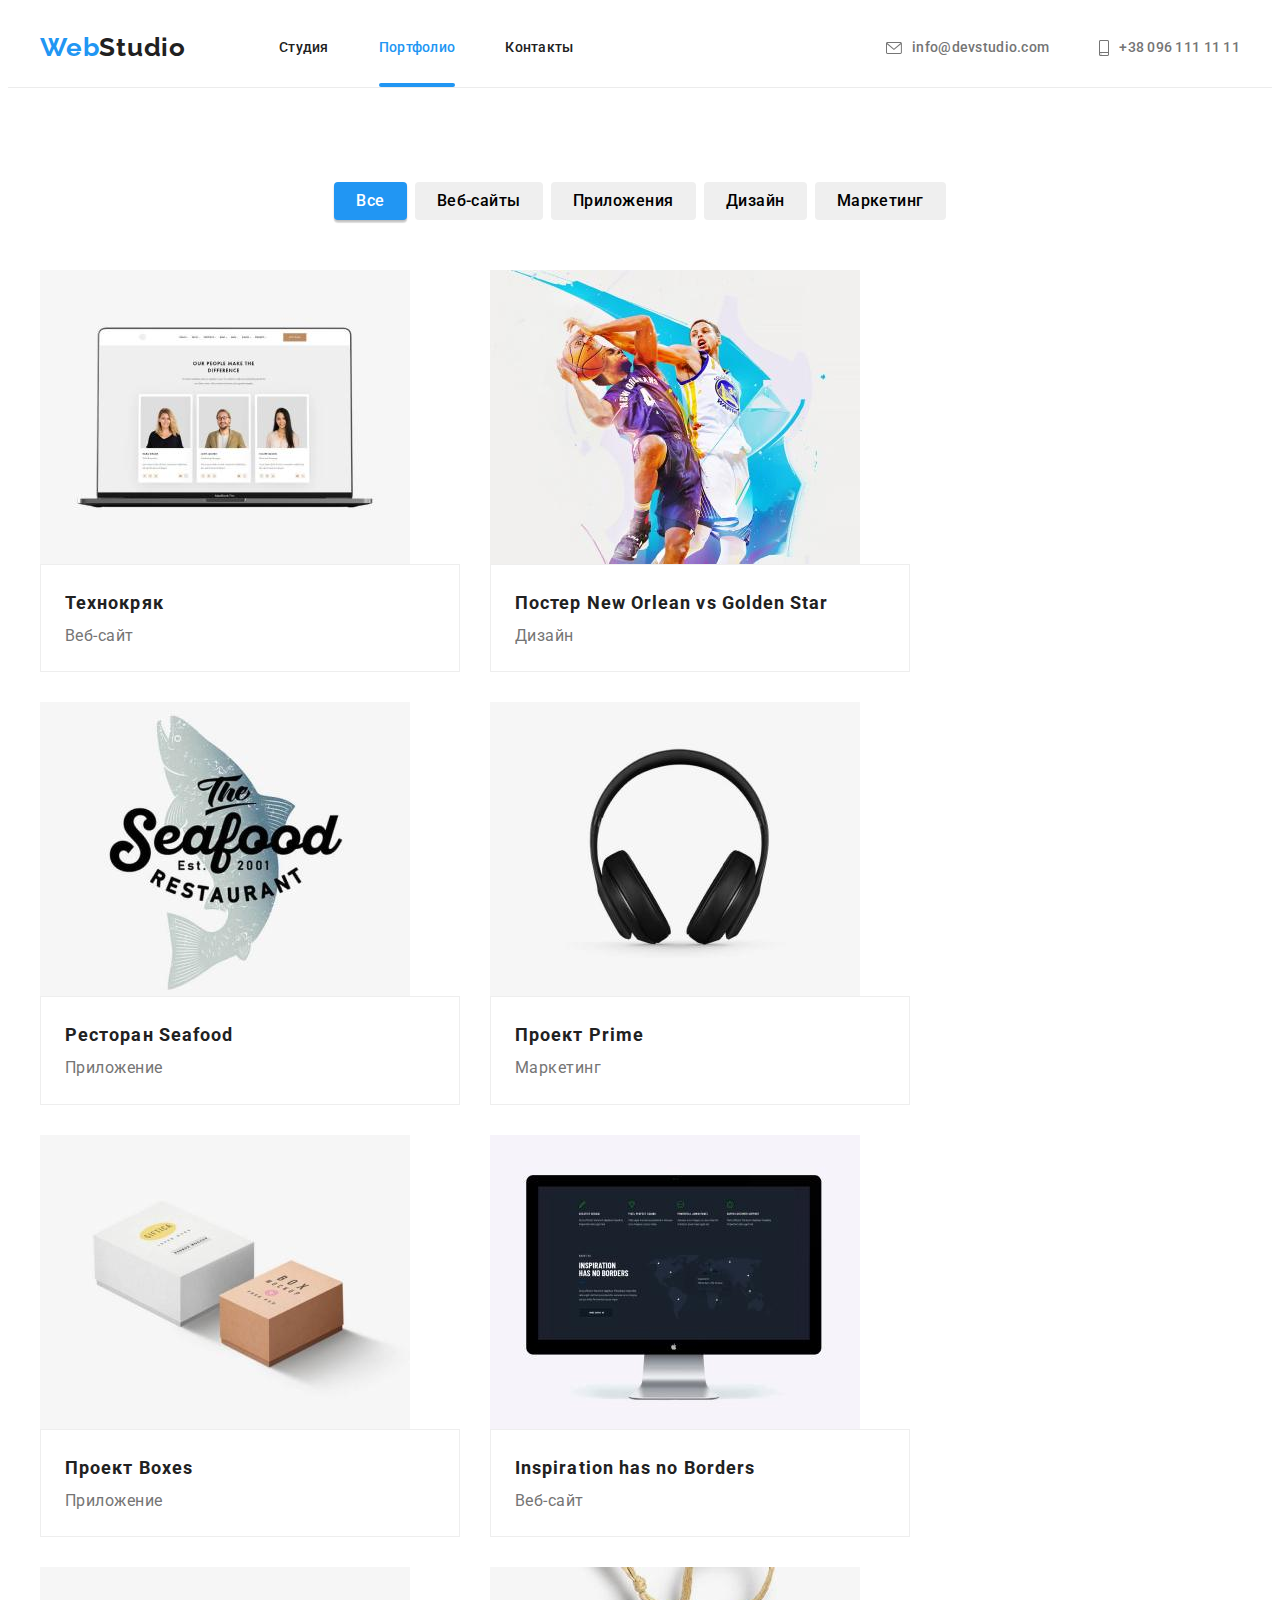
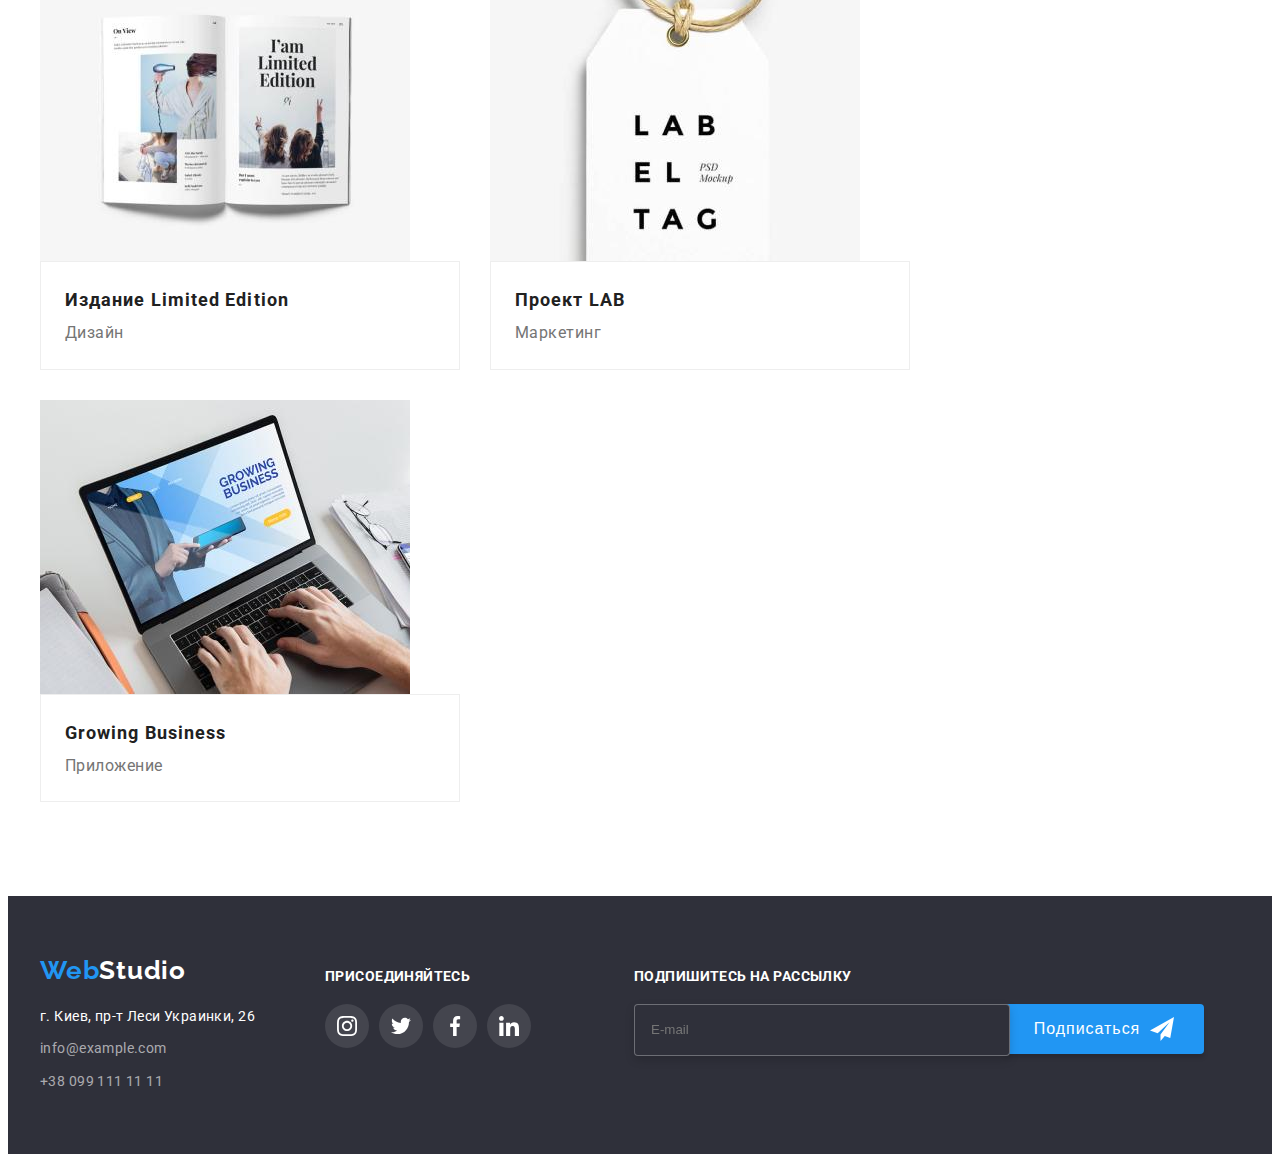
==== portfolio.html @ 6afbb3de "d" ====
<!DOCTYPE html>
<html lang="ru">
<head>
    <meta charset="UTF-8">
    <meta http-equiv="X-UA-Compatible" content="IE=edge">
    <meta name="viewport" content="width=device-width, initial-scale=1.0">
    <title>Document</title>
    <link rel="preconnect" href="https://fonts.googleapis.com">
    <link rel="preconnect" href="https://fonts.gstatic.com" crossorigin>
    <link href="https://fonts.googleapis.com/css2?family=Raleway:wght@700&family=Roboto:wght@400;500;700;900&display=swap"
        rel="stylesheet">
    <link rel="stylesheet" href="https://cdnjs.cloudflare.com/ajax/libs/modern-normalize/1.1.0/modern-normalize.min.css"
        integrity="sha512-wpPYUAdjBVSE4KJnH1VR1HeZfpl1ub8YT/NKx4PuQ5NmX2tKuGu6U/JRp5y+Y8XG2tV+wKQpNHVUX03MfMFn9Q=="            crossorigin="anonymous" referrerpolicy="no-referrer" />
    <link rel="stylesheet" href="https://cdnjs.cloudflare.com/ajax/libs/animate.css/4.1.1/animate.min.css" />
    <link rel="stylesheet" href="./css/styles.css">
</head>
<body>
    <header class="header">
        <div class="header__container container">
            <a href="./index.html" class="header__logo logo" lang="en">Web<span
                    class="header__logo--accent">Studio</span></a>
            <nav>
                <ul class="header__nav-list">
                    <li class="header__nav-items"><a class="header__nav-items" href="./index.html">Студия</a></li>
                    <li class="header__nav-items"><a class="header__nav-items header__nav-items--current" href="./portfolio.html">Портфолио</a></li>
                    <li class="header__nav-items"><a class="header__nav-items" href="">Контакты</a></li>
                </ul>
            </nav>
            <ul class="header__contacts-list">
                <li class="header__contacts-item"><a class="header__contacts-item header__contacts-item--icon-hover"
                        href="mailto:info@devstudio.com">
                        <svg class="header__contacts-item--icon" width="16" height="12">
                            <use href="./images/icons.svg#icon-mail"></use>
                        </svg>
                        info@devstudio.com</a></li>
                <li class="header__contacts-item"><a class="header__contacts-item header__contacts-item--icon-hover"
                        href="tel:+380961111111">
                        <svg class="header__contacts-item--icon" width="10" height="16">
                            <use href="./images/icons.svg#icon-phone"></use>
                        </svg>
                        +38 096 111 11 11</a></li>
            </ul>
        </div>
    </header>
    <main>
        <h1 hidden>Портфолио</h1>
        <section class="examples">
            <h2 hidden>Примеры работ</h2>
            <div class="container">
                <ul class="examples__btn-list">
                    <li class="examples__btn-item">
                        <button class="examples__btn examples__btn--current" type="button">Все</button>
                    </li>
                    <li class="examples__btn-item">
                        <button class="examples__btn" type="button">Веб-сайты</button>
                    </li>
                    <li class="examples__btn-item">
                        <button class="examples__btn" type="button">Приложения</button>
                    </li>
                    <li class="examples__btn-item">
                        <button class="examples__btn" type="button">Дизайн</button>
                    </li>
                    <li class="examples__btn-item">
                        <button class="examples__btn" type="button">Маркетинг</button>
                    </li>
                </ul>
                <ul class="examples__list">
                    <li class="examples__item">
                        <a href="">
                            <div class="examples__block">
                                <img src="./images/portfolio1.jpg" alt="Ноутбук с веб-сайтом" width="370">
                                <p class="examples__block-text">Технокряк это современная площадка распространения коронавируса. Компании используют эту платформу для цифрового
                                шпионажа и атак на защищённые сервера конкурентов.</p></div>
                            <div class="examples__box">
                                <h3 class="examples__title">Технокряк</h3>
                                <p class="examples__text">Веб-сайт</p>
                            </div>
                        </a>
                    </li>
                    <li class="examples__item">
                        <a href="">
                            <div class="examples__block">
                                <img src="./images/portfolio2.jpg" alt="Ноутбук с веб-сайтом" width="370">
                                <p class="examples__block-text">Технокряк это современная площадка распространения коронавируса. Компании используют
                                    эту платформу для цифрового
                                    шпионажа и атак на защищённые сервера конкурентов.</p>
                            </div>
                            <div class="examples__box">
                                <h3 class="examples__title">Постер New Orlean vs Golden Star</h3>
                                <p class="examples__text">Дизайн</p>
                            </div>
                            </a>
                    </li>
                    <li class="examples__item">
                        <a href="">
                            <div class="examples__block">
                                <img src="./images/portfolio3.jpg" alt="Ноутбук с веб-сайтом" width="370">
                                <p class="examples__block-text">Технокряк это современная площадка распространения коронавируса. Компании используют
                                    эту платформу для цифрового
                                    шпионажа и атак на защищённые сервера конкурентов.</p>
                            </div>
                            <div class="examples__box">
                                <h3 class="examples__title">Ресторан Seafood</h3>
                                <p class="examples__text">Приложение</p>
                            </div>
                        </a>
                    </li>
                    <li class="examples__item">
                        <a href="">
                            <div class="examples__block">
                                <img src="./images/portfolio4.jpg" alt="Ноутбук с веб-сайтом" width="370">
                                <p class="examples__block-text">Технокряк это современная площадка распространения коронавируса. Компании используют
                                    эту платформу для цифрового
                                    шпионажа и атак на защищённые сервера конкурентов.</p>
                            </div>
                            <div class="examples__box">
                                <h3 class="examples__title">Проект Prime</h3>
                                <p class="examples__text">Маркетинг</p>
                            </div>    
                        </a>
                    </li>
                    <li class="examples__item">
                        <a href="">
                            <div class="examples__block">
                                <img src="./images/portfolio5.jpg" alt="Ноутбук с веб-сайтом" width="370">
                                <p class="examples__block-text">Технокряк это современная площадка распространения коронавируса. Компании используют
                                    эту платформу для цифрового
                                    шпионажа и атак на защищённые сервера конкурентов.</p>
                            </div>
                            <div class="examples__box">
                                <h3 class="examples__title">Проект Boxes</h3>
                                <p class="examples__text">Приложение</p>
                            </div>    
                        </a>
                    </li>
                    <li class="examples__item">
                        <a href="">
                            <div class="examples__block">
                                <img src="./images/portfolio6.jpg" alt="Ноутбук с веб-сайтом" width="370">
                                <p class="examples__block-text">Технокряк это современная площадка распространения коронавируса. Компании используют
                                    эту платформу для цифрового
                                    шпионажа и атак на защищённые сервера конкурентов.</p>
                            </div>
                            <div class="examples__box">
                                <h3 class="examples__title">Inspiration has no Borders</h3>
                                <p class="examples__text">Веб-сайт</p>
                            </div>    
                        </a>
                    </li>
                    <li class="examples__item">
                        <a href="">
                            <div class="examples__block">
                                <img src="./images/portfolio7.jpg" alt="Ноутбук с веб-сайтом" width="370">
                                <p class="examples__block-text">Технокряк это современная площадка распространения коронавируса. Компании используют
                                    эту платформу для цифрового
                                    шпионажа и атак на защищённые сервера конкурентов.</p>
                            </div>
                            <div class="examples__box">
                                <h3 class="examples__title">Издание Limited Edition</h3>
                                <p class="examples__text">Дизайн</p>
                            </div>    
                            </a>
                    </li>
                    <li class="examples__item">
                        <a href="">
                            <div class="examples__block">
                                <img src="./images/portfolio8.jpg" alt="Ноутбук с веб-сайтом" width="370">
                                <p class="examples__block-text">Технокряк это современная площадка распространения коронавируса. Компании используют
                                    эту платформу для цифрового
                                    шпионажа и атак на защищённые сервера конкурентов.</p>
                            </div>
                            <div class="examples__box">
                                <h3 class="examples__title">Проект LAB</h3>
                                <p class="examples__text">Маркетинг</p>
                            </div>    
                        </a>
                    </li>
                    <li class="examples__item">
                        <a href="">
                            <div class="examples__block">
                                <img src="./images/portfolio9.jpg" alt="Ноутбук с веб-сайтом" width="370">
                                <p class="examples__block-text">Технокряк это современная площадка распространения коронавируса. Компании используют
                                    эту платформу для цифрового
                                    шпионажа и атак на защищённые сервера конкурентов.</p>
                            </div>
                            <div class="examples__box">
                                <h3 class="examples__title">Growing Business</h3>
                                <p class="examples__text">Приложение</p>
                            </div>    
                        </a>
                    </li>
                </ul>
            </div>
        </section>
    </main>
    <footer class="footer">
        <div class="container footer__container">
            <address class="footer__address">
                <a class="logo footer__logo" href="./index.html" lang="en">Web<span
                        class="footer__logo--accent">Studio</span></a>
                <ul class="footer__address-list">
                    <li class="footer__address-item"><a class="footer__nav-address" href="">г. Киев, пр-т Леси Украинки,
                            26</a></li>
                    <li class="footer__address-item"><a class="footer__nav-telm"
                            href="mailto:info@example.com">info@example.com</a></li>
                    <li class="footer__address-item"><a class="footer__nav-telm" href="tel:+380991111111">+38 099 111 11
                            11</a></li>
                </ul>
            </address>
            <address class="footer__invite">
                <h2 class="footer__invite-title">присоединяйтесь</h2>
                <ul class="footer__invite-list">
                    <li>
                        <a class="footer__invite-item" href="">
                            <svg class="footer__invite-icon" width="20" height="20">
                                <use href="./images/icons.svg#icon-instagram"></use>
                            </svg>
                        </a>
                    </li>
                    <li>
                        <a class="footer__invite-item" href="">
                            <svg class="footer__invite-icon" width="20" height="20">
                                <use href="./images/icons.svg#icon-twitter"></use>
                            </svg>
                        </a>
                    </li>
                    <li>
                        <a class="footer__invite-item" href="">
                            <svg class="footer__invite-icon" width="20" height="20">
                                <use href="./images/icons.svg#icon-facebook"></use>
                            </svg>
                        </a>
                    </li>
                    <li>
                        <a class="footer__invite-item" href="">
                            <svg class="footer__invite-icon" width="20" height="20">
                                <use href="./images/icons.svg#icon-linkedin"></use>
                            </svg>
                        </a>
                    </li>
                </ul>
            </address>
            <div>
                <h2 class="footer__subscribe-title">Подпишитесь на рассылку</h2>
                <form action="" class="footer__subscribe-form">
                    <label>
                        <input type="email" name="email" class="footer__subscribe-input" placeholder="E-mail">
                    </label>
                    <button type="submit" class="footer__subscribe-btn">Подписаться
                        <svg class="footer__subscribe-icon" width="24" height="24">
                            <use href="./images/icons.svg#icon-send"></use>
                        </svg>
                    </button>
                </form>
            </div>
        </div>
    </footer>
</body>
</html>
---- css/styles.css ----
:root {
  --background-main: #e5e5e5;
  --main-text: #757575;
  --secondary-text: #212121;
  --active-text: #2196f3;
  --white-color: #ffffff;
  --secondary-background: #2f303a;
  --third-bg-color: #f5f4fa;
}

body {
  background-color: var(--white-color);
  color: var(--main-text);
  font-family: Roboto, sans-serif;
}

h1,
h2,
h3,
h4,
h5,
h6 {
  color: var(--secondary-text);

  margin: 0;
}

input {
  padding: 0;
  margin: 0;
}

ul {
  margin: 0;
  padding-left: 0;
}

img {
  display: block;
}

a {
  text-decoration: none;
}

a:focus,
a:hover {
  color: var(--active-text);
}

li {
  list-style-type: none;
}

button {
  border: none;
}

p {
  font-weight: normal;
  font-size: 14px;
  line-height: 1.7;
  letter-spacing: 0.03em;

  margin: 0;
}

.container {
  width: 1200px;
  margin: 0 auto;
  padding-left: 15px;
  padding-right: 15px;
}

.header {
  background-color: var(--white-color);

  border-bottom: 1px solid #ececec;
}

.header__container {
  display: flex;
  align-items: center;
}

.header__logo {
  display: flex;
  margin-right: 93px;
}

.logo {
  color: var(--active-text);
  font-family: Raleway;
  font-weight: 700;
  font-size: 26px;
  line-height: 1.1;
  letter-spacing: 0.03em;
}

.header__logo--accent {
  color: var(--secondary-text);
}

.header__nav-list {
  display: flex;
}

.header__nav-list .header__nav-items:not(:last-child) {
  margin-right: 50px;
}

.header__nav-items {
  color: var(--secondary-text);
  font-weight: 500;
  font-size: 14px;
  line-height: 1.1;
  letter-spacing: 0.02em;
  padding-top: 32px;
  padding-bottom: 32px;
  transition: color 250ms cubic-bezier(0.4, 0, 0.2, 1);
}

.header__nav-items:hover,
.header__nav-items:focus {
  color: var(--active-text);
}

.header__nav-items--current {
  color: var(--active-text);
  position: relative;
}

.header__nav-items--current::after {
  content: "";
  width: 100%;
  height: 4px;
  position: absolute;
  border-radius: 2px;
  background-color: var(--active-text);
  bottom: 0;
  left: 0;
}

.header__contacts-item {
  color: var(--main-text);
  font-weight: 500;
  font-size: 14px;
  line-height: 1.1;
  letter-spacing: 0.02em;

  display: flex;
  align-items: center;

  transition: color 250ms cubic-bezier(0.4, 0, 0.2, 1);
}

.header__contacts-list {
  display: flex;
  margin-left: auto;
}

.header__contacts-list .header__contacts-item:not(:last-child) {
  margin-right: 50px;
}

.header__contacts-item--icon {
  fill: var(--main-text);
  margin-right: 10px;
  transition: fill 250ms cubic-bezier(0.4, 0, 0.2, 1);
}

.header__contacts-item--icon-hover:focus .header__contacts-item--icon,
.header__contacts-item--icon-hover:hover .header__contacts-item--icon {
  fill: var(--active-text);
}

.hero {
  background: rgba(89, 96, 173, 0.4);

  padding-top: 200px;
  padding-bottom: 200px;

  background-image: linear-gradient(
      to right,
      rgba(47, 48, 58, 0.4),
      rgba(47, 48, 58, 0.4)
    ),
    url(../images/hero-bg.jpg);
  background-repeat: no-repeat;
  background-position: center;
  background-size: cover;
  max-width: 1600px;
  margin: 0 auto;
}

.hero__title {
  color: var(--white-color);
  font-weight: 900;
  font-size: 44px;
  line-height: 1.4;
  text-align: center;
  letter-spacing: 0.06em;
  text-transform: uppercase;

  width: 696px;
  margin: 0 auto;
  margin-bottom: 40px;
}

.btn {
  background-color: var(--active-text);
  font-family: Roboto, sans-serif;
  color: var(--white-color);
  border: none;
  font-size: 16px;
  line-height: 1.9;
  border-radius: 4px;
  text-align: center;
  cursor: pointer;

  padding: 10px 32px;
  width: 200px;
}

.hero__btn {
  display: block;
  margin: 0 auto;
}

.feature {
  padding-top: 94px;
  padding-bottom: 94px;
}

.feature__list .feature__item:not(:last-child) {
  margin-right: 30px;
}

.feature__list {
  display: flex;
}

.feature__icon {
  width: 270px;
  height: 120px;
  margin-bottom: 30px;
  background: #f5f4fa;
  border-radius: 4px;
  display: flex;
  justify-content: center;
  align-items: center;
}

.feature__title {
  font-weight: 700;
  font-size: 14px;
  line-height: 1.1;
  letter-spacing: 0.03em;
  text-transform: uppercase;

  margin-bottom: 10px;
}

.feature__text {
  width: 270px;
}

.images-section {
  margin-bottom: 94px;
}

.images-section__title {
  font-weight: 700;
  font-size: 36px;
  line-height: 1.2;
  text-align: center;
  letter-spacing: 0.03em;

  margin-bottom: 50px;
}

.images-section__list {
  display: flex;
}

.images-section__items {
  width: 370px;
  margin-right: 30px;
  position: relative;
}

.images-section__text-block {
  display: flex;
  justify-content: center;
  align-items: center;
  width: 370px;
  height: 70px;
  background: rgba(47, 48, 58, 0.8);
  position: absolute;
  bottom: 0;
  left: 0;
}

.images-section__text {
  font-size: 14px;
  line-height: 16px;
  text-align: center;
  letter-spacing: 0.03em;
  text-transform: uppercase;
  color: var(--white-color);
}

.team {
  background-color: var(--third-bg-color);
  padding-bottom: 94px;
  padding-top: 94px;
}

.team__title {
  font-weight: 700;
  font-size: 36px;
  line-height: 1.2;
  text-align: center;
  letter-spacing: 0.03em;

  margin-bottom: 50px;
}

.team__list {
  display: flex;
}

.team__list .team__item:not(:last-child) {
  margin-right: 30px;
}

.team__item {
  display: block;
  box-shadow: 0px 1px 3px rgba(0, 0, 0, 0.12), 0px 1px 1px rgba(0, 0, 0, 0.14),
    0px 2px 1px rgba(0, 0, 0, 0.2);
  border-radius: 0px 0px 4px 4px;
  padding-bottom: 30px;
  background-color: var(--white-color);
}

.team__item > img {
  margin-bottom: 30px;
}

.team__names {
  font-weight: 500;
  font-size: 16px;
  line-height: 1.2;
  text-align: center;
  letter-spacing: 0.03em;

  display: block;
  margin-bottom: 10px;
}

.team__profession {
  font-size: 16px;
  line-height: 1.2;
  text-align: center;
  letter-spacing: 0.03em;

  display: block;
  margin-bottom: 16px;
}

.team__link-list {
  display: flex;
  align-items: center;
  justify-content: center;
}

.team__link-item {
  display: flex;
  width: 44px;
  height: 44px;
  border-radius: 50%;
  align-items: center;
  justify-content: center;
  margin-right: 10px;
  transition: background 250ms cubic-bezier(0.4, 0, 0.2, 1);
}

.team__link-item:hover,
.team__link-item:focus {
  background: var(--active-text);
}

.team__link-item:hover .team__link-icon,
.team__link-item:focus .team__link-icon {
  fill: var(--white-color);
}

.team__link-icon {
  fill: #afb1b8;
  transition: fill 250ms cubic-bezier(0.4, 0, 0.2, 1);
}

.client {
  padding-bottom: 94px;
  padding-top: 94px;
}

.client__title {
  font-weight: 700;
  font-size: 36px;
  line-height: 1.2;
  text-align: center;
  letter-spacing: 0.03em;

  margin-bottom: 50px;
}

.client__list {
  display: flex;
  justify-content: space-between;
}

.client__btn {
  display: block;
  width: 170px;
  height: 92px;
  padding: 16px 32px;
  background-color: var(--white-color);
  border: 1px solid #afb1b8;
  border-radius: 4px;
  cursor: pointer;
  transition: border-color 250ms cubic-bezier(0.4, 0, 0.2, 1);
}

.client__btn:hover,
.client__btn:focus {
  border-color: var(--active-text);
}

.client__logo {
  fill: #afb1b8;
  transition: fill 250ms cubic-bezier(0.4, 0, 0.2, 1);
}

.client__btn:hover .client__logo,
.client__btn:focus .client__logo {
  fill: var(--active-text);
}

.footer {
  background-color: var(--secondary-background);

  padding-top: 60px;
  padding-bottom: 60px;
}

.footer__container {
  display: flex;
}

.footer__address {
  display: block;
  max-width: 231px;
  margin-right: 70px;
}

.footer__address-item {
  display: block;
}

.footer__address .footer__address-item:not(:last-child) {
  margin-bottom: 9px;
}

.footer__nav-address {
  color: var(--white-color);
  transition: color 250ms cubic-bezier(0.4, 0, 0.2, 1);
}

.footer__nav-telm {
  color: rgba(255, 255, 255, 0.6);
  transition: color 250ms cubic-bezier(0.4, 0, 0.2, 1);
}

.footer__logo {
  font-style: normal;
  cursor: default;
  display: inline-block;
  margin-bottom: 20px;
}

.footer__logo--accent {
  color: var(--white-color);
}

.footer__address-list {
  font-style: normal;
  font-size: 14px;
  line-height: 1.7;
  letter-spacing: 0.03em;
}

.footer__invite {
  margin-right: 93px;
}

.footer__invite-title {
  font-style: normal;
  font-size: 14px;
  line-height: 16px;
  letter-spacing: 0.03em;
  text-transform: uppercase;
  color: var(--white-color);
  margin-bottom: 20px;
  margin-top: 12px;
  cursor: default;
}

.footer__invite-list {
  display: flex;
}

.footer__invite-item {
  display: flex;
  width: 44px;
  height: 44px;
  border-radius: 50%;
  align-items: center;
  justify-content: center;
  margin-right: 10px;
  background: rgba(255, 255, 255, 0.1);
  transition: background 250ms cubic-bezier(0.4, 0, 0.2, 1);
}

.footer__invite-item:hover,
.footer__invite-item:focus {
  background: var(--active-text);
}

.footer__invite-icon {
  fill: var(--white-color);
  transition: fill 250ms cubic-bezier(0.4, 0, 0.2, 1);
}

.footer__invite-item:hover .footer__invite-icon,
.footer__invite-item:focus .footer__invite-icon {
  fill: var(--white-color);
}

.footer__subscribe-title {
  font-size: 14px;
  line-height: 16px;
  letter-spacing: 0.03em;
  text-transform: uppercase;
  margin-top: 12px;
  margin-bottom: 20px;

  color: var(--white-color);
}

.footer__subscribe-form {
  position: relative;
}

.footer__subscribe-input {
  width: 358px;
  height: 50px;
  border: 1px solid rgba(255, 255, 255, 0.3);
  filter: drop-shadow(0px 4px 4px rgba(0, 0, 0, 0.15));
  border-radius: 4px;
  padding-left: 16px;
  background-color: var(--secondary-background);
  margin-right: 12px;
  position: absolute;
  top: 0;
  left: 0;
  outline: none;
  color: var(--white-color);
}

.footer__subscribe-input:focus {
  border-color: var(--secondary-background);
}

.footer__subscribe-btn {
  width: 200px;
  height: 50px;
  background: var(--active-text);
  box-shadow: 0px 4px 4px rgba(0, 0, 0, 0.15);
  border-radius: 4px;
  margin-left: 370px;
  display: flex;
  justify-content: center;
  align-items: center;
  font-size: 16px;
  line-height: 30px;
  letter-spacing: 0.06em;
  color: var(--white-color);
}

.footer__subscribe-icon {
  margin-left: 10px;
}

.backdrop {
  width: 100vw;
  height: 100vh;
  background-color: rgba(0, 0, 0, 0.2);
  position: fixed;
  top: 0;
  left: 0;
  display: flex;
  justify-content: center;
  align-items: center;
}

.is-hidden {
  opacity: 0;
  visibility: hidden;
  pointer-events: none;
}

.modal {
  width: 528px;
  height: 581px;
  background-color: var(--white-color);
  box-shadow: 0px 1px 3px rgba(0, 0, 0, 0.12), 0px 1px 1px rgba(0, 0, 0, 0.14),
    0px 2px 1px rgba(0, 0, 0, 0.2);
  border-radius: 4px;
  padding: 40px;
  position: relative;
}

.modal__close-btn {
  width: 30px;
  height: 30px;
  background-color: var(--white-color);
  border: 1px solid rgba(0, 0, 0, 0.1);
  border-radius: 50%;
  display: flex;
  justify-content: center;
  align-items: center;
  cursor: pointer;
  position: absolute;
  right: 8px;
  top: 8px;
  transition: fill 250ms cubic-bezier(0.4, 0, 0.2, 1);
}

.modal__close-btn:hover,
.modal__close-btn:focus {
  fill: var(--active-text);
}

.modal__title {
  font-size: 20px;
  line-height: 23px;
  text-align: center;
  letter-spacing: 0.03em;
  margin-bottom: 12px;

  color: var(--secondary-text);
}

.modal__label {
  font-size: 12px;
  line-height: 14px;
  letter-spacing: 0.01em;
  display: block;
  height: 58px;
  position: relative;
  margin-bottom: 10px;

  color: var(--main-text);
}

.modal__input {
  width: 100%;
  height: 40px;
  border: 1px solid rgba(33, 33, 33, 0.2);
  border-radius: 4px;
  outline: none;
  margin-top: 4px;
  padding-left: 42px;
  transition: border-color 250ms cubic-bezier(0.4, 0, 0.2, 1);
}

.modal__input:hover {
  cursor: pointer;
}

.modal__input:focus {
  border: 1px solid #2196f3;
  border-radius: 4px;
}

.modal__input-icon {
  position: absolute;
  bottom: 11px;
  left: 12px;
  transition: fill 250ms cubic-bezier(0.4, 0, 0.2, 1);
}

.modal__input:focus + .modal__input-icon {
  fill: var(--active-text);
}

.modal__label-text {
  font-size: 12px;
  line-height: 14px;
  letter-spacing: 0.01em;
  display: block;
  margin-bottom: 20px;

  color: var(--main-text);
}

.modal__textarea {
  width: 100%;
  height: 120px;
  resize: none;
  border: 1px solid rgba(33, 33, 33, 0.2);
  border-radius: 4px;
  margin-top: 4px;
  padding: 12px;
  outline: none;
}

.modal__textarea:focus {
  border: 1px solid #2196f3;
  border-radius: 4px;
}

.modal__property {
  display: flex;
  align-items: center;
  justify-content: right;
  margin-right: 11px;
  font-size: 14px;
  line-height: 24px;
  letter-spacing: 0.03em;
  color: var(--main-text);
  position: relative;
  margin-bottom: 30px;
  user-select: none;
}

.modal__property-link {
  color: var(--active-text);
  text-decoration: underline;
  display: block;
  margin-left: 5px;
}

.modal__input-checkbox {
  -webkit-appearance: none;
}

.modal__checkbox {
  width: 15px;
  height: 15px;
  border: 2px solid black;
  position: absolute;
  top: 50%;
  left: 14px;
  transform: translateY(-50%);
  display: flex;
  justify-content: center;
  align-items: center;
}

.modal__input-checkbox:checked + .modal__checkbox {
  background-color: var(--active-text);
  border: none;
}

.modal__checkbox-icon {
  display: block;
  justify-content: center;
  align-items: center;
}

.modal__btn {
  width: 200px;
  height: 50px;
  display: flex;
  justify-content: center;
  align-items: center;
  margin: 0 auto;
  background-color: var(--active-text);
  box-shadow: 0px 4px 4px rgba(0, 0, 0, 0.15);
  border-radius: 4px;
  font-size: 16px;
  line-height: 30px;
  letter-spacing: 0.06em;
  color: var(--white-color);
  cursor: pointer;
}

.examples {
  padding-top: 94px;
  padding-bottom: 94px;
}

.examples__btn-list {
  display: flex;
  justify-content: center;
  margin-bottom: 50px;
}

.examples__btn-list .examples__btn-item:not(:last-child) {
  margin-right: 8px;
}

.examples__btn {
  font-family: Roboto;
  font-weight: 500;
  font-size: 16px;
  line-height: 1.6;
  text-align: center;
  letter-spacing: 0.03em;

  padding: 6px 22px;
  border-radius: 4px;

  transition: background-color 250ms cubic-bezier(0.4, 0, 0.2, 1),
    color 250ms cubic-bezier(0.4, 0, 0.2, 1),
    box-shadow 250ms cubic-bezier(0.4, 0, 0.2, 1);
}

.examples__btn:hover,
.examples__btn:focus {
  color: var(--white-color);
  background-color: var(--active-text);
  cursor: pointer;
  box-shadow: 0px 3px 1px rgba(0, 0, 0, 0.1), 0px 1px 2px rgba(0, 0, 0, 0.08),
    0px 2px 2px rgba(0, 0, 0, 0.12);
}

.examples__btn--current {
  color: var(--white-color);
  background-color: var(--active-text);
  box-shadow: 0px 3px 1px rgba(0, 0, 0, 0.1), 0px 1px 2px rgba(0, 0, 0, 0.08),
    0px 2px 2px rgba(0, 0, 0, 0.12);
}

.examples__list {
  display: flex;
  flex-wrap: wrap;
  margin-left: -30px;
  margin-top: -30px;
}

.examples__item {
  width: calc((100% - 90) / 3);
  margin-left: 30px;
  margin-top: 30px;
  transition: box-shadow 250ms cubic-bezier(0.4, 0, 0.2, 1);
}

.examples__item:focus,
.examples__item:hover {
  box-shadow: 0px 1px 1px rgba(0, 0, 0, 0.12), 0px 4px 4px rgba(0, 0, 0, 0.06),
    1px 4px 6px rgba(0, 0, 0, 0.16);
}

.examples__item:hover .examples__block-text {
  transform: translateY(0);
}

.examples__block {
  position: relative;
  overflow: hidden;
}

.examples__block-text {
  background: rgba(33, 150, 243, 0.9);
  width: 100%;
  height: 100%;
  font-size: 18px;
  line-height: 28px;
  letter-spacing: 0.03em;
  color: var(--white-color);
  position: absolute;
  top: 0;
  left: 0;
  padding: 63px 24px;
  transform: translateY(100%);
  transition: transform 250ms cubic-bezier(0.4, 0, 0.2, 1);
}

.examples__box {
  display: block;
  width: 370px;
  padding: 20px 24px;
  border: 1px solid #eeeeee;
}

.examples__title {
  font-weight: 700;
  font-size: 18px;
  line-height: 2;
  letter-spacing: 0.06em;

  display: block;
  width: 322px;
}

.examples__text {
  color: var(--main-text);
  font-size: 16px;
  line-height: 1.9;
  letter-spacing: 0.03em;

  display: block;
  width: 322px;
}
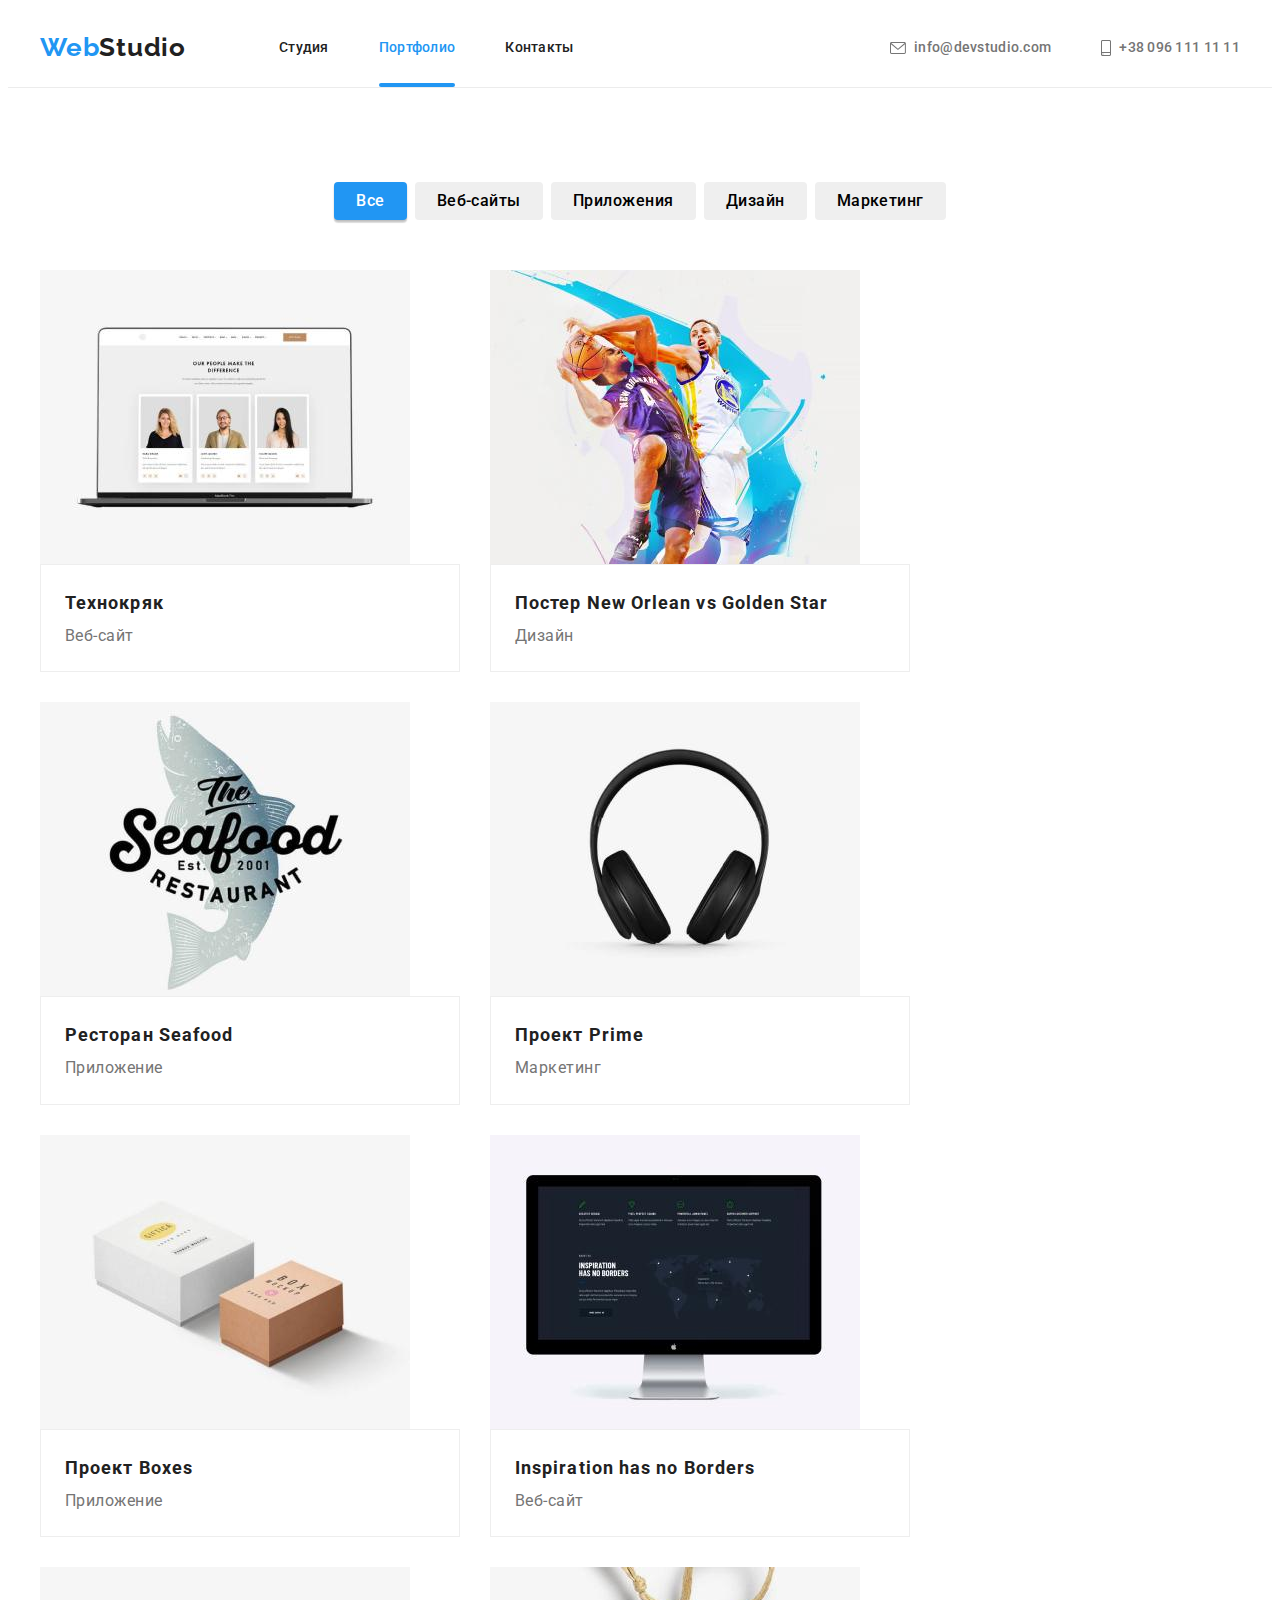
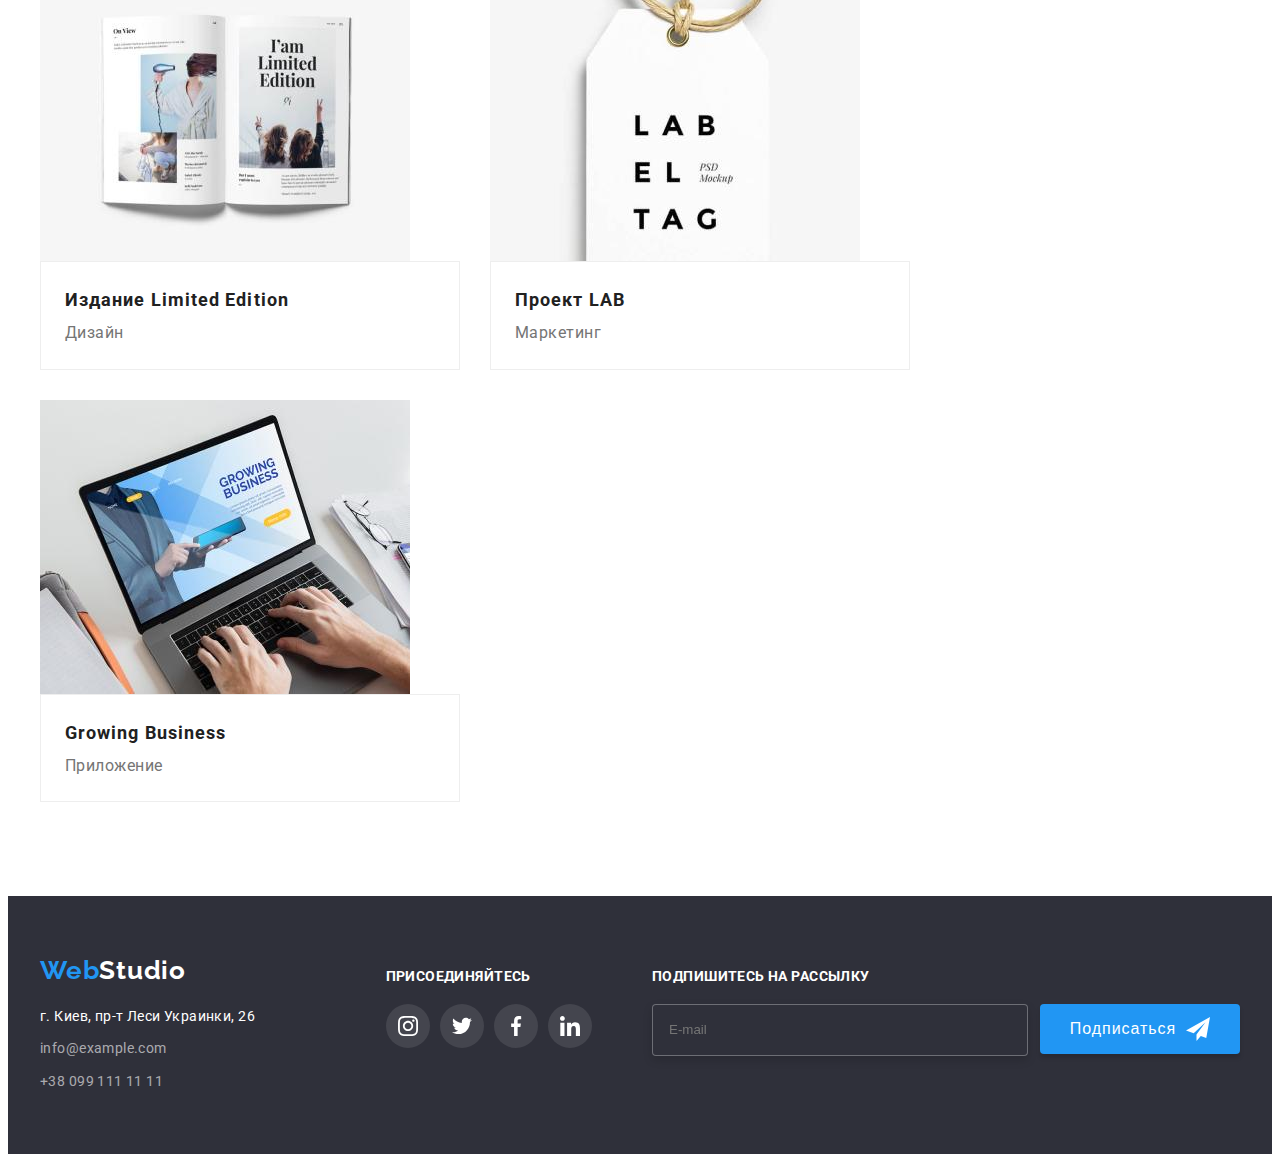
==== commit 1bebd64f: "update" ====
--- a/portfolio.html
+++ b/portfolio.html
@@ -12,17 +12,21 @@
     <link rel="stylesheet" href="https://cdnjs.cloudflare.com/ajax/libs/modern-normalize/1.1.0/modern-normalize.min.css"
         integrity="sha512-wpPYUAdjBVSE4KJnH1VR1HeZfpl1ub8YT/NKx4PuQ5NmX2tKuGu6U/JRp5y+Y8XG2tV+wKQpNHVUX03MfMFn9Q=="            crossorigin="anonymous" referrerpolicy="no-referrer" />
     <link rel="stylesheet" href="https://cdnjs.cloudflare.com/ajax/libs/animate.css/4.1.1/animate.min.css" />
-    <link rel="stylesheet" href="./css/styles.css">
+    <link rel="stylesheet" href="./css/main.min.css">
 </head>
 <body>
     <header class="header">
         <div class="header__container container">
             <a href="./index.html" class="header__logo logo" lang="en">Web<span
                     class="header__logo--accent">Studio</span></a>
+            <button class="mob-menu__btn-open"><svg width='24' height='16'>
+                    <use href='./images/icons.svg#icon-mob-menu-open'></use>
+                </svg></button>
             <nav>
                 <ul class="header__nav-list">
-                    <li class="header__nav-items"><a class="header__nav-items" href="./index.html">Студия</a></li>
-                    <li class="header__nav-items"><a class="header__nav-items header__nav-items--current" href="./portfolio.html">Портфолио</a></li>
+                    <li class="header__nav-items"><a class="header__nav-items"
+                            href="./index.html">Студия</a></li>
+                    <li class="header__nav-items"><a class="header__nav-items  header__nav-items--current" href="./portfolio.html">Портфолио</a></li>
                     <li class="header__nav-items"><a class="header__nav-items" href="">Контакты</a></li>
                 </ul>
             </nav>
@@ -41,6 +45,36 @@
                         +38 096 111 11 11</a></li>
             </ul>
         </div>
+        <div class="mob-menu is-hidden">
+            <button class="mob-menu__btn-close">
+                <svg width='18' height='18'>
+                    <use href='./images/icons.svg#icon-mob-menu-close'></use>
+                </svg>
+            </button>
+            <div class="mob-menu__content">
+                <ul class="mob-menu__list">
+                    <li class="mob-menu__item"><a class="mob-menu__item" href="./index.html">Студия</a></li>
+                    <li class="mob-menu__item"><a class="mob-menu__item" href="./portfolio.html">Портфолио</a></li>
+                    <li class="mob-menu__item"><a class="mob-menu__item" href="">Контакты</a></li>
+                </ul>
+                <div class="mob-menu__contacts">
+                    <ul class="mob-menu__contacts-list">
+                        <li class="mob-menu__contacts-item--tel"><a class="mob-menu__contacts-item--tel"
+                                href="mailto:info@devstudio.com">+38 096 111 11 11</a></li>
+                        <li class="mob-menu__contacts-item--mail">info@devstudio.com</li>
+                    </ul>
+                    <ul class="mob-menu__social-list">
+                        <li class="mob-menu__social-item"><a class="mob-menu__social-item" href="">Instagram</a><span
+                                class="mob-menu__social-item--decoration"></span></li>
+                        <li class="mob-menu__social-item"><a class="mob-menu__social-item" href="">Twitter</a><span
+                                class="mob-menu__social-item--decoration"></span></li>
+                        <li class="mob-menu__social-item"><a class="mob-menu__social-item" href="">Facebook</a><span
+                                class="mob-menu__social-item--decoration"></span></li>
+                        <li class="mob-menu__social-item"><a class="mob-menu__social-item" href="">LinkedIn</a></li>
+                    </ul>
+                </div>
+            </div>
+        </div>
     </header>
     <main>
         <h1 hidden>Портфолио</h1>
@@ -255,5 +289,6 @@
             </div>
         </div>
     </footer>
+    <script src="./js/menu.js"></script>
 </body>
 </html>--- a/css/main.min.css
+++ b/css/main.min.css
@@ -0,0 +1,2 @@
+:root{--background-main: #e5e5e5;--main-text: #757575;--secondary-text: #212121;--active-text: #2196f3;--white-color: #ffffff;--secondary-background: #2f303a;--third-bg-color: #f5f4fa}body{background-color:var(--white-color);color:var(--main-text);font-family:Roboto, sans-serif}h1,h2,h3,h4,h5,h6{color:var(--secondary-text);margin:0}input{padding:0;margin:0}ul{margin:0;padding-left:0}img{display:block}a{text-decoration:none}a:focus,a:hover{color:var(--active-text)}li{list-style-type:none}button{border:none}p{font-weight:normal;font-size:14px;line-height:1.7;letter-spacing:0.03em;margin:0}.container{width:100%;margin:0 auto;padding-left:15px;padding-right:15px}@media screen and (min-width: 480px){.container{width:480px}}@media screen and (min-width: 768px){.container{width:768px}}@media screen and (min-width: 1200px){.container{width:1200px}}.btn{background-color:var(--active-text);font-family:Roboto, sans-serif;color:var(--white-color);border:none;font-size:16px;line-height:1.9;border-radius:4px;text-align:center;cursor:pointer;padding:10px 32px;width:200px}.client{padding-top:60px;padding-bottom:60px}@media screen and (min-width: 1200px){.client{padding-top:94px;padding-bottom:94px}}.client__title{font-weight:700;font-size:28px;line-height:1.2;text-align:center;letter-spacing:0.03em;margin-bottom:30px}@media screen and (min-width: 1200px){.client__title{margin-bottom:50px}}.client__list{display:flex;flex-wrap:wrap;flex-basis:calc(100% / 2 - 90)}.client__item{transition:border-color 250ms cubic-bezier(0.4, 0, 0.2, 1);cursor:pointer;display:block;width:45%;background-color:var(--white-color);border:1px solid #afb1b8;border-radius:4px}.client__item:hover,.client__item:focus{border-color:var(--active-text)}.client__list .client__item:nth-child(2n){margin-left:6%}.client__list .client__item:nth-last-child(n+3){margin-bottom:30px}@media screen and (min-width: 768px){.client__item{width:226px;margin-right:30px}.client__list .client__item:nth-child(2n){margin-left:0}.client__list .client__item:nth-child(3n){margin-right:0}.client__list .client__item:nth-last-child(n+3){margin-bottom:0px}.client__list .client__item:nth-child(n+4){margin-top:30px}}@media screen and (min-width: 1200px){.client__item{width:170px}.client__list .client__item:nth-child(n+4){margin-top:0px}.client__list .client__item:nth-child(3){margin-right:30px}}.client__logo{display:block;fill:#afb1b8;transition:fill 250ms cubic-bezier(0.4, 0, 0.2, 1);margin:16px auto}.client__item:hover .client__logo,.client__item:focus .client__logo{fill:var(--active-text)}.examples{padding-top:94px;padding-bottom:94px}.examples__btn-list{display:flex;justify-content:center;margin-bottom:50px}.examples__btn-list .examples__btn-item:not(:last-child){margin-right:8px}.examples__btn{font-family:Roboto;font-weight:500;font-size:16px;line-height:1.6;text-align:center;letter-spacing:0.03em;padding:6px 22px;border-radius:4px;transition:background-color 250ms cubic-bezier(0.4, 0, 0.2, 1),color 250ms cubic-bezier(0.4, 0, 0.2, 1),box-shadow 250ms cubic-bezier(0.4, 0, 0.2, 1)}.examples__btn:hover,.examples__btn:focus{color:var(--white-color);background-color:var(--active-text);cursor:pointer;box-shadow:0px 3px 1px rgba(0,0,0,0.1),0px 1px 2px rgba(0,0,0,0.08),0px 2px 2px rgba(0,0,0,0.12)}.examples__btn--current{color:var(--white-color);background-color:var(--active-text);box-shadow:0px 3px 1px rgba(0,0,0,0.1),0px 1px 2px rgba(0,0,0,0.08),0px 2px 2px rgba(0,0,0,0.12)}.examples__list{display:flex;flex-wrap:wrap;margin-left:-30px;margin-top:-30px}.examples__item{width:calc((100% - 90) / 3);margin-left:30px;margin-top:30px;transition:box-shadow 250ms cubic-bezier(0.4, 0, 0.2, 1)}.examples__item:focus,.examples__item:hover{box-shadow:0px 1px 1px rgba(0,0,0,0.12),0px 4px 4px rgba(0,0,0,0.06),1px 4px 6px rgba(0,0,0,0.16)}.examples__block{position:relative;overflow:hidden}.examples__block-text{background:rgba(33,150,243,0.9);width:100%;height:100%;font-size:18px;line-height:28px;letter-spacing:0.03em;color:var(--white-color);position:absolute;top:0;left:0;padding:63px 24px;transform:translateY(100%);transition:transform 250ms cubic-bezier(0.4, 0, 0.2, 1)}.examples__item:hover .examples__block-text{transform:translateY(0)}.examples__box{display:block;width:370px;padding:20px 24px;border:1px solid #eeeeee}.examples__title{font-weight:700;font-size:18px;line-height:2;letter-spacing:0.06em;display:block;width:322px}.examples__text{color:var(--main-text);font-size:16px;line-height:1.9;letter-spacing:0.03em;display:block;width:322px}.feature{padding-top:60px;padding-bottom:60px}@media screen and (min-width: 1200px){.feature{padding-top:94px;padding-bottom:94px}}@media screen and (min-width: 768px){.feature__list{display:flex;flex-basis:calc(100% / 2 - 90);flex-wrap:wrap}.feature__list .feature__item:nth-child(2n){margin-left:30px}}@media screen and (min-width: 1200px){.feature__list .feature__item:nth-child(2n){margin-left:0px}.feature__list .feature__item:not(:last-child){margin-right:30px}}.feature__icon{width:100%;height:120px;margin-bottom:30px;background:#f5f4fa;border-radius:4px;display:flex;justify-content:center;align-items:center}@media screen and (min-width: 768px){.feature__icon{width:354px}}@media screen and (min-width: 1200px){.feature__icon{width:270px}}.feature__title{font-weight:700;font-size:14px;line-height:1.1;letter-spacing:0.03em;text-transform:uppercase;display:flex;align-items:center;justify-content:center;margin-bottom:10px}@media screen and (min-width: 768px){.feature__title{width:354px;justify-content:left}}@media screen and (min-width: 1200px){.feature__title{width:270px}}.feature__text{margin-bottom:30px}@media screen and (min-width: 768px){.feature__text{width:354px}}@media screen and (min-width: 1200px){.feature__text{width:270px}}.footer{background-color:var(--secondary-background);padding-top:60px;padding-bottom:60px}@media screen and (min-width: 1200px){.footer__container{display:flex;justify-content:space-between}}@media screen and (min-width: 768px){.footer__side{display:flex;justify-content:space-around}}@media screen and (min-width: 1200px){.footer__side{justify-content:space-between}}.footer__address{display:block}@media screen and (min-width: 1200px){.footer__address{margin-right:70px}}.footer__address-item{display:block;display:flex;justify-content:center}.footer__address .footer__address-item:not(:last-child){margin-bottom:9px}@media screen and (min-width: 1200px){.footer__address-item{justify-content:flex-start}}.footer__nav-address{color:var(--white-color);transition:color 250ms cubic-bezier(0.4, 0, 0.2, 1)}.footer__nav-telm{color:rgba(255,255,255,0.6);transition:color 250ms cubic-bezier(0.4, 0, 0.2, 1)}.footer__logo{width:100%;font-style:normal;cursor:default;display:inline-block;display:flex;justify-content:center;margin-bottom:20px}@media screen and (min-width: 1200px){.footer__logo{justify-content:flex-start}}.footer__logo--accent{color:var(--white-color)}.footer__address-list{font-style:normal;font-size:14px;line-height:1.7;letter-spacing:0.03em}.footer__invite-title{font-style:normal;font-size:14px;line-height:16px;letter-spacing:0.03em;text-transform:uppercase;color:var(--white-color);margin-bottom:20px;margin-top:60px;cursor:default;display:flex;justify-content:center}@media screen and (min-width: 768px){.footer__invite-title{margin-top:0}}@media screen and (min-width: 1200px){.footer__invite-title{justify-content:flex-start;margin-top:12px}}.footer__invite-list{display:flex;justify-content:center}.footer__invite-list li:not(:last-child){margin-right:10px}.footer__invite-item{display:flex;width:44px;height:44px;border-radius:50%;align-items:center;justify-content:center;background:rgba(255,255,255,0.1);transition:background 250ms cubic-bezier(0.4, 0, 0.2, 1)}.footer__invite-item:hover,.footer__invite-item:focus{background:var(--active-text)}.footer__invite-icon{fill:var(--white-color);transition:fill 250ms cubic-bezier(0.4, 0, 0.2, 1)}.footer__invite-item:hover .footer__invite-icon,.footer__invite-item:focus .footer__invite-icon{fill:var(--white-color)}.footer__subscribe-title{font-size:14px;line-height:16px;letter-spacing:0.03em;text-transform:uppercase;margin-bottom:20px;margin-top:60px;display:flex;justify-content:center;color:var(--white-color)}@media screen and (min-width: 1200px){.footer__subscribe-title{margin-top:12px;justify-content:flex-start}}.footer__subscribe-form{position:relative}@media screen and (min-width: 1200px){.footer__subscribe-form{display:flex}}.footer__subscribe-input{width:100%;max-width:450px;display:block;margin:0 auto;height:50px;border:1px solid rgba(255,255,255,0.3);filter:drop-shadow(0px 4px 4px rgba(0,0,0,0.15));border-radius:4px;padding-left:16px;background-color:var(--secondary-background);outline:none;color:var(--white-color);margin-bottom:20px}.footer__subscribe-input:focus{border-color:var(--secondary-background)}@media screen and (min-width: 1200px){.footer__subscribe-input{width:358px;margin-right:12px}}.footer__subscribe-btn{width:200px;height:50px;background:var(--active-text);box-shadow:0px 4px 4px rgba(0,0,0,0.15);border-radius:4px;display:flex;justify-content:center;align-items:center;font-size:16px;line-height:30px;letter-spacing:0.06em;color:var(--white-color);margin:0 auto}.footer__subscribe-icon{margin-left:10px}.header{background-color:var(--white-color);border-bottom:1px solid #ececec}.header__container{display:flex;align-items:center;justify-content:space-between}.header__logo{display:flex}@media screen and (max-width: 767px){.header__logo{padding-top:16px;padding-bottom:16px;padding-left:15px}}@media screen and (min-width: 1200px){.header__logo{margin-right:93px}}.header__logo--accent{color:var(--secondary-text)}.mob-menu__btn-open{width:40px;height:40px;background-color:var(--white-color);display:flex;align-items:center;justify-content:center;position:absolute;right:15px;top:10px}.mob-menu__btn-open:hover,.mob-menu__btn-open:focus{fill:var(--active-text)}@media screen and (min-width: 767px){.mob-menu__btn-open{display:none}}.header__nav-list{display:flex}@media screen and (max-width: 767px){.header__nav-list{display:none}}.header__nav-items{color:var(--secondary-text);font-weight:500;font-size:14px;line-height:1.1;letter-spacing:0.02em;padding-top:32px;padding-bottom:32px;transition:color 250ms cubic-bezier(0.4, 0, 0.2, 1)}.header__nav-list .header__nav-items:not(:last-child){margin-right:50px}.header__nav-items:hover,.header__nav-items:focus{color:var(--active-text)}.header__nav-items--current{color:var(--active-text);position:relative}.header__nav-items--current::after{content:"";width:100%;height:4px;position:absolute;border-radius:2px;background-color:var(--active-text);bottom:0;left:0}.header__contacts-item{color:var(--main-text);font-weight:500;font-size:12px;line-height:1.1;letter-spacing:0.02em;display:flex;align-items:center;transition:color 250ms cubic-bezier(0.4, 0, 0.2, 1)}@media screen and (min-width: 1200px){.header__contacts-list .header__contacts-item:not(:last-child){margin-right:50px}}@media screen and (max-width: 767px){.header__contacts-item{display:none}}.header__contacts-list .header__contacts-item:not(:last-child){margin-bottom:10px}@media screen and (min-width: 1200px){.header__contacts-item{font-size:14px}.header__contacts-list .header__contacts-item:not(:last-child){margin-bottom:0px}}@media screen and (min-width: 1200px){.header__contacts-list{display:flex;margin-left:auto}}.header__contacts-item--icon{fill:var(--main-text);margin-right:8px;transition:fill 250ms cubic-bezier(0.4, 0, 0.2, 1)}.header__contacts-item--icon-hover:focus .header__contacts-item--icon,.header__contacts-item--icon-hover:hover .header__contacts-item--icon{fill:var(--active-text)}.hero{background:rgba(89,96,173,0.4);padding-top:118px;padding-bottom:118px;background-image:linear-gradient(to right, rgba(47,48,58,0.4), rgba(47,48,58,0.4)),url(../images/hero-bg.jpg);background-repeat:no-repeat;background-position:center;background-size:cover;max-width:1600px;margin:0 auto}@media screen and (min-width: 1200px){.hero{padding-top:200px;padding-bottom:200px}}.hero__title{color:var(--white-color);font-weight:900;font-size:26px;line-height:1.4;text-align:center;letter-spacing:0.06em;text-transform:uppercase;margin:0 auto;margin-bottom:30px}@media screen and (min-width: 1200px){.hero__title{font-size:44px;margin-bottom:40px}}.hero__btn{display:block;margin:0 auto}.images-section{margin-bottom:94px}@media screen and (max-width: 1199px){.images-section{display:none}}.images-section__title{font-weight:700;font-size:36px;line-height:1.2;text-align:center;letter-spacing:0.03em;margin-bottom:50px}.images-section__list{display:flex}.images-section__items{width:370px;margin-right:30px;position:relative}.images-section__text-block{display:flex;justify-content:center;align-items:center;width:370px;height:70px;background:rgba(47,48,58,0.8);position:absolute;bottom:0;left:0}.images-section__text{font-size:14px;line-height:16px;text-align:center;letter-spacing:0.03em;text-transform:uppercase;color:var(--white-color)}.logo{color:var(--active-text);font-family:Raleway;font-weight:700;font-size:26px;line-height:1.1;letter-spacing:0.03em}.backdrop{width:100vw;height:100vh;background-color:rgba(0,0,0,0.2);position:fixed;top:0;left:0;display:flex;justify-content:center;align-items:center}.is-hidden{opacity:0;visibility:hidden;pointer-events:none}.modal{width:94%;max-width:450px;height:581px;background-color:var(--white-color);box-shadow:0px 1px 3px rgba(0,0,0,0.12),0px 1px 1px rgba(0,0,0,0.14),0px 2px 1px rgba(0,0,0,0.2);border-radius:4px;padding:40px;position:relative}@media screen and (min-width: 1200px){.modal{max-width:528px}}.modal__close-btn{width:30px;height:30px;background-color:var(--white-color);border:1px solid rgba(0,0,0,0.1);border-radius:50%;display:flex;justify-content:center;align-items:center;cursor:pointer;position:absolute;right:8px;top:8px;transition:fill 250ms cubic-bezier(0.4, 0, 0.2, 1)}.modal__close-btn:hover,.modal__close-btn:focus{fill:var(--active-text)}.modal__title{font-size:20px;line-height:23px;text-align:center;letter-spacing:0.03em;margin-bottom:12px;color:var(--secondary-text)}.modal__label{font-size:12px;line-height:14px;letter-spacing:0.01em;display:block;height:58px;position:relative;margin-bottom:10px;color:var(--main-text)}.modal__input{width:100%;height:40px;border:1px solid rgba(33,33,33,0.2);border-radius:4px;outline:none;margin-top:4px;padding-left:42px;transition:border-color 250ms cubic-bezier(0.4, 0, 0.2, 1)}.modal__input:hover{cursor:pointer}.modal__input:focus{border:1px solid #2196f3;border-radius:4px}.modal__input-icon{position:absolute;bottom:11px;left:12px;transition:fill 250ms cubic-bezier(0.4, 0, 0.2, 1)}.modal__input:focus+.modal__input-icon{fill:var(--active-text)}.modal__label-text{font-size:12px;line-height:14px;letter-spacing:0.01em;display:block;margin-bottom:20px;color:var(--main-text)}.modal__textarea{width:100%;height:120px;resize:none;border:1px solid rgba(33,33,33,0.2);border-radius:4px;margin-top:4px;padding:12px;outline:none}.modal__textarea:focus{border:1px solid #2196f3;border-radius:4px}.modal__property{display:flex;align-items:center;justify-content:right;font-size:12px;line-height:14px;letter-spacing:0.03em;color:var(--main-text);position:relative;margin-bottom:30px;user-select:none}@media screen and (min-width: 1200px){.modal__property{margin-right:11px;font-size:14px;line-height:calc(24 / 14)}}.modal__property-link{color:var(--active-text);text-decoration:underline;display:block;margin-left:5px}.modal__input-checkbox{-webkit-appearance:none}.modal__checkbox{width:15px;height:15px;border:2px solid black;position:absolute;top:50%;left:0;transform:translateY(-50%);display:flex;justify-content:center;align-items:center}.modal__input-checkbox:checked+.modal__checkbox{background-color:var(--active-text);border:none}@media screen and (min-width: 1200px){.modal__checkbox{left:14px}}.modal__checkbox-icon{display:block;justify-content:center;align-items:center}.modal__btn{width:200px;height:50px;display:flex;justify-content:center;align-items:center;margin:0 auto;background-color:var(--active-text);box-shadow:0px 4px 4px rgba(0,0,0,0.15);border-radius:4px;font-size:16px;line-height:30px;letter-spacing:0.06em;color:var(--white-color);cursor:pointer}.team{background-color:var(--third-bg-color);padding-top:60px;padding-bottom:60px}@media screen and (min-width: 1200px){.team{padding-bottom:94px;padding-top:94px}}.team__title{font-weight:700;font-size:36px;line-height:1.2;text-align:center;letter-spacing:0.03em;margin-bottom:30px}@media screen and (min-width: 1200px){.team__title{margin-bottom:50px}}@media screen and (min-width: 768px){.team__list{display:flex;flex-basis:calc(100% / 2 - 90);flex-wrap:wrap}}.team__item{display:block;box-shadow:0px 1px 3px rgba(0,0,0,0.12),0px 1px 1px rgba(0,0,0,0.14),0px 2px 1px rgba(0,0,0,0.2);border-radius:0px 0px 4px 4px;padding-bottom:30px;background-color:var(--white-color)}.team__list .team__item:not(:last-child){margin-bottom:30px}.team__item>img{margin-bottom:30px}@media screen and (min-width: 768px){.team__item{width:354px}.team__list .team__item:not(:last-child){margin-bottom:0px}.team__list .team__item:nth-child(2n){margin-left:30px}.team__list .team__item:nth-child(-n+2){margin-bottom:30px}}@media screen and (min-width: 1200px){.team__item{width:270px}.team__list .team__item:not(:last-child){margin-bottom:0px}.team__list .team__item:nth-child(2n){margin-left:0px}.team__list .team__item:nth-child(-n+2){margin-bottom:0px}.team__list .team__item:not(:last-child){margin-right:30px}}.team__names{font-weight:500;font-size:16px;line-height:1.2;text-align:center;letter-spacing:0.03em;display:block;margin-bottom:10px}.team__profession{font-size:16px;line-height:1.2;text-align:center;letter-spacing:0.03em;display:block;margin-bottom:16px}.team__link-list{display:flex;align-items:center;justify-content:center}.team__link-item{display:flex;width:44px;height:44px;border-radius:50%;align-items:center;justify-content:center;margin-right:10px;transition:background 250ms cubic-bezier(0.4, 0, 0.2, 1)}.team__link-item:hover,.team__link-item:focus{background:var(--active-text)}.team__link-icon{fill:#afb1b8;transition:fill 250ms cubic-bezier(0.4, 0, 0.2, 1)}.team__link-item:hover .team__link-icon,.team__link-item:focus .team__link-icon{fill:var(--white-color)}.mob-menu{width:100vw;height:100vh;position:fixed;top:0;left:0;background-color:var(--white-color);padding:10px 15px 48px 40px}@media screen and (min-width: 767px){.mob-menu{display:none}}.mob-menu__btn-close{background-color:var(--white-color);width:40px;height:40px;position:absolute;top:10px;right:15px}.mob-menu__btn-close:hover,.mob-menu__btn-close:focus{fill:var(--active-text)}.mob-menu__content{display:flex;flex-direction:column;justify-content:space-between;height:100%}.mob-menu__list{padding-top:38px}.mob-menu__item{font-weight:500;font-size:40px;line-height:calc(47 / 40);letter-spacing:0.02em;color:var(--secondary-text)}.mob-menu__list .mob-menu__item:not(:last-child){margin-bottom:32px}.mob-menu__contacts{padding-right:68px}.mob-menu__contacts-item--tel{font-weight:500;font-size:34px;line-height:calc(40 / 34);letter-spacing:0.02em;color:var(--active-text);margin-bottom:32px}.mob-menu__contacts-item--mail{font-weight:500;font-size:24px;line-height:28px;letter-spacing:0.02em;color:var(--main-text);margin-bottom:64px}.mob-menu__social-list{display:flex;justify-content:space-between}.mob-menu__social-item{font-weight:500;font-size:18px;line-height:calc(22 / 18);letter-spacing:0.02em;color:var(--active-text)}.mob-menu__social-item--decoration{border:1px solid rgba(33,33,33,0.2);transform:rotate(90deg);margin-left:10px;margin-right:10px;weight:22px}
+/*# sourceMappingURL=main.min.css.map */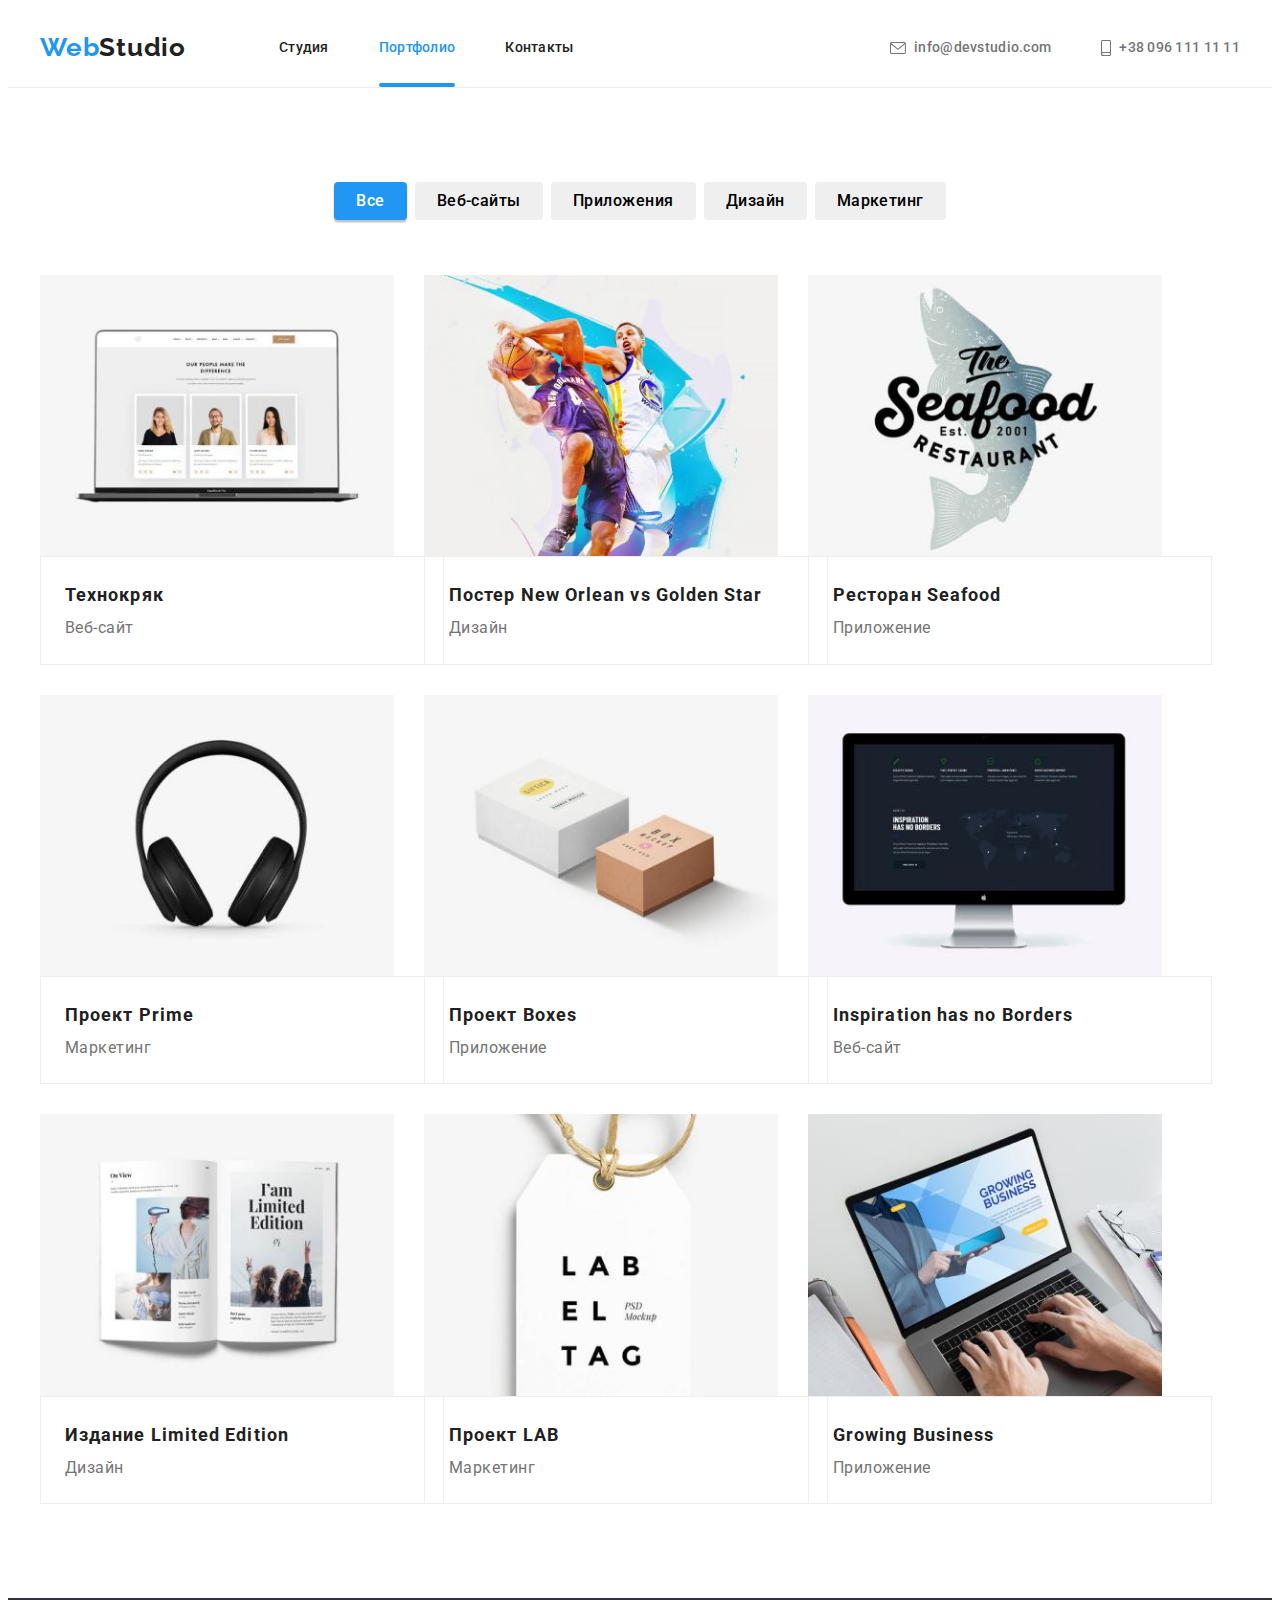
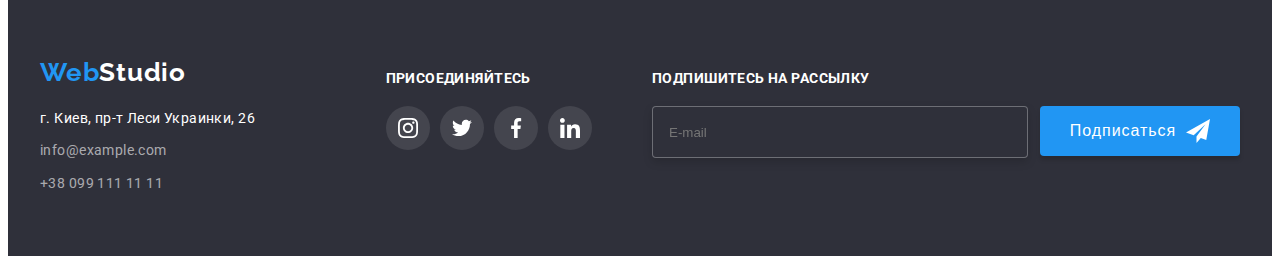
==== commit 6739912e: "update" ====
--- a/portfolio.html
+++ b/portfolio.html
@@ -102,7 +102,7 @@
                     <li class="examples__item">
                         <a href="">
                             <div class="examples__block">
-                                <img src="./images/portfolio1.jpg" alt="Ноутбук с веб-сайтом" width="370">
+                                <img srcset="./images/portfolio1.jpg 1x, ./images/portfolio1-2x.jpg 2x" src="./images/portfolio1.jpg" alt="Ноутбук с веб-сайтом" width="100%">
                                 <p class="examples__block-text">Технокряк это современная площадка распространения коронавируса. Компании используют эту платформу для цифрового
                                 шпионажа и атак на защищённые сервера конкурентов.</p></div>
                             <div class="examples__box">
@@ -114,7 +114,7 @@
                     <li class="examples__item">
                         <a href="">
                             <div class="examples__block">
-                                <img src="./images/portfolio2.jpg" alt="Ноутбук с веб-сайтом" width="370">
+                                <img srcset="./images/portfolio2.jpg 1x, ./images/portfolio2-2x.jpg 2x" src="./images/portfolio2.jpg" alt="Ноутбук с веб-сайтом" width="100%">
                                 <p class="examples__block-text">Технокряк это современная площадка распространения коронавируса. Компании используют
                                     эту платформу для цифрового
                                     шпионажа и атак на защищённые сервера конкурентов.</p>
@@ -128,7 +128,7 @@
                     <li class="examples__item">
                         <a href="">
                             <div class="examples__block">
-                                <img src="./images/portfolio3.jpg" alt="Ноутбук с веб-сайтом" width="370">
+                                <img srcset="./images/portfolio3.jpg 1x, ./images/portfolio3-2x.jpg 2x" src="./images/portfolio3.jpg" alt="Ноутбук с веб-сайтом" width="100%">
                                 <p class="examples__block-text">Технокряк это современная площадка распространения коронавируса. Компании используют
                                     эту платформу для цифрового
                                     шпионажа и атак на защищённые сервера конкурентов.</p>
@@ -142,7 +142,7 @@
                     <li class="examples__item">
                         <a href="">
                             <div class="examples__block">
-                                <img src="./images/portfolio4.jpg" alt="Ноутбук с веб-сайтом" width="370">
+                                <img srcset="./images/portfolio4.jpg 1x, ./images/portfolio4-2x.jpg 2x" src="./images/portfolio4.jpg" alt="Ноутбук с веб-сайтом" width="100%">
                                 <p class="examples__block-text">Технокряк это современная площадка распространения коронавируса. Компании используют
                                     эту платформу для цифрового
                                     шпионажа и атак на защищённые сервера конкурентов.</p>
@@ -156,7 +156,7 @@
                     <li class="examples__item">
                         <a href="">
                             <div class="examples__block">
-                                <img src="./images/portfolio5.jpg" alt="Ноутбук с веб-сайтом" width="370">
+                                <img srcset="./images/portfolio5.jpg 1x, ./images/portfolio5-2x.jpg 2x" src="./images/portfolio5.jpg" alt="Ноутбук с веб-сайтом" width="100%">
                                 <p class="examples__block-text">Технокряк это современная площадка распространения коронавируса. Компании используют
                                     эту платформу для цифрового
                                     шпионажа и атак на защищённые сервера конкурентов.</p>
@@ -170,7 +170,7 @@
                     <li class="examples__item">
                         <a href="">
                             <div class="examples__block">
-                                <img src="./images/portfolio6.jpg" alt="Ноутбук с веб-сайтом" width="370">
+                                <img srcset="./images/portfolio6.jpg 1x, ./images/portfolio6-2x.jpg 2x" src="./images/portfolio6.jpg" alt="Ноутбук с веб-сайтом" width="100%">
                                 <p class="examples__block-text">Технокряк это современная площадка распространения коронавируса. Компании используют
                                     эту платформу для цифрового
                                     шпионажа и атак на защищённые сервера конкурентов.</p>
@@ -184,7 +184,7 @@
                     <li class="examples__item">
                         <a href="">
                             <div class="examples__block">
-                                <img src="./images/portfolio7.jpg" alt="Ноутбук с веб-сайтом" width="370">
+                                <img srcset="./images/portfolio7.jpg 1x, ./images/portfolio7-2x.jpg 2x" src="./images/portfolio7.jpg" alt="Ноутбук с веб-сайтом" width="100%">
                                 <p class="examples__block-text">Технокряк это современная площадка распространения коронавируса. Компании используют
                                     эту платформу для цифрового
                                     шпионажа и атак на защищённые сервера конкурентов.</p>
@@ -198,7 +198,7 @@
                     <li class="examples__item">
                         <a href="">
                             <div class="examples__block">
-                                <img src="./images/portfolio8.jpg" alt="Ноутбук с веб-сайтом" width="370">
+                                <img srcset="./images/portfolio8.jpg 1x, ./images/portfolio8-2x.jpg 2x" src="./images/portfolio8.jpg" alt="Ноутбук с веб-сайтом" width="100%">
                                 <p class="examples__block-text">Технокряк это современная площадка распространения коронавируса. Компании используют
                                     эту платформу для цифрового
                                     шпионажа и атак на защищённые сервера конкурентов.</p>
@@ -212,7 +212,7 @@
                     <li class="examples__item">
                         <a href="">
                             <div class="examples__block">
-                                <img src="./images/portfolio9.jpg" alt="Ноутбук с веб-сайтом" width="370">
+                                <img srcset="./images/portfolio9.jpg 1x, ./images/portfolio9-2x.jpg 2x" src="./images/portfolio9.jpg" alt="Ноутбук с веб-сайтом" width="100%">
                                 <p class="examples__block-text">Технокряк это современная площадка распространения коронавируса. Компании используют
                                     эту платформу для цифрового
                                     шпионажа и атак на защищённые сервера конкурентов.</p>
--- a/css/main.min.css
+++ b/css/main.min.css
@@ -1,2 +1,2 @@
-:root{--background-main: #e5e5e5;--main-text: #757575;--secondary-text: #212121;--active-text: #2196f3;--white-color: #ffffff;--secondary-background: #2f303a;--third-bg-color: #f5f4fa}body{background-color:var(--white-color);color:var(--main-text);font-family:Roboto, sans-serif}h1,h2,h3,h4,h5,h6{color:var(--secondary-text);margin:0}input{padding:0;margin:0}ul{margin:0;padding-left:0}img{display:block}a{text-decoration:none}a:focus,a:hover{color:var(--active-text)}li{list-style-type:none}button{border:none}p{font-weight:normal;font-size:14px;line-height:1.7;letter-spacing:0.03em;margin:0}.container{width:100%;margin:0 auto;padding-left:15px;padding-right:15px}@media screen and (min-width: 480px){.container{width:480px}}@media screen and (min-width: 768px){.container{width:768px}}@media screen and (min-width: 1200px){.container{width:1200px}}.btn{background-color:var(--active-text);font-family:Roboto, sans-serif;color:var(--white-color);border:none;font-size:16px;line-height:1.9;border-radius:4px;text-align:center;cursor:pointer;padding:10px 32px;width:200px}.client{padding-top:60px;padding-bottom:60px}@media screen and (min-width: 1200px){.client{padding-top:94px;padding-bottom:94px}}.client__title{font-weight:700;font-size:28px;line-height:1.2;text-align:center;letter-spacing:0.03em;margin-bottom:30px}@media screen and (min-width: 1200px){.client__title{margin-bottom:50px}}.client__list{display:flex;flex-wrap:wrap;flex-basis:calc(100% / 2 - 90)}.client__item{transition:border-color 250ms cubic-bezier(0.4, 0, 0.2, 1);cursor:pointer;display:block;width:45%;background-color:var(--white-color);border:1px solid #afb1b8;border-radius:4px}.client__item:hover,.client__item:focus{border-color:var(--active-text)}.client__list .client__item:nth-child(2n){margin-left:6%}.client__list .client__item:nth-last-child(n+3){margin-bottom:30px}@media screen and (min-width: 768px){.client__item{width:226px;margin-right:30px}.client__list .client__item:nth-child(2n){margin-left:0}.client__list .client__item:nth-child(3n){margin-right:0}.client__list .client__item:nth-last-child(n+3){margin-bottom:0px}.client__list .client__item:nth-child(n+4){margin-top:30px}}@media screen and (min-width: 1200px){.client__item{width:170px}.client__list .client__item:nth-child(n+4){margin-top:0px}.client__list .client__item:nth-child(3){margin-right:30px}}.client__logo{display:block;fill:#afb1b8;transition:fill 250ms cubic-bezier(0.4, 0, 0.2, 1);margin:16px auto}.client__item:hover .client__logo,.client__item:focus .client__logo{fill:var(--active-text)}.examples{padding-top:94px;padding-bottom:94px}.examples__btn-list{display:flex;justify-content:center;margin-bottom:50px}.examples__btn-list .examples__btn-item:not(:last-child){margin-right:8px}.examples__btn{font-family:Roboto;font-weight:500;font-size:16px;line-height:1.6;text-align:center;letter-spacing:0.03em;padding:6px 22px;border-radius:4px;transition:background-color 250ms cubic-bezier(0.4, 0, 0.2, 1),color 250ms cubic-bezier(0.4, 0, 0.2, 1),box-shadow 250ms cubic-bezier(0.4, 0, 0.2, 1)}.examples__btn:hover,.examples__btn:focus{color:var(--white-color);background-color:var(--active-text);cursor:pointer;box-shadow:0px 3px 1px rgba(0,0,0,0.1),0px 1px 2px rgba(0,0,0,0.08),0px 2px 2px rgba(0,0,0,0.12)}.examples__btn--current{color:var(--white-color);background-color:var(--active-text);box-shadow:0px 3px 1px rgba(0,0,0,0.1),0px 1px 2px rgba(0,0,0,0.08),0px 2px 2px rgba(0,0,0,0.12)}.examples__list{display:flex;flex-wrap:wrap;margin-left:-30px;margin-top:-30px}.examples__item{width:calc((100% - 90) / 3);margin-left:30px;margin-top:30px;transition:box-shadow 250ms cubic-bezier(0.4, 0, 0.2, 1)}.examples__item:focus,.examples__item:hover{box-shadow:0px 1px 1px rgba(0,0,0,0.12),0px 4px 4px rgba(0,0,0,0.06),1px 4px 6px rgba(0,0,0,0.16)}.examples__block{position:relative;overflow:hidden}.examples__block-text{background:rgba(33,150,243,0.9);width:100%;height:100%;font-size:18px;line-height:28px;letter-spacing:0.03em;color:var(--white-color);position:absolute;top:0;left:0;padding:63px 24px;transform:translateY(100%);transition:transform 250ms cubic-bezier(0.4, 0, 0.2, 1)}.examples__item:hover .examples__block-text{transform:translateY(0)}.examples__box{display:block;width:370px;padding:20px 24px;border:1px solid #eeeeee}.examples__title{font-weight:700;font-size:18px;line-height:2;letter-spacing:0.06em;display:block;width:322px}.examples__text{color:var(--main-text);font-size:16px;line-height:1.9;letter-spacing:0.03em;display:block;width:322px}.feature{padding-top:60px;padding-bottom:60px}@media screen and (min-width: 1200px){.feature{padding-top:94px;padding-bottom:94px}}@media screen and (min-width: 768px){.feature__list{display:flex;flex-basis:calc(100% / 2 - 90);flex-wrap:wrap}.feature__list .feature__item:nth-child(2n){margin-left:30px}}@media screen and (min-width: 1200px){.feature__list .feature__item:nth-child(2n){margin-left:0px}.feature__list .feature__item:not(:last-child){margin-right:30px}}.feature__icon{width:100%;height:120px;margin-bottom:30px;background:#f5f4fa;border-radius:4px;display:flex;justify-content:center;align-items:center}@media screen and (min-width: 768px){.feature__icon{width:354px}}@media screen and (min-width: 1200px){.feature__icon{width:270px}}.feature__title{font-weight:700;font-size:14px;line-height:1.1;letter-spacing:0.03em;text-transform:uppercase;display:flex;align-items:center;justify-content:center;margin-bottom:10px}@media screen and (min-width: 768px){.feature__title{width:354px;justify-content:left}}@media screen and (min-width: 1200px){.feature__title{width:270px}}.feature__text{margin-bottom:30px}@media screen and (min-width: 768px){.feature__text{width:354px}}@media screen and (min-width: 1200px){.feature__text{width:270px}}.footer{background-color:var(--secondary-background);padding-top:60px;padding-bottom:60px}@media screen and (min-width: 1200px){.footer__container{display:flex;justify-content:space-between}}@media screen and (min-width: 768px){.footer__side{display:flex;justify-content:space-around}}@media screen and (min-width: 1200px){.footer__side{justify-content:space-between}}.footer__address{display:block}@media screen and (min-width: 1200px){.footer__address{margin-right:70px}}.footer__address-item{display:block;display:flex;justify-content:center}.footer__address .footer__address-item:not(:last-child){margin-bottom:9px}@media screen and (min-width: 1200px){.footer__address-item{justify-content:flex-start}}.footer__nav-address{color:var(--white-color);transition:color 250ms cubic-bezier(0.4, 0, 0.2, 1)}.footer__nav-telm{color:rgba(255,255,255,0.6);transition:color 250ms cubic-bezier(0.4, 0, 0.2, 1)}.footer__logo{width:100%;font-style:normal;cursor:default;display:inline-block;display:flex;justify-content:center;margin-bottom:20px}@media screen and (min-width: 1200px){.footer__logo{justify-content:flex-start}}.footer__logo--accent{color:var(--white-color)}.footer__address-list{font-style:normal;font-size:14px;line-height:1.7;letter-spacing:0.03em}.footer__invite-title{font-style:normal;font-size:14px;line-height:16px;letter-spacing:0.03em;text-transform:uppercase;color:var(--white-color);margin-bottom:20px;margin-top:60px;cursor:default;display:flex;justify-content:center}@media screen and (min-width: 768px){.footer__invite-title{margin-top:0}}@media screen and (min-width: 1200px){.footer__invite-title{justify-content:flex-start;margin-top:12px}}.footer__invite-list{display:flex;justify-content:center}.footer__invite-list li:not(:last-child){margin-right:10px}.footer__invite-item{display:flex;width:44px;height:44px;border-radius:50%;align-items:center;justify-content:center;background:rgba(255,255,255,0.1);transition:background 250ms cubic-bezier(0.4, 0, 0.2, 1)}.footer__invite-item:hover,.footer__invite-item:focus{background:var(--active-text)}.footer__invite-icon{fill:var(--white-color);transition:fill 250ms cubic-bezier(0.4, 0, 0.2, 1)}.footer__invite-item:hover .footer__invite-icon,.footer__invite-item:focus .footer__invite-icon{fill:var(--white-color)}.footer__subscribe-title{font-size:14px;line-height:16px;letter-spacing:0.03em;text-transform:uppercase;margin-bottom:20px;margin-top:60px;display:flex;justify-content:center;color:var(--white-color)}@media screen and (min-width: 1200px){.footer__subscribe-title{margin-top:12px;justify-content:flex-start}}.footer__subscribe-form{position:relative}@media screen and (min-width: 1200px){.footer__subscribe-form{display:flex}}.footer__subscribe-input{width:100%;max-width:450px;display:block;margin:0 auto;height:50px;border:1px solid rgba(255,255,255,0.3);filter:drop-shadow(0px 4px 4px rgba(0,0,0,0.15));border-radius:4px;padding-left:16px;background-color:var(--secondary-background);outline:none;color:var(--white-color);margin-bottom:20px}.footer__subscribe-input:focus{border-color:var(--secondary-background)}@media screen and (min-width: 1200px){.footer__subscribe-input{width:358px;margin-right:12px}}.footer__subscribe-btn{width:200px;height:50px;background:var(--active-text);box-shadow:0px 4px 4px rgba(0,0,0,0.15);border-radius:4px;display:flex;justify-content:center;align-items:center;font-size:16px;line-height:30px;letter-spacing:0.06em;color:var(--white-color);margin:0 auto}.footer__subscribe-icon{margin-left:10px}.header{background-color:var(--white-color);border-bottom:1px solid #ececec}.header__container{display:flex;align-items:center;justify-content:space-between}.header__logo{display:flex}@media screen and (max-width: 767px){.header__logo{padding-top:16px;padding-bottom:16px;padding-left:15px}}@media screen and (min-width: 1200px){.header__logo{margin-right:93px}}.header__logo--accent{color:var(--secondary-text)}.mob-menu__btn-open{width:40px;height:40px;background-color:var(--white-color);display:flex;align-items:center;justify-content:center;position:absolute;right:15px;top:10px}.mob-menu__btn-open:hover,.mob-menu__btn-open:focus{fill:var(--active-text)}@media screen and (min-width: 767px){.mob-menu__btn-open{display:none}}.header__nav-list{display:flex}@media screen and (max-width: 767px){.header__nav-list{display:none}}.header__nav-items{color:var(--secondary-text);font-weight:500;font-size:14px;line-height:1.1;letter-spacing:0.02em;padding-top:32px;padding-bottom:32px;transition:color 250ms cubic-bezier(0.4, 0, 0.2, 1)}.header__nav-list .header__nav-items:not(:last-child){margin-right:50px}.header__nav-items:hover,.header__nav-items:focus{color:var(--active-text)}.header__nav-items--current{color:var(--active-text);position:relative}.header__nav-items--current::after{content:"";width:100%;height:4px;position:absolute;border-radius:2px;background-color:var(--active-text);bottom:0;left:0}.header__contacts-item{color:var(--main-text);font-weight:500;font-size:12px;line-height:1.1;letter-spacing:0.02em;display:flex;align-items:center;transition:color 250ms cubic-bezier(0.4, 0, 0.2, 1)}@media screen and (min-width: 1200px){.header__contacts-list .header__contacts-item:not(:last-child){margin-right:50px}}@media screen and (max-width: 767px){.header__contacts-item{display:none}}.header__contacts-list .header__contacts-item:not(:last-child){margin-bottom:10px}@media screen and (min-width: 1200px){.header__contacts-item{font-size:14px}.header__contacts-list .header__contacts-item:not(:last-child){margin-bottom:0px}}@media screen and (min-width: 1200px){.header__contacts-list{display:flex;margin-left:auto}}.header__contacts-item--icon{fill:var(--main-text);margin-right:8px;transition:fill 250ms cubic-bezier(0.4, 0, 0.2, 1)}.header__contacts-item--icon-hover:focus .header__contacts-item--icon,.header__contacts-item--icon-hover:hover .header__contacts-item--icon{fill:var(--active-text)}.hero{background:rgba(89,96,173,0.4);padding-top:118px;padding-bottom:118px;background-image:linear-gradient(to right, rgba(47,48,58,0.4), rgba(47,48,58,0.4)),url(../images/hero-bg.jpg);background-repeat:no-repeat;background-position:center;background-size:cover;max-width:1600px;margin:0 auto}@media screen and (min-width: 1200px){.hero{padding-top:200px;padding-bottom:200px}}.hero__title{color:var(--white-color);font-weight:900;font-size:26px;line-height:1.4;text-align:center;letter-spacing:0.06em;text-transform:uppercase;margin:0 auto;margin-bottom:30px}@media screen and (min-width: 1200px){.hero__title{font-size:44px;margin-bottom:40px}}.hero__btn{display:block;margin:0 auto}.images-section{margin-bottom:94px}@media screen and (max-width: 1199px){.images-section{display:none}}.images-section__title{font-weight:700;font-size:36px;line-height:1.2;text-align:center;letter-spacing:0.03em;margin-bottom:50px}.images-section__list{display:flex}.images-section__items{width:370px;margin-right:30px;position:relative}.images-section__text-block{display:flex;justify-content:center;align-items:center;width:370px;height:70px;background:rgba(47,48,58,0.8);position:absolute;bottom:0;left:0}.images-section__text{font-size:14px;line-height:16px;text-align:center;letter-spacing:0.03em;text-transform:uppercase;color:var(--white-color)}.logo{color:var(--active-text);font-family:Raleway;font-weight:700;font-size:26px;line-height:1.1;letter-spacing:0.03em}.backdrop{width:100vw;height:100vh;background-color:rgba(0,0,0,0.2);position:fixed;top:0;left:0;display:flex;justify-content:center;align-items:center}.is-hidden{opacity:0;visibility:hidden;pointer-events:none}.modal{width:94%;max-width:450px;height:581px;background-color:var(--white-color);box-shadow:0px 1px 3px rgba(0,0,0,0.12),0px 1px 1px rgba(0,0,0,0.14),0px 2px 1px rgba(0,0,0,0.2);border-radius:4px;padding:40px;position:relative}@media screen and (min-width: 1200px){.modal{max-width:528px}}.modal__close-btn{width:30px;height:30px;background-color:var(--white-color);border:1px solid rgba(0,0,0,0.1);border-radius:50%;display:flex;justify-content:center;align-items:center;cursor:pointer;position:absolute;right:8px;top:8px;transition:fill 250ms cubic-bezier(0.4, 0, 0.2, 1)}.modal__close-btn:hover,.modal__close-btn:focus{fill:var(--active-text)}.modal__title{font-size:20px;line-height:23px;text-align:center;letter-spacing:0.03em;margin-bottom:12px;color:var(--secondary-text)}.modal__label{font-size:12px;line-height:14px;letter-spacing:0.01em;display:block;height:58px;position:relative;margin-bottom:10px;color:var(--main-text)}.modal__input{width:100%;height:40px;border:1px solid rgba(33,33,33,0.2);border-radius:4px;outline:none;margin-top:4px;padding-left:42px;transition:border-color 250ms cubic-bezier(0.4, 0, 0.2, 1)}.modal__input:hover{cursor:pointer}.modal__input:focus{border:1px solid #2196f3;border-radius:4px}.modal__input-icon{position:absolute;bottom:11px;left:12px;transition:fill 250ms cubic-bezier(0.4, 0, 0.2, 1)}.modal__input:focus+.modal__input-icon{fill:var(--active-text)}.modal__label-text{font-size:12px;line-height:14px;letter-spacing:0.01em;display:block;margin-bottom:20px;color:var(--main-text)}.modal__textarea{width:100%;height:120px;resize:none;border:1px solid rgba(33,33,33,0.2);border-radius:4px;margin-top:4px;padding:12px;outline:none}.modal__textarea:focus{border:1px solid #2196f3;border-radius:4px}.modal__property{display:flex;align-items:center;justify-content:right;font-size:12px;line-height:14px;letter-spacing:0.03em;color:var(--main-text);position:relative;margin-bottom:30px;user-select:none}@media screen and (min-width: 1200px){.modal__property{margin-right:11px;font-size:14px;line-height:calc(24 / 14)}}.modal__property-link{color:var(--active-text);text-decoration:underline;display:block;margin-left:5px}.modal__input-checkbox{-webkit-appearance:none}.modal__checkbox{width:15px;height:15px;border:2px solid black;position:absolute;top:50%;left:0;transform:translateY(-50%);display:flex;justify-content:center;align-items:center}.modal__input-checkbox:checked+.modal__checkbox{background-color:var(--active-text);border:none}@media screen and (min-width: 1200px){.modal__checkbox{left:14px}}.modal__checkbox-icon{display:block;justify-content:center;align-items:center}.modal__btn{width:200px;height:50px;display:flex;justify-content:center;align-items:center;margin:0 auto;background-color:var(--active-text);box-shadow:0px 4px 4px rgba(0,0,0,0.15);border-radius:4px;font-size:16px;line-height:30px;letter-spacing:0.06em;color:var(--white-color);cursor:pointer}.team{background-color:var(--third-bg-color);padding-top:60px;padding-bottom:60px}@media screen and (min-width: 1200px){.team{padding-bottom:94px;padding-top:94px}}.team__title{font-weight:700;font-size:36px;line-height:1.2;text-align:center;letter-spacing:0.03em;margin-bottom:30px}@media screen and (min-width: 1200px){.team__title{margin-bottom:50px}}@media screen and (min-width: 768px){.team__list{display:flex;flex-basis:calc(100% / 2 - 90);flex-wrap:wrap}}.team__item{display:block;box-shadow:0px 1px 3px rgba(0,0,0,0.12),0px 1px 1px rgba(0,0,0,0.14),0px 2px 1px rgba(0,0,0,0.2);border-radius:0px 0px 4px 4px;padding-bottom:30px;background-color:var(--white-color)}.team__list .team__item:not(:last-child){margin-bottom:30px}.team__item>img{margin-bottom:30px}@media screen and (min-width: 768px){.team__item{width:354px}.team__list .team__item:not(:last-child){margin-bottom:0px}.team__list .team__item:nth-child(2n){margin-left:30px}.team__list .team__item:nth-child(-n+2){margin-bottom:30px}}@media screen and (min-width: 1200px){.team__item{width:270px}.team__list .team__item:not(:last-child){margin-bottom:0px}.team__list .team__item:nth-child(2n){margin-left:0px}.team__list .team__item:nth-child(-n+2){margin-bottom:0px}.team__list .team__item:not(:last-child){margin-right:30px}}.team__names{font-weight:500;font-size:16px;line-height:1.2;text-align:center;letter-spacing:0.03em;display:block;margin-bottom:10px}.team__profession{font-size:16px;line-height:1.2;text-align:center;letter-spacing:0.03em;display:block;margin-bottom:16px}.team__link-list{display:flex;align-items:center;justify-content:center}.team__link-item{display:flex;width:44px;height:44px;border-radius:50%;align-items:center;justify-content:center;margin-right:10px;transition:background 250ms cubic-bezier(0.4, 0, 0.2, 1)}.team__link-item:hover,.team__link-item:focus{background:var(--active-text)}.team__link-icon{fill:#afb1b8;transition:fill 250ms cubic-bezier(0.4, 0, 0.2, 1)}.team__link-item:hover .team__link-icon,.team__link-item:focus .team__link-icon{fill:var(--white-color)}.mob-menu{width:100vw;height:100vh;position:fixed;top:0;left:0;background-color:var(--white-color);padding:10px 15px 48px 40px}@media screen and (min-width: 767px){.mob-menu{display:none}}.mob-menu__btn-close{background-color:var(--white-color);width:40px;height:40px;position:absolute;top:10px;right:15px}.mob-menu__btn-close:hover,.mob-menu__btn-close:focus{fill:var(--active-text)}.mob-menu__content{display:flex;flex-direction:column;justify-content:space-between;height:100%}.mob-menu__list{padding-top:38px}.mob-menu__item{font-weight:500;font-size:40px;line-height:calc(47 / 40);letter-spacing:0.02em;color:var(--secondary-text)}.mob-menu__list .mob-menu__item:not(:last-child){margin-bottom:32px}.mob-menu__contacts{padding-right:68px}.mob-menu__contacts-item--tel{font-weight:500;font-size:34px;line-height:calc(40 / 34);letter-spacing:0.02em;color:var(--active-text);margin-bottom:32px}.mob-menu__contacts-item--mail{font-weight:500;font-size:24px;line-height:28px;letter-spacing:0.02em;color:var(--main-text);margin-bottom:64px}.mob-menu__social-list{display:flex;justify-content:space-between}.mob-menu__social-item{font-weight:500;font-size:18px;line-height:calc(22 / 18);letter-spacing:0.02em;color:var(--active-text)}.mob-menu__social-item--decoration{border:1px solid rgba(33,33,33,0.2);transform:rotate(90deg);margin-left:10px;margin-right:10px;weight:22px}
+:root{--background-main: #e5e5e5;--main-text: #757575;--secondary-text: #212121;--active-text: #2196f3;--white-color: #ffffff;--secondary-background: #2f303a;--third-bg-color: #f5f4fa}body{background-color:var(--white-color);color:var(--main-text);font-family:Roboto, sans-serif}h1,h2,h3,h4,h5,h6{color:var(--secondary-text);margin:0}input{padding:0;margin:0}ul{margin:0;padding-left:0}img{display:block}a{text-decoration:none}a:focus,a:hover{color:var(--active-text)}li{list-style-type:none}button{border:none}p{font-weight:normal;font-size:14px;line-height:1.7;letter-spacing:0.03em;margin:0}.container{width:100%;margin:0 auto;padding-left:15px;padding-right:15px}@media screen and (min-width: 480px){.container{width:480px}}@media screen and (min-width: 768px){.container{width:768px}}@media screen and (min-width: 1200px){.container{width:1200px}}.btn{background-color:var(--active-text);font-family:Roboto, sans-serif;color:var(--white-color);border:none;font-size:16px;line-height:1.9;border-radius:4px;text-align:center;cursor:pointer;padding:10px 32px;width:200px}.client{padding-top:60px;padding-bottom:60px}@media screen and (min-width: 1200px){.client{padding-top:94px;padding-bottom:94px}}.client__title{font-weight:700;font-size:28px;line-height:1.2;text-align:center;letter-spacing:0.03em;margin-bottom:30px}@media screen and (min-width: 1200px){.client__title{margin-bottom:50px}}.client__list{display:flex;flex-wrap:wrap;flex-basis:calc(100% / 2 - 90)}.client__item{transition:border-color 250ms cubic-bezier(0.4, 0, 0.2, 1);cursor:pointer;display:block;width:45%;background-color:var(--white-color);border:1px solid #afb1b8;border-radius:4px}.client__item:hover,.client__item:focus{border-color:var(--active-text)}.client__list .client__item:nth-child(2n){margin-left:6%}.client__list .client__item:nth-last-child(n+3){margin-bottom:30px}@media screen and (min-width: 768px){.client__item{width:226px;margin-right:30px}.client__list .client__item:nth-child(2n){margin-left:0}.client__list .client__item:nth-child(3n){margin-right:0}.client__list .client__item:nth-last-child(n+3){margin-bottom:0px}.client__list .client__item:nth-child(n+4){margin-top:30px}}@media screen and (min-width: 1200px){.client__item{width:170px}.client__list .client__item:nth-child(n+4){margin-top:0px}.client__list .client__item:nth-child(3){margin-right:30px}}.client__logo{display:block;fill:#afb1b8;transition:fill 250ms cubic-bezier(0.4, 0, 0.2, 1);margin:16px auto}.client__item:hover .client__logo,.client__item:focus .client__logo{fill:var(--active-text)}.examples{padding-top:60px;padding-bottom:60px}@media screen and (min-width: 1200px){.examples{padding-bottom:94px;padding-top:94px}}.examples__btn-list{display:flex;justify-content:flex-start;flex-wrap:wrap}.examples__btn-list .examples__btn-item:not(:last-child){margin-right:8px}.examples__btn-list .examples__btn-item:last-child{margin-bottom:40px}@media screen and (min-width: 768px){.examples__btn-list{justify-content:center}}.examples__btn{font-family:Roboto;font-weight:500;font-size:16px;line-height:1.6;text-align:center;letter-spacing:0.03em;margin-bottom:15px;padding:6px 22px;border-radius:4px;transition:background-color 250ms cubic-bezier(0.4, 0, 0.2, 1),color 250ms cubic-bezier(0.4, 0, 0.2, 1),box-shadow 250ms cubic-bezier(0.4, 0, 0.2, 1)}.examples__btn:hover,.examples__btn:focus{color:var(--white-color);background-color:var(--active-text);cursor:pointer;box-shadow:0px 3px 1px rgba(0,0,0,0.1),0px 1px 2px rgba(0,0,0,0.08),0px 2px 2px rgba(0,0,0,0.12)}.examples__btn--current{color:var(--white-color);background-color:var(--active-text);box-shadow:0px 3px 1px rgba(0,0,0,0.1),0px 1px 2px rgba(0,0,0,0.08),0px 2px 2px rgba(0,0,0,0.12)}.examples__list{display:flex;flex-wrap:wrap;margin-left:-30px;margin-top:-30px}.examples__item{width:100%;margin-left:30px;margin-top:30px;transition:box-shadow 250ms cubic-bezier(0.4, 0, 0.2, 1)}.examples__item:focus,.examples__item:hover{box-shadow:0px 1px 1px rgba(0,0,0,0.12),0px 4px 4px rgba(0,0,0,0.06),1px 4px 6px rgba(0,0,0,0.16)}@media screen and (min-width: 768px){.examples__item{max-width:354px}}.examples__block{position:relative;overflow:hidden}.examples__block-text{background:rgba(33,150,243,0.9);width:100%;height:100%;font-size:18px;line-height:28px;letter-spacing:0.03em;color:var(--white-color);position:absolute;top:0;left:0;padding:63px 24px;transform:translateY(100%);transition:transform 250ms cubic-bezier(0.4, 0, 0.2, 1)}.examples__item:hover .examples__block-text{transform:translateY(0)}.examples__box{display:block;width:100%;padding:20px 24px;border:1px solid #eeeeee}.examples__title{font-weight:700;font-size:18px;line-height:2;letter-spacing:0.06em;display:block;width:322px}.examples__text{color:var(--main-text);font-size:16px;line-height:1.9;letter-spacing:0.03em;display:block;width:322px}.feature{padding-top:60px;padding-bottom:60px}@media screen and (min-width: 1200px){.feature{padding-top:94px;padding-bottom:94px}}@media screen and (min-width: 768px){.feature__list{display:flex;flex-basis:calc(100% / 2 - 90);flex-wrap:wrap}.feature__list .feature__item:nth-child(2n){margin-left:30px}}@media screen and (min-width: 1200px){.feature__list .feature__item:nth-child(2n){margin-left:0px}.feature__list .feature__item:not(:last-child){margin-right:30px}}.feature__icon{width:100%;height:120px;margin-bottom:30px;background:#f5f4fa;border-radius:4px;display:flex;justify-content:center;align-items:center}@media screen and (min-width: 768px){.feature__icon{width:354px}}@media screen and (min-width: 1200px){.feature__icon{width:270px}}.feature__title{font-weight:700;font-size:14px;line-height:1.1;letter-spacing:0.03em;text-transform:uppercase;display:flex;align-items:center;justify-content:center;margin-bottom:10px}@media screen and (min-width: 768px){.feature__title{width:354px;justify-content:left}}@media screen and (min-width: 1200px){.feature__title{width:270px}}.feature__text{margin-bottom:30px}@media screen and (min-width: 768px){.feature__text{width:354px}}@media screen and (min-width: 1200px){.feature__text{width:270px}}.footer{background-color:var(--secondary-background);padding-top:60px;padding-bottom:60px}@media screen and (min-width: 1200px){.footer__container{display:flex;justify-content:space-between}}@media screen and (min-width: 768px){.footer__side{display:flex;justify-content:space-around}}@media screen and (min-width: 1200px){.footer__side{justify-content:space-between}}.footer__address{display:block}@media screen and (min-width: 1200px){.footer__address{margin-right:70px}}.footer__address-item{display:block;display:flex;justify-content:center}.footer__address .footer__address-item:not(:last-child){margin-bottom:9px}@media screen and (min-width: 1200px){.footer__address-item{justify-content:flex-start}}.footer__nav-address{color:var(--white-color);transition:color 250ms cubic-bezier(0.4, 0, 0.2, 1)}.footer__nav-telm{color:rgba(255,255,255,0.6);transition:color 250ms cubic-bezier(0.4, 0, 0.2, 1)}.footer__logo{width:100%;font-style:normal;cursor:default;display:inline-block;display:flex;justify-content:center;margin-bottom:20px}@media screen and (min-width: 1200px){.footer__logo{justify-content:flex-start}}.footer__logo--accent{color:var(--white-color)}.footer__address-list{font-style:normal;font-size:14px;line-height:1.7;letter-spacing:0.03em}.footer__invite-title{font-style:normal;font-size:14px;line-height:16px;letter-spacing:0.03em;text-transform:uppercase;color:var(--white-color);margin-bottom:20px;margin-top:60px;cursor:default;display:flex;justify-content:center}@media screen and (min-width: 768px){.footer__invite-title{margin-top:0}}@media screen and (min-width: 1200px){.footer__invite-title{justify-content:flex-start;margin-top:12px}}.footer__invite-list{display:flex;justify-content:center}.footer__invite-list li:not(:last-child){margin-right:10px}.footer__invite-item{display:flex;width:44px;height:44px;border-radius:50%;align-items:center;justify-content:center;background:rgba(255,255,255,0.1);transition:background 250ms cubic-bezier(0.4, 0, 0.2, 1)}.footer__invite-item:hover,.footer__invite-item:focus{background:var(--active-text)}.footer__invite-icon{fill:var(--white-color);transition:fill 250ms cubic-bezier(0.4, 0, 0.2, 1)}.footer__invite-item:hover .footer__invite-icon,.footer__invite-item:focus .footer__invite-icon{fill:var(--white-color)}.footer__subscribe-title{font-size:14px;line-height:16px;letter-spacing:0.03em;text-transform:uppercase;margin-bottom:20px;margin-top:60px;display:flex;justify-content:center;color:var(--white-color)}@media screen and (min-width: 1200px){.footer__subscribe-title{margin-top:12px;justify-content:flex-start}}.footer__subscribe-form{position:relative}@media screen and (min-width: 1200px){.footer__subscribe-form{display:flex}}.footer__subscribe-input{width:100%;max-width:450px;display:block;margin:0 auto;height:50px;border:1px solid rgba(255,255,255,0.3);filter:drop-shadow(0px 4px 4px rgba(0,0,0,0.15));border-radius:4px;padding-left:16px;background-color:var(--secondary-background);outline:none;color:var(--white-color);margin-bottom:20px}.footer__subscribe-input:focus{border-color:var(--secondary-background)}@media screen and (min-width: 1200px){.footer__subscribe-input{width:358px;margin-right:12px}}.footer__subscribe-btn{width:200px;height:50px;background:var(--active-text);box-shadow:0px 4px 4px rgba(0,0,0,0.15);border-radius:4px;display:flex;justify-content:center;align-items:center;font-size:16px;line-height:30px;letter-spacing:0.06em;color:var(--white-color);margin:0 auto}.footer__subscribe-icon{margin-left:10px}.header{background-color:var(--white-color);border-bottom:1px solid #ececec}.header__container{display:flex;align-items:center;justify-content:space-between}.header__logo{display:flex}@media screen and (max-width: 767px){.header__logo{padding-top:16px;padding-bottom:16px;padding-left:15px}}@media screen and (min-width: 1200px){.header__logo{margin-right:93px}}.header__logo--accent{color:var(--secondary-text)}.mob-menu__btn-open{width:40px;height:40px;background-color:var(--white-color);display:flex;align-items:center;justify-content:center;position:absolute;right:15px;top:10px}.mob-menu__btn-open:hover,.mob-menu__btn-open:focus{fill:var(--active-text)}@media screen and (min-width: 767px){.mob-menu__btn-open{display:none}}.header__nav-list{display:flex}@media screen and (max-width: 767px){.header__nav-list{display:none}}.header__nav-items{color:var(--secondary-text);font-weight:500;font-size:14px;line-height:1.1;letter-spacing:0.02em;padding-top:32px;padding-bottom:32px;transition:color 250ms cubic-bezier(0.4, 0, 0.2, 1)}.header__nav-list .header__nav-items:not(:last-child){margin-right:50px}.header__nav-items:hover,.header__nav-items:focus{color:var(--active-text)}.header__nav-items--current{color:var(--active-text);position:relative}.header__nav-items--current::after{content:"";width:100%;height:4px;position:absolute;border-radius:2px;background-color:var(--active-text);bottom:0;left:0}.header__contacts-item{color:var(--main-text);font-weight:500;font-size:12px;line-height:1.1;letter-spacing:0.02em;display:flex;align-items:center;transition:color 250ms cubic-bezier(0.4, 0, 0.2, 1)}@media screen and (min-width: 1200px){.header__contacts-list .header__contacts-item:not(:last-child){margin-right:50px}}@media screen and (max-width: 767px){.header__contacts-item{display:none}}.header__contacts-list .header__contacts-item:not(:last-child){margin-bottom:10px}@media screen and (min-width: 1200px){.header__contacts-item{font-size:14px}.header__contacts-list .header__contacts-item:not(:last-child){margin-bottom:0px}}@media screen and (min-width: 1200px){.header__contacts-list{display:flex;margin-left:auto}}.header__contacts-item--icon{fill:var(--main-text);margin-right:8px;transition:fill 250ms cubic-bezier(0.4, 0, 0.2, 1)}.header__contacts-item--icon-hover:focus .header__contacts-item--icon,.header__contacts-item--icon-hover:hover .header__contacts-item--icon{fill:var(--active-text)}.hero{background:rgba(89,96,173,0.4);padding-top:118px;padding-bottom:118px;background-image:linear-gradient(to right, rgba(47,48,58,0.4), rgba(47,48,58,0.4)),url(../images/hero-mob.jpg);background-repeat:no-repeat;background-position:center;background-size:cover;max-width:1600px;margin:0 auto}@media (min-device-pixel-ratio: 2), (min-resolution: 192dpi), (min-resolution: 2dppx){.hero{background-image:linear-gradient(to right, rgba(47,48,58,0.4), rgba(47,48,58,0.4)),url(../images/hero-mob-2x.jpg)}}@media screen and (min-width: 768px){.hero{background-image:linear-gradient(to right, rgba(47,48,58,0.4), rgba(47,48,58,0.4)),url(../images/hero-tab.jpg)}}@media screen and (min-width: 768px) and (min-device-pixel-ratio: 2), screen and (min-width: 768px) and (min-resolution: 192dpi), screen and (min-width: 768px) and (min-resolution: 2dppx){.hero{background-image:linear-gradient(to right, rgba(47,48,58,0.4), rgba(47,48,58,0.4)),url(../images/hero-tab-2x.jpg)}}@media screen and (min-width: 1200px){.hero{background-image:linear-gradient(to right, rgba(47,48,58,0.4), rgba(47,48,58,0.4)),url(../images/hero-bg.jpg)}}@media screen and (min-width: 1200px) and (min-device-pixel-ratio: 2), screen and (min-width: 1200px) and (min-resolution: 192dpi), screen and (min-width: 1200px) and (min-resolution: 2dppx){.hero{background-image:linear-gradient(to right, rgba(47,48,58,0.4), rgba(47,48,58,0.4)),url(../images/hero-2x.jpg)}}@media screen and (min-width: 1200px){.hero{padding-top:200px;padding-bottom:200px}}.hero__title{color:var(--white-color);font-weight:900;font-size:26px;line-height:1.4;text-align:center;letter-spacing:0.06em;text-transform:uppercase;margin:0 auto;margin-bottom:30px}@media screen and (min-width: 1200px){.hero__title{font-size:44px;margin-bottom:40px}}.hero__btn{display:block;margin:0 auto}.images-section{margin-bottom:94px}@media screen and (max-width: 1199px){.images-section{display:none}}.images-section__title{font-weight:700;font-size:36px;line-height:1.2;text-align:center;letter-spacing:0.03em;margin-bottom:50px}.images-section__list{display:flex}.images-section__items{width:370px;margin-right:30px;position:relative}.images-section__text-block{display:flex;justify-content:center;align-items:center;width:370px;height:70px;background:rgba(47,48,58,0.8);position:absolute;bottom:0;left:0}.images-section__text{font-size:14px;line-height:16px;text-align:center;letter-spacing:0.03em;text-transform:uppercase;color:var(--white-color)}.logo{color:var(--active-text);font-family:Raleway;font-weight:700;font-size:26px;line-height:1.1;letter-spacing:0.03em}.backdrop{width:100vw;height:100vh;background-color:rgba(0,0,0,0.2);position:fixed;top:0;left:0;display:flex;justify-content:center;align-items:center}.is-hidden{opacity:0;visibility:hidden;pointer-events:none}.modal{width:94%;max-width:450px;height:581px;background-color:var(--white-color);box-shadow:0px 1px 3px rgba(0,0,0,0.12),0px 1px 1px rgba(0,0,0,0.14),0px 2px 1px rgba(0,0,0,0.2);border-radius:4px;padding:40px;position:relative}@media screen and (min-width: 1200px){.modal{max-width:528px}}.modal__close-btn{width:30px;height:30px;background-color:var(--white-color);border:1px solid rgba(0,0,0,0.1);border-radius:50%;display:flex;justify-content:center;align-items:center;cursor:pointer;position:absolute;right:8px;top:8px;transition:fill 250ms cubic-bezier(0.4, 0, 0.2, 1)}.modal__close-btn:hover,.modal__close-btn:focus{fill:var(--active-text)}.modal__title{font-size:20px;line-height:23px;text-align:center;letter-spacing:0.03em;margin-bottom:12px;color:var(--secondary-text)}.modal__label{font-size:12px;line-height:14px;letter-spacing:0.01em;display:block;height:58px;position:relative;margin-bottom:10px;color:var(--main-text)}.modal__input{width:100%;height:40px;border:1px solid rgba(33,33,33,0.2);border-radius:4px;outline:none;margin-top:4px;padding-left:42px;transition:border-color 250ms cubic-bezier(0.4, 0, 0.2, 1)}.modal__input:hover{cursor:pointer}.modal__input:focus{border:1px solid #2196f3;border-radius:4px}.modal__input-icon{position:absolute;bottom:11px;left:12px;transition:fill 250ms cubic-bezier(0.4, 0, 0.2, 1)}.modal__input:focus+.modal__input-icon{fill:var(--active-text)}.modal__label-text{font-size:12px;line-height:14px;letter-spacing:0.01em;display:block;margin-bottom:20px;color:var(--main-text)}.modal__textarea{width:100%;height:120px;resize:none;border:1px solid rgba(33,33,33,0.2);border-radius:4px;margin-top:4px;padding:12px;outline:none}.modal__textarea:focus{border:1px solid #2196f3;border-radius:4px}.modal__property{display:flex;align-items:center;justify-content:right;font-size:12px;line-height:14px;letter-spacing:0.03em;color:var(--main-text);position:relative;margin-bottom:30px;user-select:none}@media screen and (min-width: 1200px){.modal__property{margin-right:11px;font-size:14px;line-height:calc(24 / 14)}}.modal__property-link{color:var(--active-text);text-decoration:underline;display:block;margin-left:5px}.modal__input-checkbox{-webkit-appearance:none}.modal__checkbox{width:15px;height:15px;border:2px solid black;position:absolute;top:50%;left:0;transform:translateY(-50%);display:flex;justify-content:center;align-items:center}.modal__input-checkbox:checked+.modal__checkbox{background-color:var(--active-text);border:none}@media screen and (min-width: 1200px){.modal__checkbox{left:14px}}.modal__checkbox-icon{display:block;justify-content:center;align-items:center}.modal__btn{width:200px;height:50px;display:flex;justify-content:center;align-items:center;margin:0 auto;background-color:var(--active-text);box-shadow:0px 4px 4px rgba(0,0,0,0.15);border-radius:4px;font-size:16px;line-height:30px;letter-spacing:0.06em;color:var(--white-color);cursor:pointer}.team{background-color:var(--third-bg-color);padding-top:60px;padding-bottom:60px}@media screen and (min-width: 1200px){.team{padding-bottom:94px;padding-top:94px}}.team__title{font-weight:700;font-size:36px;line-height:1.2;text-align:center;letter-spacing:0.03em;margin-bottom:30px}@media screen and (min-width: 1200px){.team__title{margin-bottom:50px}}@media screen and (min-width: 768px){.team__list{display:flex;flex-basis:calc(100% / 2 - 90);flex-wrap:wrap}}.team__item{display:block;box-shadow:0px 1px 3px rgba(0,0,0,0.12),0px 1px 1px rgba(0,0,0,0.14),0px 2px 1px rgba(0,0,0,0.2);border-radius:0px 0px 4px 4px;padding-bottom:30px;background-color:var(--white-color)}.team__list .team__item:not(:last-child){margin-bottom:30px}.team__item>img{margin-bottom:30px}@media screen and (min-width: 768px){.team__item{width:354px}.team__list .team__item:not(:last-child){margin-bottom:0px}.team__list .team__item:nth-child(2n){margin-left:30px}.team__list .team__item:nth-child(-n+2){margin-bottom:30px}}@media screen and (min-width: 1200px){.team__item{width:270px}.team__list .team__item:not(:last-child){margin-bottom:0px}.team__list .team__item:nth-child(2n){margin-left:0px}.team__list .team__item:nth-child(-n+2){margin-bottom:0px}.team__list .team__item:not(:last-child){margin-right:30px}}.team__names{font-weight:500;font-size:16px;line-height:1.2;text-align:center;letter-spacing:0.03em;display:block;margin-bottom:10px}.team__profession{font-size:16px;line-height:1.2;text-align:center;letter-spacing:0.03em;display:block;margin-bottom:16px}.team__link-list{display:flex;align-items:center;justify-content:center}.team__link-item{display:flex;width:44px;height:44px;border-radius:50%;align-items:center;justify-content:center;margin-right:10px;transition:background 250ms cubic-bezier(0.4, 0, 0.2, 1)}.team__link-item:hover,.team__link-item:focus{background:var(--active-text)}.team__link-icon{fill:#afb1b8;transition:fill 250ms cubic-bezier(0.4, 0, 0.2, 1)}.team__link-item:hover .team__link-icon,.team__link-item:focus .team__link-icon{fill:var(--white-color)}.mob-menu{width:100vw;height:100vh;position:fixed;top:0;left:0;background-color:var(--white-color);padding:10px 15px 48px 40px;z-index:2}@media screen and (min-width: 767px){.mob-menu{display:none}}.mob-menu__btn-close{background-color:var(--white-color);width:40px;height:40px;position:absolute;top:10px;right:15px}.mob-menu__btn-close:hover,.mob-menu__btn-close:focus{fill:var(--active-text)}.mob-menu__content{display:flex;flex-direction:column;justify-content:space-between;height:100%}.mob-menu__list{padding-top:38px}.mob-menu__item{font-weight:500;font-size:40px;line-height:calc(47 / 40);letter-spacing:0.02em;color:var(--secondary-text)}.mob-menu__list .mob-menu__item:not(:last-child){margin-bottom:32px}.mob-menu__contacts{padding-right:68px}.mob-menu__contacts-item--tel{font-weight:500;font-size:34px;line-height:calc(40 / 34);letter-spacing:0.02em;color:var(--active-text);margin-bottom:32px}.mob-menu__contacts-item--mail{font-weight:500;font-size:24px;line-height:28px;letter-spacing:0.02em;color:var(--main-text);margin-bottom:64px}.mob-menu__social-list{display:flex;justify-content:space-between}.mob-menu__social-item{font-weight:500;font-size:18px;line-height:calc(22 / 18);letter-spacing:0.02em;color:var(--active-text)}.mob-menu__social-item--decoration{border:1px solid rgba(33,33,33,0.2);transform:rotate(90deg);margin-left:10px;margin-right:10px;width:22px}
 /*# sourceMappingURL=main.min.css.map */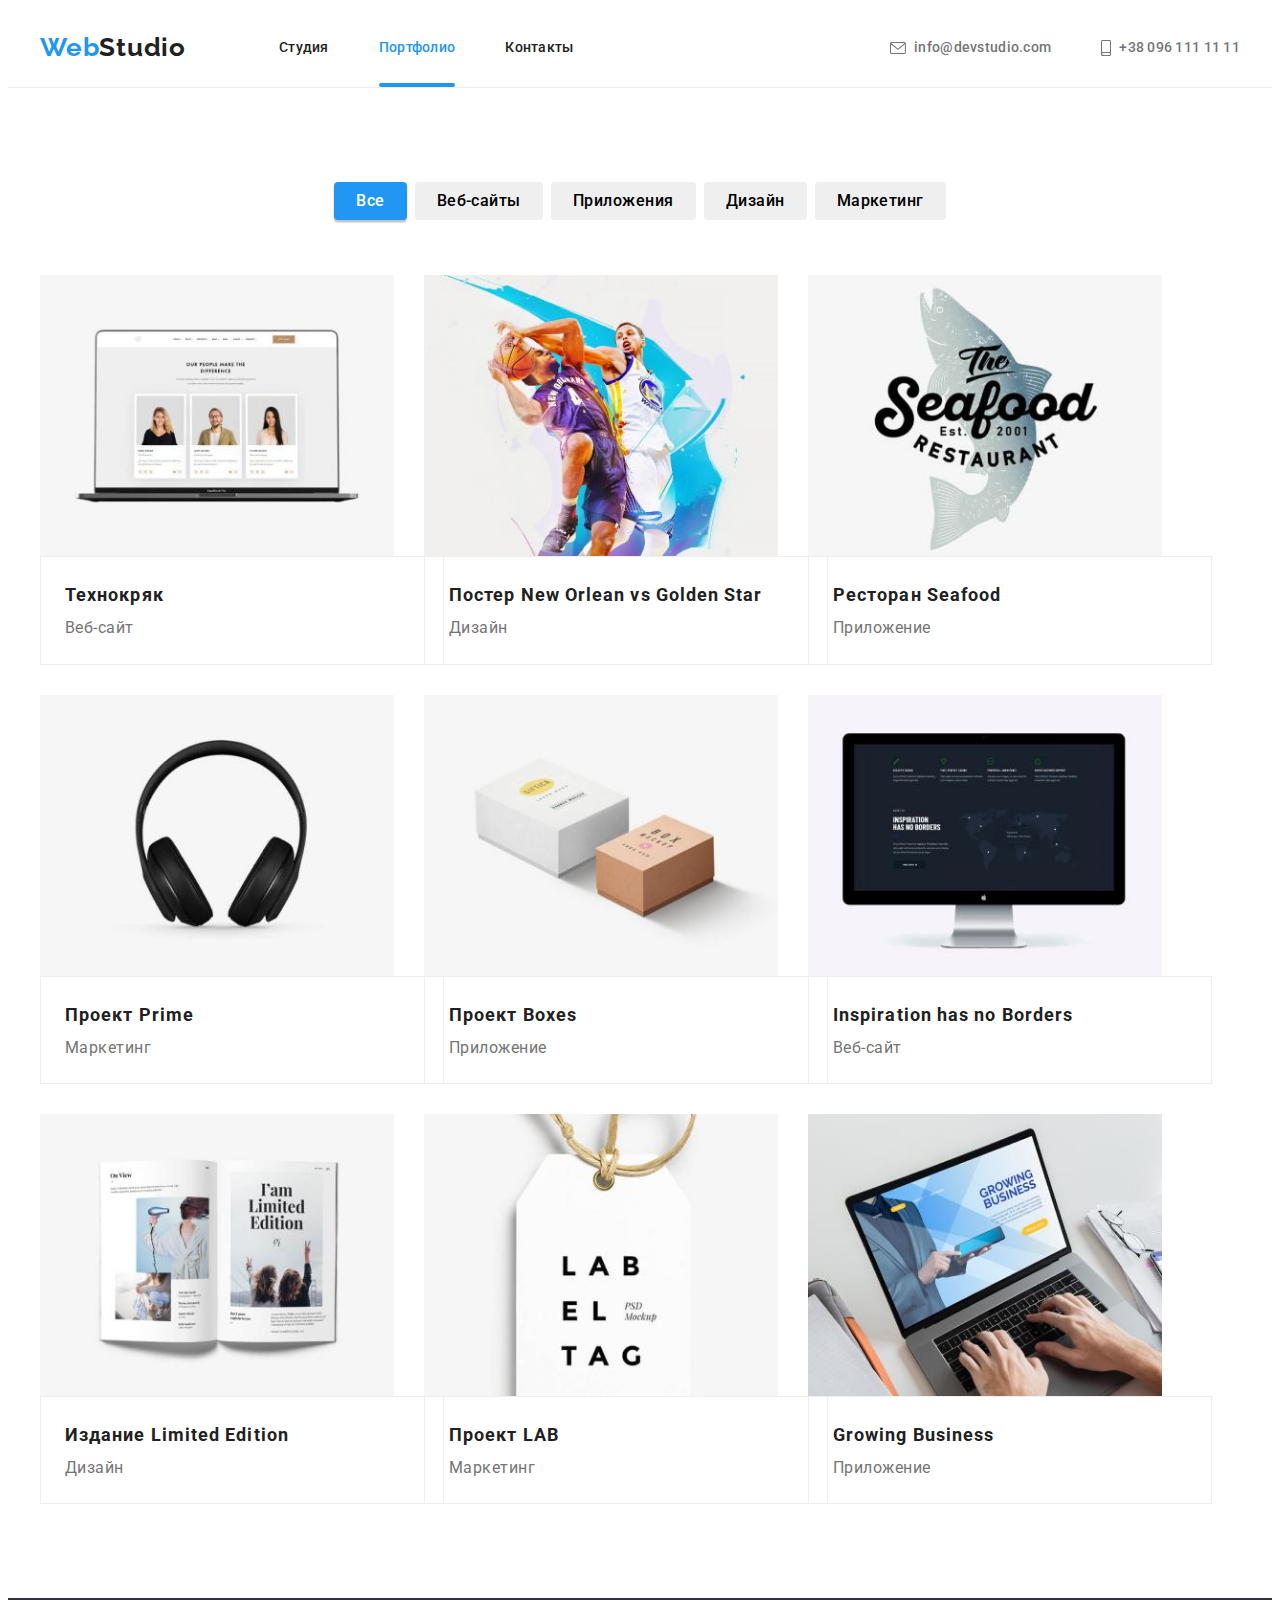
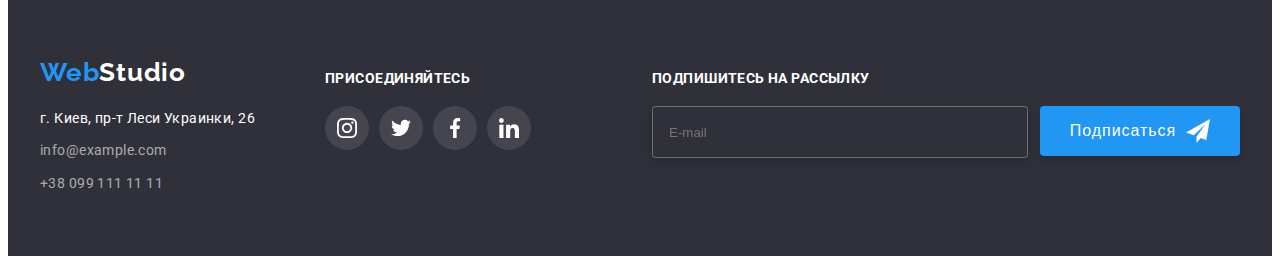
==== commit 2b89a1fc: "update" ====
--- a/portfolio.html
+++ b/portfolio.html
@@ -229,51 +229,53 @@
     </main>
     <footer class="footer">
         <div class="container footer__container">
-            <address class="footer__address">
-                <a class="logo footer__logo" href="./index.html" lang="en">Web<span
-                        class="footer__logo--accent">Studio</span></a>
-                <ul class="footer__address-list">
-                    <li class="footer__address-item"><a class="footer__nav-address" href="">г. Киев, пр-т Леси Украинки,
-                            26</a></li>
-                    <li class="footer__address-item"><a class="footer__nav-telm"
-                            href="mailto:info@example.com">info@example.com</a></li>
-                    <li class="footer__address-item"><a class="footer__nav-telm" href="tel:+380991111111">+38 099 111 11
-                            11</a></li>
-                </ul>
-            </address>
-            <address class="footer__invite">
-                <h2 class="footer__invite-title">присоединяйтесь</h2>
-                <ul class="footer__invite-list">
-                    <li>
-                        <a class="footer__invite-item" href="">
-                            <svg class="footer__invite-icon" width="20" height="20">
-                                <use href="./images/icons.svg#icon-instagram"></use>
-                            </svg>
-                        </a>
-                    </li>
-                    <li>
-                        <a class="footer__invite-item" href="">
-                            <svg class="footer__invite-icon" width="20" height="20">
-                                <use href="./images/icons.svg#icon-twitter"></use>
-                            </svg>
-                        </a>
-                    </li>
-                    <li>
-                        <a class="footer__invite-item" href="">
-                            <svg class="footer__invite-icon" width="20" height="20">
-                                <use href="./images/icons.svg#icon-facebook"></use>
-                            </svg>
-                        </a>
-                    </li>
-                    <li>
-                        <a class="footer__invite-item" href="">
-                            <svg class="footer__invite-icon" width="20" height="20">
-                                <use href="./images/icons.svg#icon-linkedin"></use>
-                            </svg>
-                        </a>
-                    </li>
-                </ul>
-            </address>
+            <div class="footer__side">
+                <address class="footer__address">
+                    <a class="logo footer__logo" href="./index.html" lang="en">Web<span
+                            class="footer__logo--accent">Studio</span></a>
+                    <ul class="footer__address-list">
+                        <li class="footer__address-item"><a class="footer__nav-address" href="">г. Киев, пр-т Леси Украинки,
+                                26</a></li>
+                        <li class="footer__address-item"><a class="footer__nav-telm"
+                                href="mailto:info@example.com">info@example.com</a></li>
+                        <li class="footer__address-item"><a class="footer__nav-telm" href="tel:+380991111111">+38 099 111 11
+                                11</a></li>
+                    </ul>
+                </address>
+                <address class="footer__invite">
+                    <h2 class="footer__invite-title">присоединяйтесь</h2>
+                    <ul class="footer__invite-list">
+                        <li>
+                            <a class="footer__invite-item" href="">
+                                <svg class="footer__invite-icon" width="20" height="20">
+                                    <use href="./images/icons.svg#icon-instagram"></use>
+                                </svg>
+                            </a>
+                        </li>
+                        <li>
+                            <a class="footer__invite-item" href="">
+                                <svg class="footer__invite-icon" width="20" height="20">
+                                    <use href="./images/icons.svg#icon-twitter"></use>
+                                </svg>
+                            </a>
+                        </li>
+                        <li>
+                            <a class="footer__invite-item" href="">
+                                <svg class="footer__invite-icon" width="20" height="20">
+                                    <use href="./images/icons.svg#icon-facebook"></use>
+                                </svg>
+                            </a>
+                        </li>
+                        <li>
+                            <a class="footer__invite-item" href="">
+                                <svg class="footer__invite-icon" width="20" height="20">
+                                    <use href="./images/icons.svg#icon-linkedin"></use>
+                                </svg>
+                            </a>
+                        </li>
+                    </ul>
+                </address>
+            </div>
             <div>
                 <h2 class="footer__subscribe-title">Подпишитесь на рассылку</h2>
                 <form action="" class="footer__subscribe-form">
--- a/css/main.min.css
+++ b/css/main.min.css
@@ -1,2 +1,2 @@
-:root{--background-main: #e5e5e5;--main-text: #757575;--secondary-text: #212121;--active-text: #2196f3;--white-color: #ffffff;--secondary-background: #2f303a;--third-bg-color: #f5f4fa}body{background-color:var(--white-color);color:var(--main-text);font-family:Roboto, sans-serif}h1,h2,h3,h4,h5,h6{color:var(--secondary-text);margin:0}input{padding:0;margin:0}ul{margin:0;padding-left:0}img{display:block}a{text-decoration:none}a:focus,a:hover{color:var(--active-text)}li{list-style-type:none}button{border:none}p{font-weight:normal;font-size:14px;line-height:1.7;letter-spacing:0.03em;margin:0}.container{width:100%;margin:0 auto;padding-left:15px;padding-right:15px}@media screen and (min-width: 480px){.container{width:480px}}@media screen and (min-width: 768px){.container{width:768px}}@media screen and (min-width: 1200px){.container{width:1200px}}.btn{background-color:var(--active-text);font-family:Roboto, sans-serif;color:var(--white-color);border:none;font-size:16px;line-height:1.9;border-radius:4px;text-align:center;cursor:pointer;padding:10px 32px;width:200px}.client{padding-top:60px;padding-bottom:60px}@media screen and (min-width: 1200px){.client{padding-top:94px;padding-bottom:94px}}.client__title{font-weight:700;font-size:28px;line-height:1.2;text-align:center;letter-spacing:0.03em;margin-bottom:30px}@media screen and (min-width: 1200px){.client__title{margin-bottom:50px}}.client__list{display:flex;flex-wrap:wrap;flex-basis:calc(100% / 2 - 90)}.client__item{transition:border-color 250ms cubic-bezier(0.4, 0, 0.2, 1);cursor:pointer;display:block;width:45%;background-color:var(--white-color);border:1px solid #afb1b8;border-radius:4px}.client__item:hover,.client__item:focus{border-color:var(--active-text)}.client__list .client__item:nth-child(2n){margin-left:6%}.client__list .client__item:nth-last-child(n+3){margin-bottom:30px}@media screen and (min-width: 768px){.client__item{width:226px;margin-right:30px}.client__list .client__item:nth-child(2n){margin-left:0}.client__list .client__item:nth-child(3n){margin-right:0}.client__list .client__item:nth-last-child(n+3){margin-bottom:0px}.client__list .client__item:nth-child(n+4){margin-top:30px}}@media screen and (min-width: 1200px){.client__item{width:170px}.client__list .client__item:nth-child(n+4){margin-top:0px}.client__list .client__item:nth-child(3){margin-right:30px}}.client__logo{display:block;fill:#afb1b8;transition:fill 250ms cubic-bezier(0.4, 0, 0.2, 1);margin:16px auto}.client__item:hover .client__logo,.client__item:focus .client__logo{fill:var(--active-text)}.examples{padding-top:60px;padding-bottom:60px}@media screen and (min-width: 1200px){.examples{padding-bottom:94px;padding-top:94px}}.examples__btn-list{display:flex;justify-content:flex-start;flex-wrap:wrap}.examples__btn-list .examples__btn-item:not(:last-child){margin-right:8px}.examples__btn-list .examples__btn-item:last-child{margin-bottom:40px}@media screen and (min-width: 768px){.examples__btn-list{justify-content:center}}.examples__btn{font-family:Roboto;font-weight:500;font-size:16px;line-height:1.6;text-align:center;letter-spacing:0.03em;margin-bottom:15px;padding:6px 22px;border-radius:4px;transition:background-color 250ms cubic-bezier(0.4, 0, 0.2, 1),color 250ms cubic-bezier(0.4, 0, 0.2, 1),box-shadow 250ms cubic-bezier(0.4, 0, 0.2, 1)}.examples__btn:hover,.examples__btn:focus{color:var(--white-color);background-color:var(--active-text);cursor:pointer;box-shadow:0px 3px 1px rgba(0,0,0,0.1),0px 1px 2px rgba(0,0,0,0.08),0px 2px 2px rgba(0,0,0,0.12)}.examples__btn--current{color:var(--white-color);background-color:var(--active-text);box-shadow:0px 3px 1px rgba(0,0,0,0.1),0px 1px 2px rgba(0,0,0,0.08),0px 2px 2px rgba(0,0,0,0.12)}.examples__list{display:flex;flex-wrap:wrap;margin-left:-30px;margin-top:-30px}.examples__item{width:100%;margin-left:30px;margin-top:30px;transition:box-shadow 250ms cubic-bezier(0.4, 0, 0.2, 1)}.examples__item:focus,.examples__item:hover{box-shadow:0px 1px 1px rgba(0,0,0,0.12),0px 4px 4px rgba(0,0,0,0.06),1px 4px 6px rgba(0,0,0,0.16)}@media screen and (min-width: 768px){.examples__item{max-width:354px}}.examples__block{position:relative;overflow:hidden}.examples__block-text{background:rgba(33,150,243,0.9);width:100%;height:100%;font-size:18px;line-height:28px;letter-spacing:0.03em;color:var(--white-color);position:absolute;top:0;left:0;padding:63px 24px;transform:translateY(100%);transition:transform 250ms cubic-bezier(0.4, 0, 0.2, 1)}.examples__item:hover .examples__block-text{transform:translateY(0)}.examples__box{display:block;width:100%;padding:20px 24px;border:1px solid #eeeeee}.examples__title{font-weight:700;font-size:18px;line-height:2;letter-spacing:0.06em;display:block;width:322px}.examples__text{color:var(--main-text);font-size:16px;line-height:1.9;letter-spacing:0.03em;display:block;width:322px}.feature{padding-top:60px;padding-bottom:60px}@media screen and (min-width: 1200px){.feature{padding-top:94px;padding-bottom:94px}}@media screen and (min-width: 768px){.feature__list{display:flex;flex-basis:calc(100% / 2 - 90);flex-wrap:wrap}.feature__list .feature__item:nth-child(2n){margin-left:30px}}@media screen and (min-width: 1200px){.feature__list .feature__item:nth-child(2n){margin-left:0px}.feature__list .feature__item:not(:last-child){margin-right:30px}}.feature__icon{width:100%;height:120px;margin-bottom:30px;background:#f5f4fa;border-radius:4px;display:flex;justify-content:center;align-items:center}@media screen and (min-width: 768px){.feature__icon{width:354px}}@media screen and (min-width: 1200px){.feature__icon{width:270px}}.feature__title{font-weight:700;font-size:14px;line-height:1.1;letter-spacing:0.03em;text-transform:uppercase;display:flex;align-items:center;justify-content:center;margin-bottom:10px}@media screen and (min-width: 768px){.feature__title{width:354px;justify-content:left}}@media screen and (min-width: 1200px){.feature__title{width:270px}}.feature__text{margin-bottom:30px}@media screen and (min-width: 768px){.feature__text{width:354px}}@media screen and (min-width: 1200px){.feature__text{width:270px}}.footer{background-color:var(--secondary-background);padding-top:60px;padding-bottom:60px}@media screen and (min-width: 1200px){.footer__container{display:flex;justify-content:space-between}}@media screen and (min-width: 768px){.footer__side{display:flex;justify-content:space-around}}@media screen and (min-width: 1200px){.footer__side{justify-content:space-between}}.footer__address{display:block}@media screen and (min-width: 1200px){.footer__address{margin-right:70px}}.footer__address-item{display:block;display:flex;justify-content:center}.footer__address .footer__address-item:not(:last-child){margin-bottom:9px}@media screen and (min-width: 1200px){.footer__address-item{justify-content:flex-start}}.footer__nav-address{color:var(--white-color);transition:color 250ms cubic-bezier(0.4, 0, 0.2, 1)}.footer__nav-telm{color:rgba(255,255,255,0.6);transition:color 250ms cubic-bezier(0.4, 0, 0.2, 1)}.footer__logo{width:100%;font-style:normal;cursor:default;display:inline-block;display:flex;justify-content:center;margin-bottom:20px}@media screen and (min-width: 1200px){.footer__logo{justify-content:flex-start}}.footer__logo--accent{color:var(--white-color)}.footer__address-list{font-style:normal;font-size:14px;line-height:1.7;letter-spacing:0.03em}.footer__invite-title{font-style:normal;font-size:14px;line-height:16px;letter-spacing:0.03em;text-transform:uppercase;color:var(--white-color);margin-bottom:20px;margin-top:60px;cursor:default;display:flex;justify-content:center}@media screen and (min-width: 768px){.footer__invite-title{margin-top:0}}@media screen and (min-width: 1200px){.footer__invite-title{justify-content:flex-start;margin-top:12px}}.footer__invite-list{display:flex;justify-content:center}.footer__invite-list li:not(:last-child){margin-right:10px}.footer__invite-item{display:flex;width:44px;height:44px;border-radius:50%;align-items:center;justify-content:center;background:rgba(255,255,255,0.1);transition:background 250ms cubic-bezier(0.4, 0, 0.2, 1)}.footer__invite-item:hover,.footer__invite-item:focus{background:var(--active-text)}.footer__invite-icon{fill:var(--white-color);transition:fill 250ms cubic-bezier(0.4, 0, 0.2, 1)}.footer__invite-item:hover .footer__invite-icon,.footer__invite-item:focus .footer__invite-icon{fill:var(--white-color)}.footer__subscribe-title{font-size:14px;line-height:16px;letter-spacing:0.03em;text-transform:uppercase;margin-bottom:20px;margin-top:60px;display:flex;justify-content:center;color:var(--white-color)}@media screen and (min-width: 1200px){.footer__subscribe-title{margin-top:12px;justify-content:flex-start}}.footer__subscribe-form{position:relative}@media screen and (min-width: 1200px){.footer__subscribe-form{display:flex}}.footer__subscribe-input{width:100%;max-width:450px;display:block;margin:0 auto;height:50px;border:1px solid rgba(255,255,255,0.3);filter:drop-shadow(0px 4px 4px rgba(0,0,0,0.15));border-radius:4px;padding-left:16px;background-color:var(--secondary-background);outline:none;color:var(--white-color);margin-bottom:20px}.footer__subscribe-input:focus{border-color:var(--secondary-background)}@media screen and (min-width: 1200px){.footer__subscribe-input{width:358px;margin-right:12px}}.footer__subscribe-btn{width:200px;height:50px;background:var(--active-text);box-shadow:0px 4px 4px rgba(0,0,0,0.15);border-radius:4px;display:flex;justify-content:center;align-items:center;font-size:16px;line-height:30px;letter-spacing:0.06em;color:var(--white-color);margin:0 auto}.footer__subscribe-icon{margin-left:10px}.header{background-color:var(--white-color);border-bottom:1px solid #ececec}.header__container{display:flex;align-items:center;justify-content:space-between}.header__logo{display:flex}@media screen and (max-width: 767px){.header__logo{padding-top:16px;padding-bottom:16px;padding-left:15px}}@media screen and (min-width: 1200px){.header__logo{margin-right:93px}}.header__logo--accent{color:var(--secondary-text)}.mob-menu__btn-open{width:40px;height:40px;background-color:var(--white-color);display:flex;align-items:center;justify-content:center;position:absolute;right:15px;top:10px}.mob-menu__btn-open:hover,.mob-menu__btn-open:focus{fill:var(--active-text)}@media screen and (min-width: 767px){.mob-menu__btn-open{display:none}}.header__nav-list{display:flex}@media screen and (max-width: 767px){.header__nav-list{display:none}}.header__nav-items{color:var(--secondary-text);font-weight:500;font-size:14px;line-height:1.1;letter-spacing:0.02em;padding-top:32px;padding-bottom:32px;transition:color 250ms cubic-bezier(0.4, 0, 0.2, 1)}.header__nav-list .header__nav-items:not(:last-child){margin-right:50px}.header__nav-items:hover,.header__nav-items:focus{color:var(--active-text)}.header__nav-items--current{color:var(--active-text);position:relative}.header__nav-items--current::after{content:"";width:100%;height:4px;position:absolute;border-radius:2px;background-color:var(--active-text);bottom:0;left:0}.header__contacts-item{color:var(--main-text);font-weight:500;font-size:12px;line-height:1.1;letter-spacing:0.02em;display:flex;align-items:center;transition:color 250ms cubic-bezier(0.4, 0, 0.2, 1)}@media screen and (min-width: 1200px){.header__contacts-list .header__contacts-item:not(:last-child){margin-right:50px}}@media screen and (max-width: 767px){.header__contacts-item{display:none}}.header__contacts-list .header__contacts-item:not(:last-child){margin-bottom:10px}@media screen and (min-width: 1200px){.header__contacts-item{font-size:14px}.header__contacts-list .header__contacts-item:not(:last-child){margin-bottom:0px}}@media screen and (min-width: 1200px){.header__contacts-list{display:flex;margin-left:auto}}.header__contacts-item--icon{fill:var(--main-text);margin-right:8px;transition:fill 250ms cubic-bezier(0.4, 0, 0.2, 1)}.header__contacts-item--icon-hover:focus .header__contacts-item--icon,.header__contacts-item--icon-hover:hover .header__contacts-item--icon{fill:var(--active-text)}.hero{background:rgba(89,96,173,0.4);padding-top:118px;padding-bottom:118px;background-image:linear-gradient(to right, rgba(47,48,58,0.4), rgba(47,48,58,0.4)),url(../images/hero-mob.jpg);background-repeat:no-repeat;background-position:center;background-size:cover;max-width:1600px;margin:0 auto}@media (min-device-pixel-ratio: 2), (min-resolution: 192dpi), (min-resolution: 2dppx){.hero{background-image:linear-gradient(to right, rgba(47,48,58,0.4), rgba(47,48,58,0.4)),url(../images/hero-mob-2x.jpg)}}@media screen and (min-width: 768px){.hero{background-image:linear-gradient(to right, rgba(47,48,58,0.4), rgba(47,48,58,0.4)),url(../images/hero-tab.jpg)}}@media screen and (min-width: 768px) and (min-device-pixel-ratio: 2), screen and (min-width: 768px) and (min-resolution: 192dpi), screen and (min-width: 768px) and (min-resolution: 2dppx){.hero{background-image:linear-gradient(to right, rgba(47,48,58,0.4), rgba(47,48,58,0.4)),url(../images/hero-tab-2x.jpg)}}@media screen and (min-width: 1200px){.hero{background-image:linear-gradient(to right, rgba(47,48,58,0.4), rgba(47,48,58,0.4)),url(../images/hero-bg.jpg)}}@media screen and (min-width: 1200px) and (min-device-pixel-ratio: 2), screen and (min-width: 1200px) and (min-resolution: 192dpi), screen and (min-width: 1200px) and (min-resolution: 2dppx){.hero{background-image:linear-gradient(to right, rgba(47,48,58,0.4), rgba(47,48,58,0.4)),url(../images/hero-2x.jpg)}}@media screen and (min-width: 1200px){.hero{padding-top:200px;padding-bottom:200px}}.hero__title{color:var(--white-color);font-weight:900;font-size:26px;line-height:1.4;text-align:center;letter-spacing:0.06em;text-transform:uppercase;margin:0 auto;margin-bottom:30px}@media screen and (min-width: 1200px){.hero__title{font-size:44px;margin-bottom:40px}}.hero__btn{display:block;margin:0 auto}.images-section{margin-bottom:94px}@media screen and (max-width: 1199px){.images-section{display:none}}.images-section__title{font-weight:700;font-size:36px;line-height:1.2;text-align:center;letter-spacing:0.03em;margin-bottom:50px}.images-section__list{display:flex}.images-section__items{width:370px;margin-right:30px;position:relative}.images-section__text-block{display:flex;justify-content:center;align-items:center;width:370px;height:70px;background:rgba(47,48,58,0.8);position:absolute;bottom:0;left:0}.images-section__text{font-size:14px;line-height:16px;text-align:center;letter-spacing:0.03em;text-transform:uppercase;color:var(--white-color)}.logo{color:var(--active-text);font-family:Raleway;font-weight:700;font-size:26px;line-height:1.1;letter-spacing:0.03em}.backdrop{width:100vw;height:100vh;background-color:rgba(0,0,0,0.2);position:fixed;top:0;left:0;display:flex;justify-content:center;align-items:center}.is-hidden{opacity:0;visibility:hidden;pointer-events:none}.modal{width:94%;max-width:450px;height:581px;background-color:var(--white-color);box-shadow:0px 1px 3px rgba(0,0,0,0.12),0px 1px 1px rgba(0,0,0,0.14),0px 2px 1px rgba(0,0,0,0.2);border-radius:4px;padding:40px;position:relative}@media screen and (min-width: 1200px){.modal{max-width:528px}}.modal__close-btn{width:30px;height:30px;background-color:var(--white-color);border:1px solid rgba(0,0,0,0.1);border-radius:50%;display:flex;justify-content:center;align-items:center;cursor:pointer;position:absolute;right:8px;top:8px;transition:fill 250ms cubic-bezier(0.4, 0, 0.2, 1)}.modal__close-btn:hover,.modal__close-btn:focus{fill:var(--active-text)}.modal__title{font-size:20px;line-height:23px;text-align:center;letter-spacing:0.03em;margin-bottom:12px;color:var(--secondary-text)}.modal__label{font-size:12px;line-height:14px;letter-spacing:0.01em;display:block;height:58px;position:relative;margin-bottom:10px;color:var(--main-text)}.modal__input{width:100%;height:40px;border:1px solid rgba(33,33,33,0.2);border-radius:4px;outline:none;margin-top:4px;padding-left:42px;transition:border-color 250ms cubic-bezier(0.4, 0, 0.2, 1)}.modal__input:hover{cursor:pointer}.modal__input:focus{border:1px solid #2196f3;border-radius:4px}.modal__input-icon{position:absolute;bottom:11px;left:12px;transition:fill 250ms cubic-bezier(0.4, 0, 0.2, 1)}.modal__input:focus+.modal__input-icon{fill:var(--active-text)}.modal__label-text{font-size:12px;line-height:14px;letter-spacing:0.01em;display:block;margin-bottom:20px;color:var(--main-text)}.modal__textarea{width:100%;height:120px;resize:none;border:1px solid rgba(33,33,33,0.2);border-radius:4px;margin-top:4px;padding:12px;outline:none}.modal__textarea:focus{border:1px solid #2196f3;border-radius:4px}.modal__property{display:flex;align-items:center;justify-content:right;font-size:12px;line-height:14px;letter-spacing:0.03em;color:var(--main-text);position:relative;margin-bottom:30px;user-select:none}@media screen and (min-width: 1200px){.modal__property{margin-right:11px;font-size:14px;line-height:calc(24 / 14)}}.modal__property-link{color:var(--active-text);text-decoration:underline;display:block;margin-left:5px}.modal__input-checkbox{-webkit-appearance:none}.modal__checkbox{width:15px;height:15px;border:2px solid black;position:absolute;top:50%;left:0;transform:translateY(-50%);display:flex;justify-content:center;align-items:center}.modal__input-checkbox:checked+.modal__checkbox{background-color:var(--active-text);border:none}@media screen and (min-width: 1200px){.modal__checkbox{left:14px}}.modal__checkbox-icon{display:block;justify-content:center;align-items:center}.modal__btn{width:200px;height:50px;display:flex;justify-content:center;align-items:center;margin:0 auto;background-color:var(--active-text);box-shadow:0px 4px 4px rgba(0,0,0,0.15);border-radius:4px;font-size:16px;line-height:30px;letter-spacing:0.06em;color:var(--white-color);cursor:pointer}.team{background-color:var(--third-bg-color);padding-top:60px;padding-bottom:60px}@media screen and (min-width: 1200px){.team{padding-bottom:94px;padding-top:94px}}.team__title{font-weight:700;font-size:36px;line-height:1.2;text-align:center;letter-spacing:0.03em;margin-bottom:30px}@media screen and (min-width: 1200px){.team__title{margin-bottom:50px}}@media screen and (min-width: 768px){.team__list{display:flex;flex-basis:calc(100% / 2 - 90);flex-wrap:wrap}}.team__item{display:block;box-shadow:0px 1px 3px rgba(0,0,0,0.12),0px 1px 1px rgba(0,0,0,0.14),0px 2px 1px rgba(0,0,0,0.2);border-radius:0px 0px 4px 4px;padding-bottom:30px;background-color:var(--white-color)}.team__list .team__item:not(:last-child){margin-bottom:30px}.team__item>img{margin-bottom:30px}@media screen and (min-width: 768px){.team__item{width:354px}.team__list .team__item:not(:last-child){margin-bottom:0px}.team__list .team__item:nth-child(2n){margin-left:30px}.team__list .team__item:nth-child(-n+2){margin-bottom:30px}}@media screen and (min-width: 1200px){.team__item{width:270px}.team__list .team__item:not(:last-child){margin-bottom:0px}.team__list .team__item:nth-child(2n){margin-left:0px}.team__list .team__item:nth-child(-n+2){margin-bottom:0px}.team__list .team__item:not(:last-child){margin-right:30px}}.team__names{font-weight:500;font-size:16px;line-height:1.2;text-align:center;letter-spacing:0.03em;display:block;margin-bottom:10px}.team__profession{font-size:16px;line-height:1.2;text-align:center;letter-spacing:0.03em;display:block;margin-bottom:16px}.team__link-list{display:flex;align-items:center;justify-content:center}.team__link-item{display:flex;width:44px;height:44px;border-radius:50%;align-items:center;justify-content:center;margin-right:10px;transition:background 250ms cubic-bezier(0.4, 0, 0.2, 1)}.team__link-item:hover,.team__link-item:focus{background:var(--active-text)}.team__link-icon{fill:#afb1b8;transition:fill 250ms cubic-bezier(0.4, 0, 0.2, 1)}.team__link-item:hover .team__link-icon,.team__link-item:focus .team__link-icon{fill:var(--white-color)}.mob-menu{width:100vw;height:100vh;position:fixed;top:0;left:0;background-color:var(--white-color);padding:10px 15px 48px 40px;z-index:2}@media screen and (min-width: 767px){.mob-menu{display:none}}.mob-menu__btn-close{background-color:var(--white-color);width:40px;height:40px;position:absolute;top:10px;right:15px}.mob-menu__btn-close:hover,.mob-menu__btn-close:focus{fill:var(--active-text)}.mob-menu__content{display:flex;flex-direction:column;justify-content:space-between;height:100%}.mob-menu__list{padding-top:38px}.mob-menu__item{font-weight:500;font-size:40px;line-height:calc(47 / 40);letter-spacing:0.02em;color:var(--secondary-text)}.mob-menu__list .mob-menu__item:not(:last-child){margin-bottom:32px}.mob-menu__contacts{padding-right:68px}.mob-menu__contacts-item--tel{font-weight:500;font-size:34px;line-height:calc(40 / 34);letter-spacing:0.02em;color:var(--active-text);margin-bottom:32px}.mob-menu__contacts-item--mail{font-weight:500;font-size:24px;line-height:28px;letter-spacing:0.02em;color:var(--main-text);margin-bottom:64px}.mob-menu__social-list{display:flex;justify-content:space-between}.mob-menu__social-item{font-weight:500;font-size:18px;line-height:calc(22 / 18);letter-spacing:0.02em;color:var(--active-text)}.mob-menu__social-item--decoration{border:1px solid rgba(33,33,33,0.2);transform:rotate(90deg);margin-left:10px;margin-right:10px;width:22px}
+:root{--background-main: #e5e5e5;--main-text: #757575;--secondary-text: #212121;--active-text: #2196f3;--white-color: #ffffff;--secondary-background: #2f303a;--third-bg-color: #f5f4fa}body{background-color:var(--white-color);color:var(--main-text);font-family:Roboto, sans-serif}h1,h2,h3,h4,h5,h6{color:var(--secondary-text);margin:0}input{padding:0;margin:0}ul{margin:0;padding-left:0}img{display:block}a{text-decoration:none}a:focus,a:hover{color:var(--active-text)}li{list-style-type:none}button{border:none}p{font-weight:normal;font-size:14px;line-height:1.7;letter-spacing:0.03em;margin:0}.container{width:100%;margin:0 auto;padding-left:15px;padding-right:15px}@media screen and (min-width: 480px){.container{width:480px}}@media screen and (min-width: 768px){.container{width:768px}}@media screen and (min-width: 1200px){.container{width:1200px}}.btn{background-color:var(--active-text);font-family:Roboto, sans-serif;color:var(--white-color);border:none;font-size:16px;line-height:1.9;font-weight:700;letter-spacing:0.06em;border-radius:4px;text-align:center;cursor:pointer;display:flex;align-items:center;padding-top:10px;padding-bottom:10px;width:200px}.client{padding-top:60px;padding-bottom:60px}@media screen and (min-width: 1200px){.client{padding-top:94px;padding-bottom:94px}}.client__title{font-weight:700;font-size:28px;line-height:1.2;text-align:center;letter-spacing:0.03em;margin-bottom:30px}@media screen and (min-width: 1200px){.client__title{margin-bottom:50px}}.client__list{display:flex;flex-wrap:wrap;flex-basis:calc(100% / 2 - 90)}.client__item{transition:border-color 250ms cubic-bezier(0.4, 0, 0.2, 1);cursor:pointer;display:block;width:45%;background-color:var(--white-color);border:1px solid #afb1b8;border-radius:4px}.client__item:hover,.client__item:focus{border-color:var(--active-text)}.client__list .client__item:nth-child(2n){margin-left:6%}.client__list .client__item:nth-last-child(n+3){margin-bottom:30px}@media screen and (min-width: 768px){.client__item{width:226px;margin-right:30px}.client__list .client__item:nth-child(2n){margin-left:0}.client__list .client__item:nth-child(3n){margin-right:0}.client__list .client__item:nth-last-child(n+3){margin-bottom:0px}.client__list .client__item:nth-child(n+4){margin-top:30px}}@media screen and (min-width: 1200px){.client__item{width:170px}.client__list .client__item:nth-child(n+4){margin-top:0px}.client__list .client__item:nth-child(3){margin-right:30px}}.client__logo{display:block;fill:#afb1b8;transition:fill 250ms cubic-bezier(0.4, 0, 0.2, 1);margin:16px auto}.client__item:hover .client__logo,.client__item:focus .client__logo{fill:var(--active-text)}.examples{padding-top:60px;padding-bottom:60px}@media screen and (min-width: 1200px){.examples{padding-bottom:94px;padding-top:94px}}.examples__btn-list{display:flex;justify-content:flex-start;flex-wrap:wrap}.examples__btn-list .examples__btn-item:not(:last-child){margin-right:8px}.examples__btn-list .examples__btn-item:last-child{margin-bottom:40px}@media screen and (min-width: 768px){.examples__btn-list{justify-content:center}}.examples__btn{font-family:Roboto;font-weight:500;font-size:16px;line-height:1.6;text-align:center;letter-spacing:0.03em;margin-bottom:15px;padding:6px 22px;border-radius:4px;transition:background-color 250ms cubic-bezier(0.4, 0, 0.2, 1),color 250ms cubic-bezier(0.4, 0, 0.2, 1),box-shadow 250ms cubic-bezier(0.4, 0, 0.2, 1)}.examples__btn:hover,.examples__btn:focus{color:var(--white-color);background-color:var(--active-text);cursor:pointer;box-shadow:0px 3px 1px rgba(0,0,0,0.1),0px 1px 2px rgba(0,0,0,0.08),0px 2px 2px rgba(0,0,0,0.12)}.examples__btn--current{color:var(--white-color);background-color:var(--active-text);box-shadow:0px 3px 1px rgba(0,0,0,0.1),0px 1px 2px rgba(0,0,0,0.08),0px 2px 2px rgba(0,0,0,0.12)}.examples__list{display:flex;flex-wrap:wrap;margin-left:-30px;margin-top:-30px}.examples__item{width:100%;margin-left:30px;margin-top:30px;transition:box-shadow 250ms cubic-bezier(0.4, 0, 0.2, 1)}.examples__item:focus,.examples__item:hover{box-shadow:0px 1px 1px rgba(0,0,0,0.12),0px 4px 4px rgba(0,0,0,0.06),1px 4px 6px rgba(0,0,0,0.16)}@media screen and (min-width: 768px){.examples__item{max-width:354px}}.examples__block{position:relative;overflow:hidden}.examples__block-text{background:rgba(33,150,243,0.9);width:100%;height:100%;font-size:18px;line-height:28px;letter-spacing:0.03em;color:var(--white-color);position:absolute;top:0;left:0;padding:63px 24px;transform:translateY(100%);transition:transform 250ms cubic-bezier(0.4, 0, 0.2, 1)}.examples__item:hover .examples__block-text{transform:translateY(0)}.examples__box{display:block;width:100%;padding:20px 24px;border:1px solid #eeeeee}.examples__title{font-weight:700;font-size:18px;line-height:2;letter-spacing:0.06em;display:block;width:322px}.examples__text{color:var(--main-text);font-size:16px;line-height:1.9;letter-spacing:0.03em;display:block;width:322px}.feature{padding-top:60px;padding-bottom:60px}@media screen and (min-width: 1200px){.feature{padding-top:94px;padding-bottom:94px}}@media screen and (min-width: 768px){.feature__list{display:flex;flex-basis:calc(100% / 2 - 90);flex-wrap:wrap}.feature__list .feature__item:nth-child(2n){margin-left:30px}}@media screen and (min-width: 1200px){.feature__list .feature__item:nth-child(2n){margin-left:0px}.feature__list .feature__item:not(:last-child){margin-right:30px}}.feature__icon{width:100%;height:120px;margin-bottom:30px;background:#f5f4fa;border-radius:4px;display:flex;justify-content:center;align-items:center}@media screen and (min-width: 768px){.feature__icon{width:354px}}@media screen and (min-width: 1200px){.feature__icon{width:270px}}.feature__title{font-weight:700;font-size:14px;line-height:1.1;letter-spacing:0.03em;text-transform:uppercase;display:flex;align-items:center;justify-content:center;margin-bottom:10px}@media screen and (min-width: 768px){.feature__title{width:354px;justify-content:left}}@media screen and (min-width: 1200px){.feature__title{width:270px}}.feature__text{margin-bottom:30px}@media screen and (min-width: 768px){.feature__text{width:354px}}@media screen and (min-width: 1200px){.feature__text{width:270px}}.footer{background-color:var(--secondary-background);padding-top:60px;padding-bottom:60px}@media screen and (min-width: 1200px){.footer__container{display:flex;justify-content:space-between}}@media screen and (min-width: 768px){.footer__side{display:flex;justify-content:space-around}}@media screen and (min-width: 1200px){.footer__side{justify-content:space-between}}.footer__address{display:block}@media screen and (min-width: 1200px){.footer__address{margin-right:70px}}.footer__address-item{display:block;display:flex;justify-content:center}.footer__address .footer__address-item:not(:last-child){margin-bottom:9px}@media screen and (min-width: 1200px){.footer__address-item{justify-content:flex-start}}.footer__nav-address{color:var(--white-color);transition:color 250ms cubic-bezier(0.4, 0, 0.2, 1)}.footer__nav-telm{color:rgba(255,255,255,0.6);transition:color 250ms cubic-bezier(0.4, 0, 0.2, 1)}.footer__logo{width:100%;font-style:normal;cursor:default;display:inline-block;display:flex;justify-content:center;margin-bottom:20px}@media screen and (min-width: 1200px){.footer__logo{justify-content:flex-start}}.footer__logo--accent{color:var(--white-color)}.footer__address-list{font-style:normal;font-size:14px;line-height:1.7;letter-spacing:0.03em}.footer__invite-title{font-style:normal;font-size:14px;line-height:16px;letter-spacing:0.03em;text-transform:uppercase;color:var(--white-color);margin-bottom:20px;margin-top:60px;cursor:default;display:flex;justify-content:center}@media screen and (min-width: 768px){.footer__invite-title{margin-top:0}}@media screen and (min-width: 1200px){.footer__invite-title{justify-content:flex-start;margin-top:12px}}.footer__invite-list{display:flex;justify-content:center}.footer__invite-list li:not(:last-child){margin-right:10px}.footer__invite-item{display:flex;width:44px;height:44px;border-radius:50%;align-items:center;justify-content:center;background:rgba(255,255,255,0.1);transition:background 250ms cubic-bezier(0.4, 0, 0.2, 1)}.footer__invite-item:hover,.footer__invite-item:focus{background:var(--active-text)}.footer__invite-icon{fill:var(--white-color);transition:fill 250ms cubic-bezier(0.4, 0, 0.2, 1)}.footer__invite-item:hover .footer__invite-icon,.footer__invite-item:focus .footer__invite-icon{fill:var(--white-color)}.footer__subscribe-title{font-size:14px;line-height:16px;letter-spacing:0.03em;text-transform:uppercase;margin-bottom:20px;margin-top:60px;display:flex;justify-content:center;color:var(--white-color)}@media screen and (min-width: 1200px){.footer__subscribe-title{margin-top:12px;justify-content:flex-start}}.footer__subscribe-form{position:relative}@media screen and (min-width: 1200px){.footer__subscribe-form{display:flex}}.footer__subscribe-input{width:100%;max-width:450px;display:block;margin:0 auto;height:50px;border:1px solid rgba(255,255,255,0.3);filter:drop-shadow(0px 4px 4px rgba(0,0,0,0.15));border-radius:4px;padding-left:16px;background-color:var(--secondary-background);outline:none;color:var(--white-color);margin-bottom:20px}.footer__subscribe-input:focus{border-color:var(--secondary-background)}@media screen and (min-width: 1200px){.footer__subscribe-input{width:358px;margin-right:12px}}.footer__subscribe-btn{width:200px;height:50px;background:var(--active-text);box-shadow:0px 4px 4px rgba(0,0,0,0.15);border-radius:4px;display:flex;justify-content:center;align-items:center;font-size:16px;line-height:30px;letter-spacing:0.06em;color:var(--white-color);margin:0 auto}.footer__subscribe-icon{margin-left:10px}.header{background-color:var(--white-color);border-bottom:1px solid #ececec}.header__container{display:flex;align-items:center;justify-content:space-between}.header__logo{display:flex}@media screen and (max-width: 767px){.header__logo{padding-top:16px;padding-bottom:16px;padding-left:15px}}@media screen and (min-width: 1200px){.header__logo{margin-right:93px}}.header__logo--accent{color:var(--secondary-text)}.mob-menu__btn-open{width:40px;height:40px;background-color:var(--white-color);display:flex;align-items:center;justify-content:center;position:absolute;right:15px;top:10px}.mob-menu__btn-open:hover,.mob-menu__btn-open:focus{fill:var(--active-text)}@media screen and (min-width: 767px){.mob-menu__btn-open{display:none}}.header__nav-list{display:flex}@media screen and (max-width: 767px){.header__nav-list{display:none}}.header__nav-items{color:var(--secondary-text);font-weight:500;font-size:14px;line-height:1.1;letter-spacing:0.02em;padding-top:32px;padding-bottom:32px;transition:color 250ms cubic-bezier(0.4, 0, 0.2, 1)}.header__nav-list .header__nav-items:not(:last-child){margin-right:50px}.header__nav-items:hover,.header__nav-items:focus{color:var(--active-text)}.header__nav-items--current{color:var(--active-text);position:relative}.header__nav-items--current::after{content:"";width:100%;height:4px;position:absolute;border-radius:2px;background-color:var(--active-text);bottom:0;left:0}.header__contacts-item{color:var(--main-text);font-weight:500;font-size:12px;line-height:1.1;letter-spacing:0.02em;display:flex;align-items:center;transition:color 250ms cubic-bezier(0.4, 0, 0.2, 1)}@media screen and (min-width: 1200px){.header__contacts-list .header__contacts-item:not(:last-child){margin-right:50px}}@media screen and (max-width: 767px){.header__contacts-item{display:none}}.header__contacts-list .header__contacts-item:not(:last-child){margin-bottom:10px}@media screen and (min-width: 1200px){.header__contacts-item{font-size:14px}.header__contacts-list .header__contacts-item:not(:last-child){margin-bottom:0px}}@media screen and (min-width: 1200px){.header__contacts-list{display:flex;margin-left:auto}}.header__contacts-item--icon{fill:var(--main-text);margin-right:8px;transition:fill 250ms cubic-bezier(0.4, 0, 0.2, 1)}.header__contacts-item--icon-hover:focus .header__contacts-item--icon,.header__contacts-item--icon-hover:hover .header__contacts-item--icon{fill:var(--active-text)}.hero{background:rgba(89,96,173,0.4);padding-top:118px;padding-bottom:118px;background-image:linear-gradient(to right, rgba(47,48,58,0.4), rgba(47,48,58,0.4)),url(../images/hero-mob.jpg);background-repeat:no-repeat;background-position:center;background-size:cover;max-width:1600px;margin:0 auto}@media (min-device-pixel-ratio: 2), (min-resolution: 192dpi), (min-resolution: 2dppx){.hero{background-image:linear-gradient(to right, rgba(47,48,58,0.4), rgba(47,48,58,0.4)),url(../images/hero-mob-2x.jpg)}}@media screen and (min-width: 768px){.hero{background-image:linear-gradient(to right, rgba(47,48,58,0.4), rgba(47,48,58,0.4)),url(../images/hero-tab.jpg)}}@media screen and (min-width: 768px) and (min-device-pixel-ratio: 2), screen and (min-width: 768px) and (min-resolution: 192dpi), screen and (min-width: 768px) and (min-resolution: 2dppx){.hero{background-image:linear-gradient(to right, rgba(47,48,58,0.4), rgba(47,48,58,0.4)),url(../images/hero-tab-2x.jpg)}}@media screen and (min-width: 1200px){.hero{background-image:linear-gradient(to right, rgba(47,48,58,0.4), rgba(47,48,58,0.4)),url(../images/hero-bg.jpg)}}@media screen and (min-width: 1200px) and (min-device-pixel-ratio: 2), screen and (min-width: 1200px) and (min-resolution: 192dpi), screen and (min-width: 1200px) and (min-resolution: 2dppx){.hero{background-image:linear-gradient(to right, rgba(47,48,58,0.4), rgba(47,48,58,0.4)),url(../images/hero-2x.jpg)}}@media screen and (min-width: 1200px){.hero{padding-top:200px;padding-bottom:200px}}.hero__title{color:var(--white-color);font-weight:900;font-size:26px;line-height:calc(42 / 26);text-align:center;letter-spacing:0.06em;text-transform:uppercase;margin:0 auto;margin-bottom:30px}@media screen and (min-width: 1200px){.hero__title{font-size:44px;margin-bottom:40px;line-height:calc(60 / 44)}}.hero__btn{display:block;margin:0 auto}.images-section{margin-bottom:94px}@media screen and (max-width: 1199px){.images-section{display:none}}.images-section__title{font-weight:700;font-size:36px;line-height:1.2;text-align:center;letter-spacing:0.03em;margin-bottom:50px}.images-section__list{display:flex}.images-section__items{width:370px;margin-right:30px;position:relative}.images-section__text-block{display:flex;justify-content:center;align-items:center;width:370px;height:70px;background:rgba(47,48,58,0.8);position:absolute;bottom:0;left:0}.images-section__text{font-size:14px;line-height:16px;text-align:center;letter-spacing:0.03em;text-transform:uppercase;color:var(--white-color)}.logo{color:var(--active-text);font-family:Raleway;font-weight:700;font-size:26px;line-height:1.1;letter-spacing:0.03em}.backdrop{width:100vw;height:100vh;background-color:rgba(0,0,0,0.2);position:fixed;top:0;left:0;display:flex;justify-content:center;align-items:center}.is-hidden{opacity:0;visibility:hidden;pointer-events:none}.modal{width:94%;max-width:450px;height:581px;background-color:var(--white-color);box-shadow:0px 1px 3px rgba(0,0,0,0.12),0px 1px 1px rgba(0,0,0,0.14),0px 2px 1px rgba(0,0,0,0.2);border-radius:4px;padding:40px;position:relative}@media screen and (min-width: 1200px){.modal{max-width:528px}}.modal__close-btn{width:30px;height:30px;background-color:var(--white-color);border:1px solid rgba(0,0,0,0.1);border-radius:50%;display:flex;justify-content:center;align-items:center;cursor:pointer;position:absolute;right:8px;top:8px;transition:fill 250ms cubic-bezier(0.4, 0, 0.2, 1)}.modal__close-btn:hover,.modal__close-btn:focus{fill:var(--active-text)}.modal__title{font-size:20px;line-height:23px;text-align:center;letter-spacing:0.03em;margin-bottom:12px;color:var(--secondary-text)}.modal__label{font-size:12px;line-height:14px;letter-spacing:0.01em;display:block;height:58px;position:relative;margin-bottom:10px;color:var(--main-text)}.modal__input{width:100%;height:40px;border:1px solid rgba(33,33,33,0.2);border-radius:4px;outline:none;margin-top:4px;padding-left:42px;transition:border-color 250ms cubic-bezier(0.4, 0, 0.2, 1)}.modal__input:hover{cursor:pointer}.modal__input:focus{border:1px solid #2196f3;border-radius:4px}.modal__input-icon{position:absolute;bottom:11px;left:12px;transition:fill 250ms cubic-bezier(0.4, 0, 0.2, 1)}.modal__input:focus+.modal__input-icon{fill:var(--active-text)}.modal__label-text{font-size:12px;line-height:14px;letter-spacing:0.01em;display:block;margin-bottom:20px;color:var(--main-text)}.modal__textarea{width:100%;height:120px;resize:none;border:1px solid rgba(33,33,33,0.2);border-radius:4px;margin-top:4px;padding:12px;outline:none}.modal__textarea:focus{border:1px solid #2196f3;border-radius:4px}.modal__property{display:flex;align-items:center;justify-content:right;font-size:12px;line-height:14px;letter-spacing:0.03em;color:var(--main-text);position:relative;margin-bottom:30px;user-select:none}@media screen and (min-width: 1200px){.modal__property{margin-right:11px;font-size:14px;line-height:calc(24 / 14)}}.modal__property-link{color:var(--active-text);text-decoration:underline;display:block;margin-left:5px}.modal__input-checkbox{-webkit-appearance:none}.modal__checkbox{width:15px;height:15px;border:2px solid black;position:absolute;top:50%;left:0;transform:translateY(-50%);display:flex;justify-content:center;align-items:center}.modal__input-checkbox:checked+.modal__checkbox{background-color:var(--active-text);border:none}@media screen and (min-width: 1200px){.modal__checkbox{left:14px}}.modal__checkbox-icon{display:block;justify-content:center;align-items:center}.modal__btn{width:200px;height:50px;display:flex;justify-content:center;align-items:center;margin:0 auto;background-color:var(--active-text);box-shadow:0px 4px 4px rgba(0,0,0,0.15);border-radius:4px;font-size:16px;line-height:30px;letter-spacing:0.06em;color:var(--white-color);cursor:pointer}.team{background-color:var(--third-bg-color);padding-top:60px;padding-bottom:60px}@media screen and (min-width: 1200px){.team{padding-bottom:94px;padding-top:94px}}.team__title{font-weight:700;font-size:28px;line-height:1.2;text-align:center;letter-spacing:0.03em;margin-bottom:30px}@media screen and (min-width: 1200px){.team__title{margin-bottom:50px;font-size:36px}}@media screen and (min-width: 768px){.team__list{display:flex;flex-basis:calc(100% / 2 - 90);flex-wrap:wrap}}.team__item{display:block;box-shadow:0px 1px 3px rgba(0,0,0,0.12),0px 1px 1px rgba(0,0,0,0.14),0px 2px 1px rgba(0,0,0,0.2);border-radius:0px 0px 4px 4px;padding-bottom:30px;background-color:var(--white-color)}.team__list .team__item:not(:last-child){margin-bottom:30px}.team__item>img{margin-bottom:30px}@media screen and (min-width: 768px){.team__item{width:354px}.team__list .team__item:not(:last-child){margin-bottom:0px}.team__list .team__item:nth-child(2n){margin-left:30px}.team__list .team__item:nth-child(-n+2){margin-bottom:30px}}@media screen and (min-width: 1200px){.team__item{width:270px}.team__list .team__item:not(:last-child){margin-bottom:0px}.team__list .team__item:nth-child(2n){margin-left:0px}.team__list .team__item:nth-child(-n+2){margin-bottom:0px}.team__list .team__item:not(:last-child){margin-right:30px}}.team__names{font-weight:500;font-size:16px;line-height:1.2;text-align:center;letter-spacing:0.03em;display:block;margin-bottom:10px}.team__profession{font-size:16px;line-height:1.2;text-align:center;letter-spacing:0.03em;display:block;margin-bottom:16px}.team__link-list{display:flex;align-items:center;justify-content:center}.team__link-item{display:flex;width:44px;height:44px;border-radius:50%;align-items:center;justify-content:center;margin-right:10px;transition:background 250ms cubic-bezier(0.4, 0, 0.2, 1)}.team__link-item:hover,.team__link-item:focus{background:var(--active-text)}.team__link-icon{fill:#afb1b8;transition:fill 250ms cubic-bezier(0.4, 0, 0.2, 1)}.team__link-item:hover .team__link-icon,.team__link-item:focus .team__link-icon{fill:var(--white-color)}.mob-menu{width:100vw;height:100vh;position:fixed;top:0;left:0;background-color:var(--white-color);padding:10px 15px 48px 40px;z-index:2}@media screen and (min-width: 767px){.mob-menu{display:none}}.mob-menu__btn-close{background-color:var(--white-color);width:40px;height:40px;position:absolute;top:10px;right:15px}.mob-menu__btn-close:hover,.mob-menu__btn-close:focus{fill:var(--active-text)}.mob-menu__content{display:flex;flex-direction:column;justify-content:space-between;height:100%}.mob-menu__list{padding-top:38px}.mob-menu__item{font-weight:500;font-size:40px;line-height:calc(47 / 40);letter-spacing:0.02em;color:var(--secondary-text)}.mob-menu__list .mob-menu__item:not(:last-child){margin-bottom:32px}.mob-menu__contacts{padding-right:68px}.mob-menu__contacts-item--tel{font-weight:500;font-size:34px;line-height:calc(40 / 34);letter-spacing:0.02em;color:var(--active-text);margin-bottom:32px}.mob-menu__contacts-item--mail{font-weight:500;font-size:24px;line-height:28px;letter-spacing:0.02em;color:var(--main-text);margin-bottom:64px}.mob-menu__social-list{display:flex;justify-content:space-between}.mob-menu__social-item{font-weight:500;font-size:18px;line-height:calc(22 / 18);letter-spacing:0.02em;color:var(--active-text)}.mob-menu__social-item--decoration{border:1px solid rgba(33,33,33,0.2);transform:rotate(90deg);margin:0 auto;width:22px}
 /*# sourceMappingURL=main.min.css.map */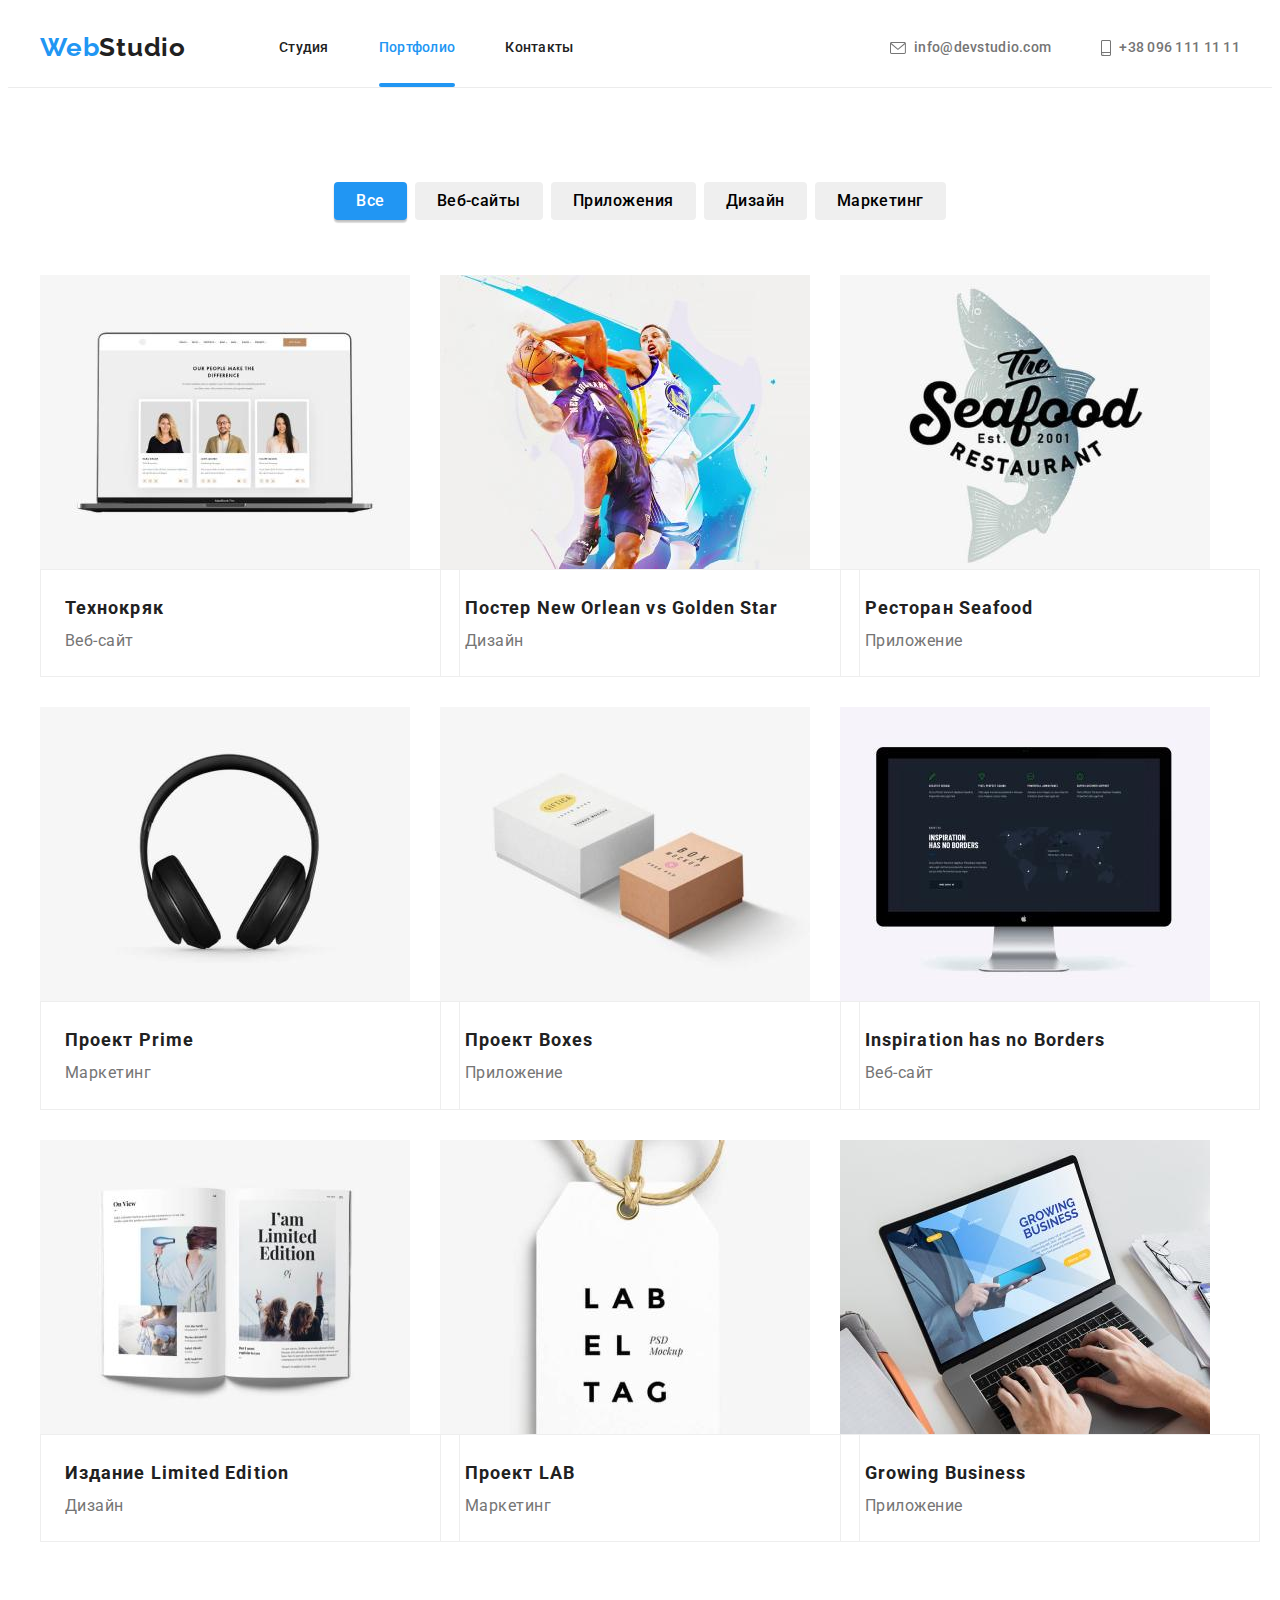
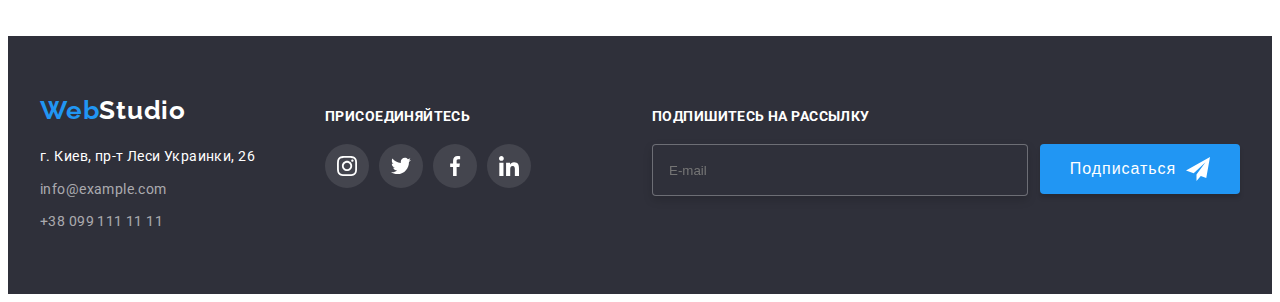
==== commit 2c9235b3: "fix" ====
--- a/portfolio.html
+++ b/portfolio.html
@@ -99,13 +99,13 @@
                     </li>
                 </ul>
                 <ul class="examples__list">
-                    <li class="examples__item">
+                    <li class="examples__item ">
                         <a href="">
                             <div class="examples__block">
                                 <img srcset="./images/portfolio1.jpg 1x, ./images/portfolio1-2x.jpg 2x" src="./images/portfolio1.jpg" alt="Ноутбук с веб-сайтом" width="100%">
                                 <p class="examples__block-text">Технокряк это современная площадка распространения коронавируса. Компании используют эту платформу для цифрового
                                 шпионажа и атак на защищённые сервера конкурентов.</p></div>
-                            <div class="examples__box">
+                            <div class="examples__box ">
                                 <h3 class="examples__title">Технокряк</h3>
                                 <p class="examples__text">Веб-сайт</p>
                             </div>
@@ -290,7 +290,7 @@
                 </form>
             </div>
         </div>
-    </footer>
+    </footer> 
     <script src="./js/menu.js"></script>
 </body>
 </html>--- a/css/main.min.css
+++ b/css/main.min.css
@@ -1,2 +1,2 @@
-:root{--background-main: #e5e5e5;--main-text: #757575;--secondary-text: #212121;--active-text: #2196f3;--white-color: #ffffff;--secondary-background: #2f303a;--third-bg-color: #f5f4fa}body{background-color:var(--white-color);color:var(--main-text);font-family:Roboto, sans-serif}h1,h2,h3,h4,h5,h6{color:var(--secondary-text);margin:0}input{padding:0;margin:0}ul{margin:0;padding-left:0}img{display:block}a{text-decoration:none}a:focus,a:hover{color:var(--active-text)}li{list-style-type:none}button{border:none}p{font-weight:normal;font-size:14px;line-height:1.7;letter-spacing:0.03em;margin:0}.container{width:100%;margin:0 auto;padding-left:15px;padding-right:15px}@media screen and (min-width: 480px){.container{width:480px}}@media screen and (min-width: 768px){.container{width:768px}}@media screen and (min-width: 1200px){.container{width:1200px}}.btn{background-color:var(--active-text);font-family:Roboto, sans-serif;color:var(--white-color);border:none;font-size:16px;line-height:1.9;font-weight:700;letter-spacing:0.06em;border-radius:4px;text-align:center;cursor:pointer;display:flex;align-items:center;padding-top:10px;padding-bottom:10px;width:200px}.client{padding-top:60px;padding-bottom:60px}@media screen and (min-width: 1200px){.client{padding-top:94px;padding-bottom:94px}}.client__title{font-weight:700;font-size:28px;line-height:1.2;text-align:center;letter-spacing:0.03em;margin-bottom:30px}@media screen and (min-width: 1200px){.client__title{margin-bottom:50px}}.client__list{display:flex;flex-wrap:wrap;flex-basis:calc(100% / 2 - 90)}.client__item{transition:border-color 250ms cubic-bezier(0.4, 0, 0.2, 1);cursor:pointer;display:block;width:45%;background-color:var(--white-color);border:1px solid #afb1b8;border-radius:4px}.client__item:hover,.client__item:focus{border-color:var(--active-text)}.client__list .client__item:nth-child(2n){margin-left:6%}.client__list .client__item:nth-last-child(n+3){margin-bottom:30px}@media screen and (min-width: 768px){.client__item{width:226px;margin-right:30px}.client__list .client__item:nth-child(2n){margin-left:0}.client__list .client__item:nth-child(3n){margin-right:0}.client__list .client__item:nth-last-child(n+3){margin-bottom:0px}.client__list .client__item:nth-child(n+4){margin-top:30px}}@media screen and (min-width: 1200px){.client__item{width:170px}.client__list .client__item:nth-child(n+4){margin-top:0px}.client__list .client__item:nth-child(3){margin-right:30px}}.client__logo{display:block;fill:#afb1b8;transition:fill 250ms cubic-bezier(0.4, 0, 0.2, 1);margin:16px auto}.client__item:hover .client__logo,.client__item:focus .client__logo{fill:var(--active-text)}.examples{padding-top:60px;padding-bottom:60px}@media screen and (min-width: 1200px){.examples{padding-bottom:94px;padding-top:94px}}.examples__btn-list{display:flex;justify-content:flex-start;flex-wrap:wrap}.examples__btn-list .examples__btn-item:not(:last-child){margin-right:8px}.examples__btn-list .examples__btn-item:last-child{margin-bottom:40px}@media screen and (min-width: 768px){.examples__btn-list{justify-content:center}}.examples__btn{font-family:Roboto;font-weight:500;font-size:16px;line-height:1.6;text-align:center;letter-spacing:0.03em;margin-bottom:15px;padding:6px 22px;border-radius:4px;transition:background-color 250ms cubic-bezier(0.4, 0, 0.2, 1),color 250ms cubic-bezier(0.4, 0, 0.2, 1),box-shadow 250ms cubic-bezier(0.4, 0, 0.2, 1)}.examples__btn:hover,.examples__btn:focus{color:var(--white-color);background-color:var(--active-text);cursor:pointer;box-shadow:0px 3px 1px rgba(0,0,0,0.1),0px 1px 2px rgba(0,0,0,0.08),0px 2px 2px rgba(0,0,0,0.12)}.examples__btn--current{color:var(--white-color);background-color:var(--active-text);box-shadow:0px 3px 1px rgba(0,0,0,0.1),0px 1px 2px rgba(0,0,0,0.08),0px 2px 2px rgba(0,0,0,0.12)}.examples__list{display:flex;flex-wrap:wrap;margin-left:-30px;margin-top:-30px}.examples__item{width:100%;margin-left:30px;margin-top:30px;transition:box-shadow 250ms cubic-bezier(0.4, 0, 0.2, 1)}.examples__item:focus,.examples__item:hover{box-shadow:0px 1px 1px rgba(0,0,0,0.12),0px 4px 4px rgba(0,0,0,0.06),1px 4px 6px rgba(0,0,0,0.16)}@media screen and (min-width: 768px){.examples__item{max-width:354px}}.examples__block{position:relative;overflow:hidden}.examples__block-text{background:rgba(33,150,243,0.9);width:100%;height:100%;font-size:18px;line-height:28px;letter-spacing:0.03em;color:var(--white-color);position:absolute;top:0;left:0;padding:63px 24px;transform:translateY(100%);transition:transform 250ms cubic-bezier(0.4, 0, 0.2, 1)}.examples__item:hover .examples__block-text{transform:translateY(0)}.examples__box{display:block;width:100%;padding:20px 24px;border:1px solid #eeeeee}.examples__title{font-weight:700;font-size:18px;line-height:2;letter-spacing:0.06em;display:block;width:322px}.examples__text{color:var(--main-text);font-size:16px;line-height:1.9;letter-spacing:0.03em;display:block;width:322px}.feature{padding-top:60px;padding-bottom:60px}@media screen and (min-width: 1200px){.feature{padding-top:94px;padding-bottom:94px}}@media screen and (min-width: 768px){.feature__list{display:flex;flex-basis:calc(100% / 2 - 90);flex-wrap:wrap}.feature__list .feature__item:nth-child(2n){margin-left:30px}}@media screen and (min-width: 1200px){.feature__list .feature__item:nth-child(2n){margin-left:0px}.feature__list .feature__item:not(:last-child){margin-right:30px}}.feature__icon{width:100%;height:120px;margin-bottom:30px;background:#f5f4fa;border-radius:4px;display:flex;justify-content:center;align-items:center}@media screen and (min-width: 768px){.feature__icon{width:354px}}@media screen and (min-width: 1200px){.feature__icon{width:270px}}.feature__title{font-weight:700;font-size:14px;line-height:1.1;letter-spacing:0.03em;text-transform:uppercase;display:flex;align-items:center;justify-content:center;margin-bottom:10px}@media screen and (min-width: 768px){.feature__title{width:354px;justify-content:left}}@media screen and (min-width: 1200px){.feature__title{width:270px}}.feature__text{margin-bottom:30px}@media screen and (min-width: 768px){.feature__text{width:354px}}@media screen and (min-width: 1200px){.feature__text{width:270px}}.footer{background-color:var(--secondary-background);padding-top:60px;padding-bottom:60px}@media screen and (min-width: 1200px){.footer__container{display:flex;justify-content:space-between}}@media screen and (min-width: 768px){.footer__side{display:flex;justify-content:space-around}}@media screen and (min-width: 1200px){.footer__side{justify-content:space-between}}.footer__address{display:block}@media screen and (min-width: 1200px){.footer__address{margin-right:70px}}.footer__address-item{display:block;display:flex;justify-content:center}.footer__address .footer__address-item:not(:last-child){margin-bottom:9px}@media screen and (min-width: 1200px){.footer__address-item{justify-content:flex-start}}.footer__nav-address{color:var(--white-color);transition:color 250ms cubic-bezier(0.4, 0, 0.2, 1)}.footer__nav-telm{color:rgba(255,255,255,0.6);transition:color 250ms cubic-bezier(0.4, 0, 0.2, 1)}.footer__logo{width:100%;font-style:normal;cursor:default;display:inline-block;display:flex;justify-content:center;margin-bottom:20px}@media screen and (min-width: 1200px){.footer__logo{justify-content:flex-start}}.footer__logo--accent{color:var(--white-color)}.footer__address-list{font-style:normal;font-size:14px;line-height:1.7;letter-spacing:0.03em}.footer__invite-title{font-style:normal;font-size:14px;line-height:16px;letter-spacing:0.03em;text-transform:uppercase;color:var(--white-color);margin-bottom:20px;margin-top:60px;cursor:default;display:flex;justify-content:center}@media screen and (min-width: 768px){.footer__invite-title{margin-top:0}}@media screen and (min-width: 1200px){.footer__invite-title{justify-content:flex-start;margin-top:12px}}.footer__invite-list{display:flex;justify-content:center}.footer__invite-list li:not(:last-child){margin-right:10px}.footer__invite-item{display:flex;width:44px;height:44px;border-radius:50%;align-items:center;justify-content:center;background:rgba(255,255,255,0.1);transition:background 250ms cubic-bezier(0.4, 0, 0.2, 1)}.footer__invite-item:hover,.footer__invite-item:focus{background:var(--active-text)}.footer__invite-icon{fill:var(--white-color);transition:fill 250ms cubic-bezier(0.4, 0, 0.2, 1)}.footer__invite-item:hover .footer__invite-icon,.footer__invite-item:focus .footer__invite-icon{fill:var(--white-color)}.footer__subscribe-title{font-size:14px;line-height:16px;letter-spacing:0.03em;text-transform:uppercase;margin-bottom:20px;margin-top:60px;display:flex;justify-content:center;color:var(--white-color)}@media screen and (min-width: 1200px){.footer__subscribe-title{margin-top:12px;justify-content:flex-start}}.footer__subscribe-form{position:relative}@media screen and (min-width: 1200px){.footer__subscribe-form{display:flex}}.footer__subscribe-input{width:100%;max-width:450px;display:block;margin:0 auto;height:50px;border:1px solid rgba(255,255,255,0.3);filter:drop-shadow(0px 4px 4px rgba(0,0,0,0.15));border-radius:4px;padding-left:16px;background-color:var(--secondary-background);outline:none;color:var(--white-color);margin-bottom:20px}.footer__subscribe-input:focus{border-color:var(--secondary-background)}@media screen and (min-width: 1200px){.footer__subscribe-input{width:358px;margin-right:12px}}.footer__subscribe-btn{width:200px;height:50px;background:var(--active-text);box-shadow:0px 4px 4px rgba(0,0,0,0.15);border-radius:4px;display:flex;justify-content:center;align-items:center;font-size:16px;line-height:30px;letter-spacing:0.06em;color:var(--white-color);margin:0 auto}.footer__subscribe-icon{margin-left:10px}.header{background-color:var(--white-color);border-bottom:1px solid #ececec}.header__container{display:flex;align-items:center;justify-content:space-between}.header__logo{display:flex}@media screen and (max-width: 767px){.header__logo{padding-top:16px;padding-bottom:16px;padding-left:15px}}@media screen and (min-width: 1200px){.header__logo{margin-right:93px}}.header__logo--accent{color:var(--secondary-text)}.mob-menu__btn-open{width:40px;height:40px;background-color:var(--white-color);display:flex;align-items:center;justify-content:center;position:absolute;right:15px;top:10px}.mob-menu__btn-open:hover,.mob-menu__btn-open:focus{fill:var(--active-text)}@media screen and (min-width: 767px){.mob-menu__btn-open{display:none}}.header__nav-list{display:flex}@media screen and (max-width: 767px){.header__nav-list{display:none}}.header__nav-items{color:var(--secondary-text);font-weight:500;font-size:14px;line-height:1.1;letter-spacing:0.02em;padding-top:32px;padding-bottom:32px;transition:color 250ms cubic-bezier(0.4, 0, 0.2, 1)}.header__nav-list .header__nav-items:not(:last-child){margin-right:50px}.header__nav-items:hover,.header__nav-items:focus{color:var(--active-text)}.header__nav-items--current{color:var(--active-text);position:relative}.header__nav-items--current::after{content:"";width:100%;height:4px;position:absolute;border-radius:2px;background-color:var(--active-text);bottom:0;left:0}.header__contacts-item{color:var(--main-text);font-weight:500;font-size:12px;line-height:1.1;letter-spacing:0.02em;display:flex;align-items:center;transition:color 250ms cubic-bezier(0.4, 0, 0.2, 1)}@media screen and (min-width: 1200px){.header__contacts-list .header__contacts-item:not(:last-child){margin-right:50px}}@media screen and (max-width: 767px){.header__contacts-item{display:none}}.header__contacts-list .header__contacts-item:not(:last-child){margin-bottom:10px}@media screen and (min-width: 1200px){.header__contacts-item{font-size:14px}.header__contacts-list .header__contacts-item:not(:last-child){margin-bottom:0px}}@media screen and (min-width: 1200px){.header__contacts-list{display:flex;margin-left:auto}}.header__contacts-item--icon{fill:var(--main-text);margin-right:8px;transition:fill 250ms cubic-bezier(0.4, 0, 0.2, 1)}.header__contacts-item--icon-hover:focus .header__contacts-item--icon,.header__contacts-item--icon-hover:hover .header__contacts-item--icon{fill:var(--active-text)}.hero{background:rgba(89,96,173,0.4);padding-top:118px;padding-bottom:118px;background-image:linear-gradient(to right, rgba(47,48,58,0.4), rgba(47,48,58,0.4)),url(../images/hero-mob.jpg);background-repeat:no-repeat;background-position:center;background-size:cover;max-width:1600px;margin:0 auto}@media (min-device-pixel-ratio: 2), (min-resolution: 192dpi), (min-resolution: 2dppx){.hero{background-image:linear-gradient(to right, rgba(47,48,58,0.4), rgba(47,48,58,0.4)),url(../images/hero-mob-2x.jpg)}}@media screen and (min-width: 768px){.hero{background-image:linear-gradient(to right, rgba(47,48,58,0.4), rgba(47,48,58,0.4)),url(../images/hero-tab.jpg)}}@media screen and (min-width: 768px) and (min-device-pixel-ratio: 2), screen and (min-width: 768px) and (min-resolution: 192dpi), screen and (min-width: 768px) and (min-resolution: 2dppx){.hero{background-image:linear-gradient(to right, rgba(47,48,58,0.4), rgba(47,48,58,0.4)),url(../images/hero-tab-2x.jpg)}}@media screen and (min-width: 1200px){.hero{background-image:linear-gradient(to right, rgba(47,48,58,0.4), rgba(47,48,58,0.4)),url(../images/hero-bg.jpg)}}@media screen and (min-width: 1200px) and (min-device-pixel-ratio: 2), screen and (min-width: 1200px) and (min-resolution: 192dpi), screen and (min-width: 1200px) and (min-resolution: 2dppx){.hero{background-image:linear-gradient(to right, rgba(47,48,58,0.4), rgba(47,48,58,0.4)),url(../images/hero-2x.jpg)}}@media screen and (min-width: 1200px){.hero{padding-top:200px;padding-bottom:200px}}.hero__title{color:var(--white-color);font-weight:900;font-size:26px;line-height:calc(42 / 26);text-align:center;letter-spacing:0.06em;text-transform:uppercase;margin:0 auto;margin-bottom:30px}@media screen and (min-width: 1200px){.hero__title{font-size:44px;margin-bottom:40px;line-height:calc(60 / 44)}}.hero__btn{display:block;margin:0 auto}.images-section{margin-bottom:94px}@media screen and (max-width: 1199px){.images-section{display:none}}.images-section__title{font-weight:700;font-size:36px;line-height:1.2;text-align:center;letter-spacing:0.03em;margin-bottom:50px}.images-section__list{display:flex}.images-section__items{width:370px;margin-right:30px;position:relative}.images-section__text-block{display:flex;justify-content:center;align-items:center;width:370px;height:70px;background:rgba(47,48,58,0.8);position:absolute;bottom:0;left:0}.images-section__text{font-size:14px;line-height:16px;text-align:center;letter-spacing:0.03em;text-transform:uppercase;color:var(--white-color)}.logo{color:var(--active-text);font-family:Raleway;font-weight:700;font-size:26px;line-height:1.1;letter-spacing:0.03em}.backdrop{width:100vw;height:100vh;background-color:rgba(0,0,0,0.2);position:fixed;top:0;left:0;display:flex;justify-content:center;align-items:center}.is-hidden{opacity:0;visibility:hidden;pointer-events:none}.modal{width:94%;max-width:450px;height:581px;background-color:var(--white-color);box-shadow:0px 1px 3px rgba(0,0,0,0.12),0px 1px 1px rgba(0,0,0,0.14),0px 2px 1px rgba(0,0,0,0.2);border-radius:4px;padding:40px;position:relative}@media screen and (min-width: 1200px){.modal{max-width:528px}}.modal__close-btn{width:30px;height:30px;background-color:var(--white-color);border:1px solid rgba(0,0,0,0.1);border-radius:50%;display:flex;justify-content:center;align-items:center;cursor:pointer;position:absolute;right:8px;top:8px;transition:fill 250ms cubic-bezier(0.4, 0, 0.2, 1)}.modal__close-btn:hover,.modal__close-btn:focus{fill:var(--active-text)}.modal__title{font-size:20px;line-height:23px;text-align:center;letter-spacing:0.03em;margin-bottom:12px;color:var(--secondary-text)}.modal__label{font-size:12px;line-height:14px;letter-spacing:0.01em;display:block;height:58px;position:relative;margin-bottom:10px;color:var(--main-text)}.modal__input{width:100%;height:40px;border:1px solid rgba(33,33,33,0.2);border-radius:4px;outline:none;margin-top:4px;padding-left:42px;transition:border-color 250ms cubic-bezier(0.4, 0, 0.2, 1)}.modal__input:hover{cursor:pointer}.modal__input:focus{border:1px solid #2196f3;border-radius:4px}.modal__input-icon{position:absolute;bottom:11px;left:12px;transition:fill 250ms cubic-bezier(0.4, 0, 0.2, 1)}.modal__input:focus+.modal__input-icon{fill:var(--active-text)}.modal__label-text{font-size:12px;line-height:14px;letter-spacing:0.01em;display:block;margin-bottom:20px;color:var(--main-text)}.modal__textarea{width:100%;height:120px;resize:none;border:1px solid rgba(33,33,33,0.2);border-radius:4px;margin-top:4px;padding:12px;outline:none}.modal__textarea:focus{border:1px solid #2196f3;border-radius:4px}.modal__property{display:flex;align-items:center;justify-content:right;font-size:12px;line-height:14px;letter-spacing:0.03em;color:var(--main-text);position:relative;margin-bottom:30px;user-select:none}@media screen and (min-width: 1200px){.modal__property{margin-right:11px;font-size:14px;line-height:calc(24 / 14)}}.modal__property-link{color:var(--active-text);text-decoration:underline;display:block;margin-left:5px}.modal__input-checkbox{-webkit-appearance:none}.modal__checkbox{width:15px;height:15px;border:2px solid black;position:absolute;top:50%;left:0;transform:translateY(-50%);display:flex;justify-content:center;align-items:center}.modal__input-checkbox:checked+.modal__checkbox{background-color:var(--active-text);border:none}@media screen and (min-width: 1200px){.modal__checkbox{left:14px}}.modal__checkbox-icon{display:block;justify-content:center;align-items:center}.modal__btn{width:200px;height:50px;display:flex;justify-content:center;align-items:center;margin:0 auto;background-color:var(--active-text);box-shadow:0px 4px 4px rgba(0,0,0,0.15);border-radius:4px;font-size:16px;line-height:30px;letter-spacing:0.06em;color:var(--white-color);cursor:pointer}.team{background-color:var(--third-bg-color);padding-top:60px;padding-bottom:60px}@media screen and (min-width: 1200px){.team{padding-bottom:94px;padding-top:94px}}.team__title{font-weight:700;font-size:28px;line-height:1.2;text-align:center;letter-spacing:0.03em;margin-bottom:30px}@media screen and (min-width: 1200px){.team__title{margin-bottom:50px;font-size:36px}}@media screen and (min-width: 768px){.team__list{display:flex;flex-basis:calc(100% / 2 - 90);flex-wrap:wrap}}.team__item{display:block;box-shadow:0px 1px 3px rgba(0,0,0,0.12),0px 1px 1px rgba(0,0,0,0.14),0px 2px 1px rgba(0,0,0,0.2);border-radius:0px 0px 4px 4px;padding-bottom:30px;background-color:var(--white-color)}.team__list .team__item:not(:last-child){margin-bottom:30px}.team__item>img{margin-bottom:30px}@media screen and (min-width: 768px){.team__item{width:354px}.team__list .team__item:not(:last-child){margin-bottom:0px}.team__list .team__item:nth-child(2n){margin-left:30px}.team__list .team__item:nth-child(-n+2){margin-bottom:30px}}@media screen and (min-width: 1200px){.team__item{width:270px}.team__list .team__item:not(:last-child){margin-bottom:0px}.team__list .team__item:nth-child(2n){margin-left:0px}.team__list .team__item:nth-child(-n+2){margin-bottom:0px}.team__list .team__item:not(:last-child){margin-right:30px}}.team__names{font-weight:500;font-size:16px;line-height:1.2;text-align:center;letter-spacing:0.03em;display:block;margin-bottom:10px}.team__profession{font-size:16px;line-height:1.2;text-align:center;letter-spacing:0.03em;display:block;margin-bottom:16px}.team__link-list{display:flex;align-items:center;justify-content:center}.team__link-item{display:flex;width:44px;height:44px;border-radius:50%;align-items:center;justify-content:center;margin-right:10px;transition:background 250ms cubic-bezier(0.4, 0, 0.2, 1)}.team__link-item:hover,.team__link-item:focus{background:var(--active-text)}.team__link-icon{fill:#afb1b8;transition:fill 250ms cubic-bezier(0.4, 0, 0.2, 1)}.team__link-item:hover .team__link-icon,.team__link-item:focus .team__link-icon{fill:var(--white-color)}.mob-menu{width:100vw;height:100vh;position:fixed;top:0;left:0;background-color:var(--white-color);padding:10px 15px 48px 40px;z-index:2}@media screen and (min-width: 767px){.mob-menu{display:none}}.mob-menu__btn-close{background-color:var(--white-color);width:40px;height:40px;position:absolute;top:10px;right:15px}.mob-menu__btn-close:hover,.mob-menu__btn-close:focus{fill:var(--active-text)}.mob-menu__content{display:flex;flex-direction:column;justify-content:space-between;height:100%}.mob-menu__list{padding-top:38px}.mob-menu__item{font-weight:500;font-size:40px;line-height:calc(47 / 40);letter-spacing:0.02em;color:var(--secondary-text)}.mob-menu__list .mob-menu__item:not(:last-child){margin-bottom:32px}.mob-menu__contacts{padding-right:68px}.mob-menu__contacts-item--tel{font-weight:500;font-size:34px;line-height:calc(40 / 34);letter-spacing:0.02em;color:var(--active-text);margin-bottom:32px}.mob-menu__contacts-item--mail{font-weight:500;font-size:24px;line-height:28px;letter-spacing:0.02em;color:var(--main-text);margin-bottom:64px}.mob-menu__social-list{display:flex;justify-content:space-between}.mob-menu__social-item{font-weight:500;font-size:18px;line-height:calc(22 / 18);letter-spacing:0.02em;color:var(--active-text)}.mob-menu__social-item--decoration{border:1px solid rgba(33,33,33,0.2);transform:rotate(90deg);margin:0 auto;width:22px}
+:root{--background-main: #e5e5e5;--main-text: #757575;--secondary-text: #212121;--active-text: #2196f3;--white-color: #ffffff;--secondary-background: #2f303a;--third-bg-color: #f5f4fa}body{background-color:var(--white-color);color:var(--main-text);font-family:Roboto, sans-serif}h1,h2,h3,h4,h5,h6{color:var(--secondary-text);margin:0}input{padding:0;margin:0}ul{margin:0;padding-left:0}img{display:block}a{text-decoration:none}a:focus,a:hover{color:var(--active-text)}li{list-style-type:none}button{border:none}p{font-weight:normal;font-size:14px;line-height:1.7;letter-spacing:0.03em;margin:0}.container{width:100%;margin:0 auto;padding-left:15px;padding-right:15px}@media screen and (min-width: 480px){.container{width:480px}}@media screen and (min-width: 768px){.container{width:768px}}@media screen and (min-width: 1200px){.container{width:1200px}}.btn{background-color:var(--active-text);font-family:Roboto, sans-serif;color:var(--white-color);border:none;font-size:16px;line-height:1.9;font-weight:700;letter-spacing:0.06em;border-radius:4px;text-align:center;cursor:pointer;display:flex;align-items:center;padding-top:10px;padding-bottom:10px;width:200px}.client{padding-top:60px;padding-bottom:60px}@media screen and (min-width: 1200px){.client{padding-top:94px;padding-bottom:94px}}.client__title{font-weight:700;font-size:28px;line-height:1.2;text-align:center;letter-spacing:0.03em;margin-bottom:30px}@media screen and (min-width: 1200px){.client__title{margin-bottom:50px;font-size:36px}}.client__list{display:flex;flex-wrap:wrap;flex-basis:calc(100% / 2 - 90)}.client__item{transition:border-color 250ms cubic-bezier(0.4, 0, 0.2, 1);cursor:pointer;display:block;width:45%;background-color:var(--white-color);border:1px solid #afb1b8;border-radius:4px}.client__item:hover,.client__item:focus{border-color:var(--active-text)}.client__list .client__item:nth-child(2n){margin-left:6%}.client__list .client__item:nth-last-child(n+3){margin-bottom:30px}@media screen and (min-width: 768px){.client__item{width:226px;margin-right:30px}.client__list .client__item:nth-child(2n){margin-left:0}.client__list .client__item:nth-child(3n){margin-right:0}.client__list .client__item:nth-last-child(n+3){margin-bottom:0px}.client__list .client__item:nth-child(n+4){margin-top:30px}}@media screen and (min-width: 1200px){.client__item{width:170px}.client__list .client__item:nth-child(n+4){margin-top:0px}.client__list .client__item:nth-child(3){margin-right:30px}}.client__logo{display:block;fill:#afb1b8;transition:fill 250ms cubic-bezier(0.4, 0, 0.2, 1);margin:16px auto}.client__item:hover .client__logo,.client__item:focus .client__logo{fill:var(--active-text)}.examples{padding-top:60px;padding-bottom:60px}@media screen and (min-width: 1200px){.examples{padding-bottom:94px;padding-top:94px}}.examples__btn-list{display:flex;justify-content:flex-start;flex-wrap:wrap}.examples__btn-list .examples__btn-item:not(:last-child){margin-right:8px}.examples__btn-list .examples__btn-item:last-child{margin-bottom:40px}@media screen and (min-width: 768px){.examples__btn-list{justify-content:center}}.examples__btn{font-family:Roboto;font-weight:500;font-size:16px;line-height:1.6;text-align:center;letter-spacing:0.03em;margin-bottom:15px;padding:6px 22px;border-radius:4px;transition:background-color 250ms cubic-bezier(0.4, 0, 0.2, 1),color 250ms cubic-bezier(0.4, 0, 0.2, 1),box-shadow 250ms cubic-bezier(0.4, 0, 0.2, 1)}.examples__btn:hover,.examples__btn:focus{color:var(--white-color);background-color:var(--active-text);cursor:pointer;box-shadow:0px 3px 1px rgba(0,0,0,0.1),0px 1px 2px rgba(0,0,0,0.08),0px 2px 2px rgba(0,0,0,0.12)}.examples__btn--current{color:var(--white-color);background-color:var(--active-text);box-shadow:0px 3px 1px rgba(0,0,0,0.1),0px 1px 2px rgba(0,0,0,0.08),0px 2px 2px rgba(0,0,0,0.12)}.examples__list{display:flex;flex-wrap:wrap;margin-left:-30px;margin-top:-30px}.examples__item{width:100%;height:100%;margin-left:30px;margin-top:30px;transition:box-shadow 250ms cubic-bezier(0.4, 0, 0.2, 1)}.examples__item:focus,.examples__item:hover{box-shadow:0px 1px 1px rgba(0,0,0,0.12),0px 4px 4px rgba(0,0,0,0.06),1px 4px 6px rgba(0,0,0,0.16)}@media screen and (min-width: 768px){.examples__item{max-width:354px}}@media screen and (min-width: 1200px){.examples__item{max-width:370px}}.examples__block{position:relative;overflow:hidden}.examples__block-text{background:rgba(33,150,243,0.9);width:100%;height:100%;font-size:18px;line-height:28px;letter-spacing:0.03em;color:var(--white-color);position:absolute;top:0;left:0;padding:63px 24px;transform:translateY(100%);transition:transform 250ms cubic-bezier(0.4, 0, 0.2, 1)}.examples__item:hover .examples__block-text{transform:translateY(0)}.examples__box{display:block;width:100%;height:100%;padding:20px 24px;border:1px solid #eeeeee}@media screen and (min-width: 768px) and (max-width: 1199px){.examples__list .examples__item:first-child .examples__box{padding-bottom:56px}}.examples__title{font-weight:700;font-size:18px;line-height:2;letter-spacing:0.06em}.examples__text{color:var(--main-text);font-size:16px;line-height:1.9;letter-spacing:0.03em}.feature{padding-top:60px;padding-bottom:60px}@media screen and (min-width: 1200px){.feature{padding-top:94px;padding-bottom:94px}}@media screen and (min-width: 768px){.feature__list{display:flex;flex-basis:calc(100% / 2 - 90);flex-wrap:wrap}.feature__list .feature__item:nth-child(2n){margin-left:30px}}@media screen and (min-width: 1200px){.feature__list .feature__item:nth-child(2n){margin-left:0px}.feature__list .feature__item:not(:last-child){margin-right:30px}}.feature__icon{width:100%;height:120px;margin-bottom:30px;background:#f5f4fa;border-radius:4px;display:flex;justify-content:center;align-items:center}@media screen and (min-width: 768px){.feature__icon{width:354px}}@media screen and (min-width: 1200px){.feature__icon{width:270px}}.feature__title{font-weight:700;font-size:14px;line-height:1.1;letter-spacing:0.03em;text-transform:uppercase;display:flex;align-items:center;justify-content:center;margin-bottom:10px}@media screen and (min-width: 768px){.feature__title{width:354px;justify-content:left}}@media screen and (min-width: 1200px){.feature__title{width:270px}}.feature__text{margin-bottom:30px}@media screen and (min-width: 768px){.feature__text{width:354px}}@media screen and (min-width: 1200px){.feature__text{width:270px}}.footer{background-color:var(--secondary-background);padding-top:60px;padding-bottom:60px}@media screen and (min-width: 1200px){.footer__container{display:flex;justify-content:space-between}}@media screen and (min-width: 768px){.footer__side{display:flex;justify-content:space-around}}@media screen and (min-width: 1200px){.footer__side{justify-content:space-between}}.footer__address{display:block}@media screen and (min-width: 1200px){.footer__address{margin-right:70px}}.footer__address-item{display:block;display:flex;justify-content:center}.footer__address .footer__address-item:not(:last-child){margin-bottom:9px}@media screen and (min-width: 1200px){.footer__address-item{justify-content:flex-start}}.footer__nav-address{color:var(--white-color);transition:color 250ms cubic-bezier(0.4, 0, 0.2, 1)}.footer__nav-telm{color:rgba(255,255,255,0.6);transition:color 250ms cubic-bezier(0.4, 0, 0.2, 1)}.footer__logo{width:100%;font-style:normal;cursor:default;display:inline-block;display:flex;justify-content:center;margin-bottom:20px}@media screen and (min-width: 1200px){.footer__logo{justify-content:flex-start}}.footer__logo--accent{color:var(--white-color)}.footer__address-list{font-style:normal;font-size:14px;line-height:1.7;letter-spacing:0.03em}.footer__invite-title{font-style:normal;font-size:14px;line-height:16px;letter-spacing:0.03em;text-transform:uppercase;color:var(--white-color);margin-bottom:20px;margin-top:60px;cursor:default;display:flex;justify-content:center}@media screen and (min-width: 768px){.footer__invite-title{margin-top:0}}@media screen and (min-width: 1200px){.footer__invite-title{justify-content:flex-start;margin-top:12px}}.footer__invite-list{display:flex;justify-content:center}.footer__invite-list li:not(:last-child){margin-right:10px}.footer__invite-item{display:flex;width:44px;height:44px;border-radius:50%;align-items:center;justify-content:center;background:rgba(255,255,255,0.1);transition:background 250ms cubic-bezier(0.4, 0, 0.2, 1)}.footer__invite-item:hover,.footer__invite-item:focus{background:var(--active-text)}.footer__invite-icon{fill:var(--white-color);transition:fill 250ms cubic-bezier(0.4, 0, 0.2, 1)}.footer__invite-item:hover .footer__invite-icon,.footer__invite-item:focus .footer__invite-icon{fill:var(--white-color)}.footer__subscribe-title{font-size:14px;line-height:16px;letter-spacing:0.03em;text-transform:uppercase;margin-bottom:20px;margin-top:60px;display:flex;justify-content:center;color:var(--white-color)}@media screen and (min-width: 1200px){.footer__subscribe-title{margin-top:12px;justify-content:flex-start}}.footer__subscribe-form{position:relative}@media screen and (min-width: 1200px){.footer__subscribe-form{display:flex}}.footer__subscribe-input{width:100%;max-width:450px;display:block;margin:0 auto;height:50px;border:1px solid rgba(255,255,255,0.3);filter:drop-shadow(0px 4px 4px rgba(0,0,0,0.15));border-radius:4px;padding-left:16px;background-color:var(--secondary-background);outline:none;color:var(--white-color);margin-bottom:20px}.footer__subscribe-input:focus{border-color:var(--secondary-background)}@media screen and (min-width: 1200px){.footer__subscribe-input{width:358px;margin-right:12px}}.footer__subscribe-btn{width:200px;height:50px;background:var(--active-text);box-shadow:0px 4px 4px rgba(0,0,0,0.15);border-radius:4px;display:flex;justify-content:center;align-items:center;font-size:16px;line-height:30px;letter-spacing:0.06em;color:var(--white-color);margin:0 auto}.footer__subscribe-icon{margin-left:10px}.header{background-color:var(--white-color);border-bottom:1px solid #ececec}.header__container{display:flex;align-items:center;justify-content:space-between;position:relative}.header__logo{display:flex}@media screen and (max-width: 767px){.header__logo{padding-top:16px;padding-bottom:16px;padding-left:15px}}@media screen and (min-width: 1200px){.header__logo{margin-right:93px}}.header__logo--accent{color:var(--secondary-text)}.mob-menu__btn-open{width:40px;height:40px;background-color:var(--white-color);display:flex;align-items:center;justify-content:center;position:absolute;right:9px;top:10px}.mob-menu__btn-open:hover,.mob-menu__btn-open:focus{fill:var(--active-text)}@media screen and (min-width: 767px){.mob-menu__btn-open{display:none}}.header__nav-list{display:flex}@media screen and (max-width: 767px){.header__nav-list{display:none}}.header__nav-items{color:var(--secondary-text);font-weight:500;font-size:14px;line-height:1.1;letter-spacing:0.02em;padding-top:32px;padding-bottom:32px;transition:color 250ms cubic-bezier(0.4, 0, 0.2, 1)}.header__nav-list .header__nav-items:not(:last-child){margin-right:50px}.header__nav-items:hover,.header__nav-items:focus{color:var(--active-text)}.header__nav-items--current{color:var(--active-text);position:relative}.header__nav-items--current::after{content:"";width:100%;height:4px;position:absolute;border-radius:2px;background-color:var(--active-text);bottom:0;left:0}.header__contacts-item{color:var(--main-text);font-weight:500;font-size:12px;line-height:1.1;letter-spacing:0.02em;display:flex;align-items:center;transition:color 250ms cubic-bezier(0.4, 0, 0.2, 1)}@media screen and (min-width: 1200px){.header__contacts-list .header__contacts-item:not(:last-child){margin-right:50px}}@media screen and (max-width: 767px){.header__contacts-item{display:none}}.header__contacts-list .header__contacts-item:not(:last-child){margin-bottom:10px}@media screen and (min-width: 1200px){.header__contacts-item{font-size:14px}.header__contacts-list .header__contacts-item:not(:last-child){margin-bottom:0px}}@media screen and (min-width: 1200px){.header__contacts-list{display:flex;margin-left:auto}}.header__contacts-item--icon{fill:var(--main-text);margin-right:8px;transition:fill 250ms cubic-bezier(0.4, 0, 0.2, 1)}.header__contacts-item--icon-hover:focus .header__contacts-item--icon,.header__contacts-item--icon-hover:hover .header__contacts-item--icon{fill:var(--active-text)}.hero{background:rgba(89,96,173,0.4);padding-top:118px;padding-bottom:118px;background-image:linear-gradient(to right, rgba(47,48,58,0.4), rgba(47,48,58,0.4)),url(../images/hero-mob.jpg);background-repeat:no-repeat;background-position:center;background-size:cover;max-width:1600px;margin:0 auto}@media (min-device-pixel-ratio: 2), (min-resolution: 192dpi), (min-resolution: 2dppx){.hero{background-image:linear-gradient(to right, rgba(47,48,58,0.4), rgba(47,48,58,0.4)),url(../images/hero-mob-2x.jpg)}}@media screen and (min-width: 768px){.hero{background-image:linear-gradient(to right, rgba(47,48,58,0.4), rgba(47,48,58,0.4)),url(../images/hero-tab.jpg)}}@media screen and (min-width: 768px) and (min-device-pixel-ratio: 2), screen and (min-width: 768px) and (min-resolution: 192dpi), screen and (min-width: 768px) and (min-resolution: 2dppx){.hero{background-image:linear-gradient(to right, rgba(47,48,58,0.4), rgba(47,48,58,0.4)),url(../images/hero-tab-2x.jpg)}}@media screen and (min-width: 1200px){.hero{background-image:linear-gradient(to right, rgba(47,48,58,0.4), rgba(47,48,58,0.4)),url(../images/hero-bg.jpg)}}@media screen and (min-width: 1200px) and (min-device-pixel-ratio: 2), screen and (min-width: 1200px) and (min-resolution: 192dpi), screen and (min-width: 1200px) and (min-resolution: 2dppx){.hero{background-image:linear-gradient(to right, rgba(47,48,58,0.4), rgba(47,48,58,0.4)),url(../images/hero-2x.jpg)}}@media screen and (min-width: 1200px){.hero{padding-top:200px;padding-bottom:200px}}.hero__title{color:var(--white-color);font-weight:900;font-size:26px;line-height:calc(42 / 26);text-align:center;letter-spacing:0.06em;text-transform:uppercase;margin:0 auto;margin-bottom:30px}@media screen and (min-width: 1200px){.hero__title{font-size:44px;margin-bottom:40px;line-height:calc(60 / 44)}}.hero__btn{display:block;margin:0 auto}.images-section{margin-bottom:94px}@media screen and (max-width: 1199px){.images-section{display:none}}.images-section__title{font-weight:700;font-size:36px;line-height:1.2;text-align:center;letter-spacing:0.03em;margin-bottom:50px}.images-section__list{display:flex}.images-section__items{width:370px;margin-right:30px;position:relative}.images-section__text-block{display:flex;justify-content:center;align-items:center;width:370px;height:70px;background:rgba(47,48,58,0.8);position:absolute;bottom:0;left:0}.images-section__text{font-size:14px;line-height:16px;text-align:center;letter-spacing:0.03em;text-transform:uppercase;color:var(--white-color)}.logo{color:var(--active-text);font-family:Raleway;font-weight:700;font-size:26px;line-height:1.1;letter-spacing:0.03em}.backdrop{width:100vw;height:100vh;background-color:rgba(0,0,0,0.2);position:fixed;top:0;left:0;display:flex;justify-content:center;align-items:center}.is-hidden{opacity:0;visibility:hidden;pointer-events:none}.modal{width:94%;max-width:450px;height:581px;background-color:var(--white-color);box-shadow:0px 1px 3px rgba(0,0,0,0.12),0px 1px 1px rgba(0,0,0,0.14),0px 2px 1px rgba(0,0,0,0.2);border-radius:4px;padding:40px;position:relative}@media screen and (min-width: 1200px){.modal{max-width:528px}}.modal__close-btn{width:30px;height:30px;background-color:var(--white-color);border:1px solid rgba(0,0,0,0.1);border-radius:50%;display:flex;justify-content:center;align-items:center;cursor:pointer;position:absolute;right:8px;top:8px;transition:fill 250ms cubic-bezier(0.4, 0, 0.2, 1)}.modal__close-btn:hover,.modal__close-btn:focus{fill:var(--active-text)}.modal__title{font-size:20px;line-height:23px;text-align:center;letter-spacing:0.03em;margin-bottom:12px;color:var(--secondary-text)}.modal__label{font-size:12px;line-height:14px;letter-spacing:0.01em;display:block;height:58px;position:relative;margin-bottom:10px;color:var(--main-text)}.modal__input{width:100%;height:40px;border:1px solid rgba(33,33,33,0.2);border-radius:4px;outline:none;margin-top:4px;padding-left:42px;transition:border-color 250ms cubic-bezier(0.4, 0, 0.2, 1)}.modal__input:hover{cursor:pointer}.modal__input:focus{border:1px solid #2196f3;border-radius:4px}.modal__input-icon{position:absolute;bottom:11px;left:12px;transition:fill 250ms cubic-bezier(0.4, 0, 0.2, 1)}.modal__input:focus+.modal__input-icon{fill:var(--active-text)}.modal__label-text{font-size:12px;line-height:14px;letter-spacing:0.01em;display:block;margin-bottom:20px;color:var(--main-text)}.modal__textarea{width:100%;height:120px;resize:none;border:1px solid rgba(33,33,33,0.2);border-radius:4px;margin-top:4px;padding:12px;outline:none}.modal__textarea:focus{border:1px solid #2196f3;border-radius:4px}.modal__property{display:flex;align-items:center;justify-content:right;font-size:12px;line-height:14px;letter-spacing:0.03em;color:var(--main-text);position:relative;margin-bottom:30px;user-select:none}@media screen and (max-width: 479px){.modal__property{padding-left:20px}}@media screen and (min-width: 1200px){.modal__property{margin-right:11px;font-size:14px;line-height:calc(24 / 14)}}.modal__property-link{color:var(--active-text);text-decoration:underline;display:block;margin-left:5px}.modal__input-checkbox{-webkit-appearance:none}.modal__checkbox{width:15px;height:15px;border:2px solid black;position:absolute;top:50%;left:0;transform:translateY(-50%);display:flex;justify-content:center;align-items:center}.modal__input-checkbox:checked+.modal__checkbox{background-color:var(--active-text);border:none}@media screen and (min-width: 1200px){.modal__checkbox{left:14px}}.modal__checkbox-icon{display:block;justify-content:center;align-items:center}.modal__btn{width:200px;height:50px;display:flex;justify-content:center;align-items:center;margin:0 auto;background-color:var(--active-text);box-shadow:0px 4px 4px rgba(0,0,0,0.15);border-radius:4px;font-size:16px;line-height:30px;letter-spacing:0.06em;color:var(--white-color);cursor:pointer}.team{background-color:var(--third-bg-color);padding-top:60px;padding-bottom:60px}@media screen and (min-width: 1200px){.team{padding-bottom:94px;padding-top:94px}}.team__title{font-weight:700;font-size:28px;line-height:1.2;text-align:center;letter-spacing:0.03em;margin-bottom:30px}@media screen and (min-width: 1200px){.team__title{margin-bottom:50px;font-size:36px}}@media screen and (min-width: 768px){.team__list{display:flex;flex-basis:calc(100% / 2 - 90);flex-wrap:wrap}}.team__item{display:block;box-shadow:0px 1px 3px rgba(0,0,0,0.12),0px 1px 1px rgba(0,0,0,0.14),0px 2px 1px rgba(0,0,0,0.2);border-radius:0px 0px 4px 4px;padding-bottom:30px;background-color:var(--white-color)}.team__list .team__item:not(:last-child){margin-bottom:30px}.team__item>img{margin-bottom:30px}@media screen and (min-width: 768px){.team__item{width:354px}.team__list .team__item:not(:last-child){margin-bottom:0px}.team__list .team__item:nth-child(2n){margin-left:30px}.team__list .team__item:nth-child(-n+2){margin-bottom:30px}}@media screen and (min-width: 1200px){.team__item{width:270px}.team__list .team__item:not(:last-child){margin-bottom:0px}.team__list .team__item:nth-child(2n){margin-left:0px}.team__list .team__item:nth-child(-n+2){margin-bottom:0px}.team__list .team__item:not(:last-child){margin-right:30px}}.team__names{font-weight:500;font-size:16px;line-height:1.2;text-align:center;letter-spacing:0.03em;display:block;margin-bottom:10px}.team__profession{font-size:16px;line-height:1.2;text-align:center;letter-spacing:0.03em;display:block;margin-bottom:16px}.team__link-list{display:flex;align-items:center;justify-content:center}.team__link-item{display:flex;width:44px;height:44px;border-radius:50%;align-items:center;justify-content:center;margin-right:10px;transition:background 250ms cubic-bezier(0.4, 0, 0.2, 1)}.team__link-item:hover,.team__link-item:focus{background:var(--active-text)}.team__link-icon{fill:#afb1b8;transition:fill 250ms cubic-bezier(0.4, 0, 0.2, 1)}.team__link-item:hover .team__link-icon,.team__link-item:focus .team__link-icon{fill:var(--white-color)}.mob-menu{width:100vw;height:100vh;position:fixed;top:0;left:0;background-color:var(--white-color);padding:10px 15px 48px 40px;z-index:2}@media screen and (min-width: 767px){.mob-menu{display:none}}.mob-menu__btn-close{background-color:var(--white-color);width:40px;height:40px;position:absolute;top:10px;right:15px}.mob-menu__btn-close:hover,.mob-menu__btn-close:focus{fill:var(--active-text)}.mob-menu__content{display:flex;flex-direction:column;justify-content:space-between;height:100%}.mob-menu__list{padding-top:38px}.mob-menu__item{font-weight:500;font-size:40px;line-height:calc(47 / 40);letter-spacing:0.02em;color:var(--secondary-text)}.mob-menu__list .mob-menu__item:not(:last-child){margin-bottom:32px}.mob-menu__contacts{padding-right:68px}.mob-menu__contacts-item--tel{font-weight:500;font-size:34px;line-height:calc(40 / 34);letter-spacing:0.02em;color:var(--active-text);margin-bottom:32px}.mob-menu__contacts-item--mail{font-weight:500;font-size:24px;line-height:28px;letter-spacing:0.02em;color:var(--main-text);margin-bottom:64px}.mob-menu__social-list{display:flex;justify-content:space-between;max-width:357px}.mob-menu__social-item{font-weight:500;font-size:18px;line-height:calc(22 / 18);letter-spacing:0.02em;color:var(--active-text)}.mob-menu__social-item--decoration{border:1px solid rgba(33,33,33,0.2);transform:rotate(90deg);margin:0 auto;width:22px}
 /*# sourceMappingURL=main.min.css.map */